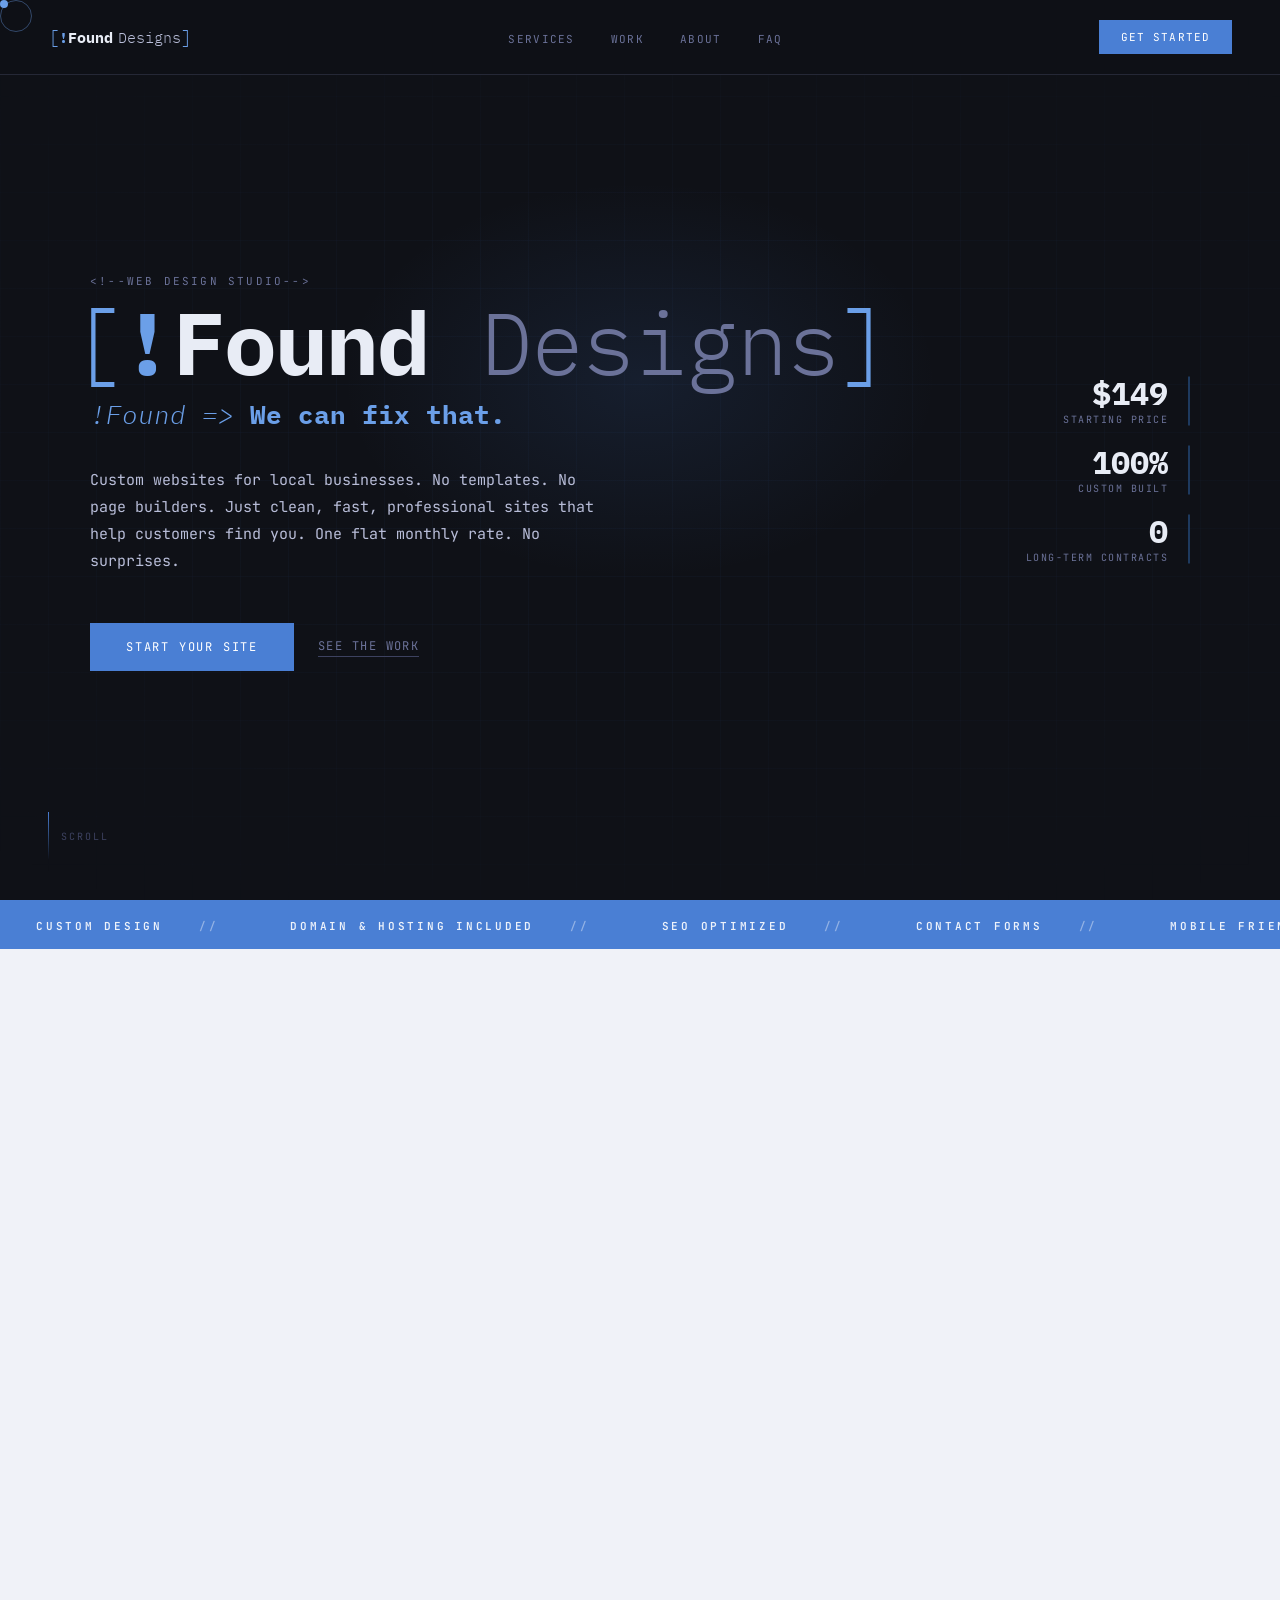
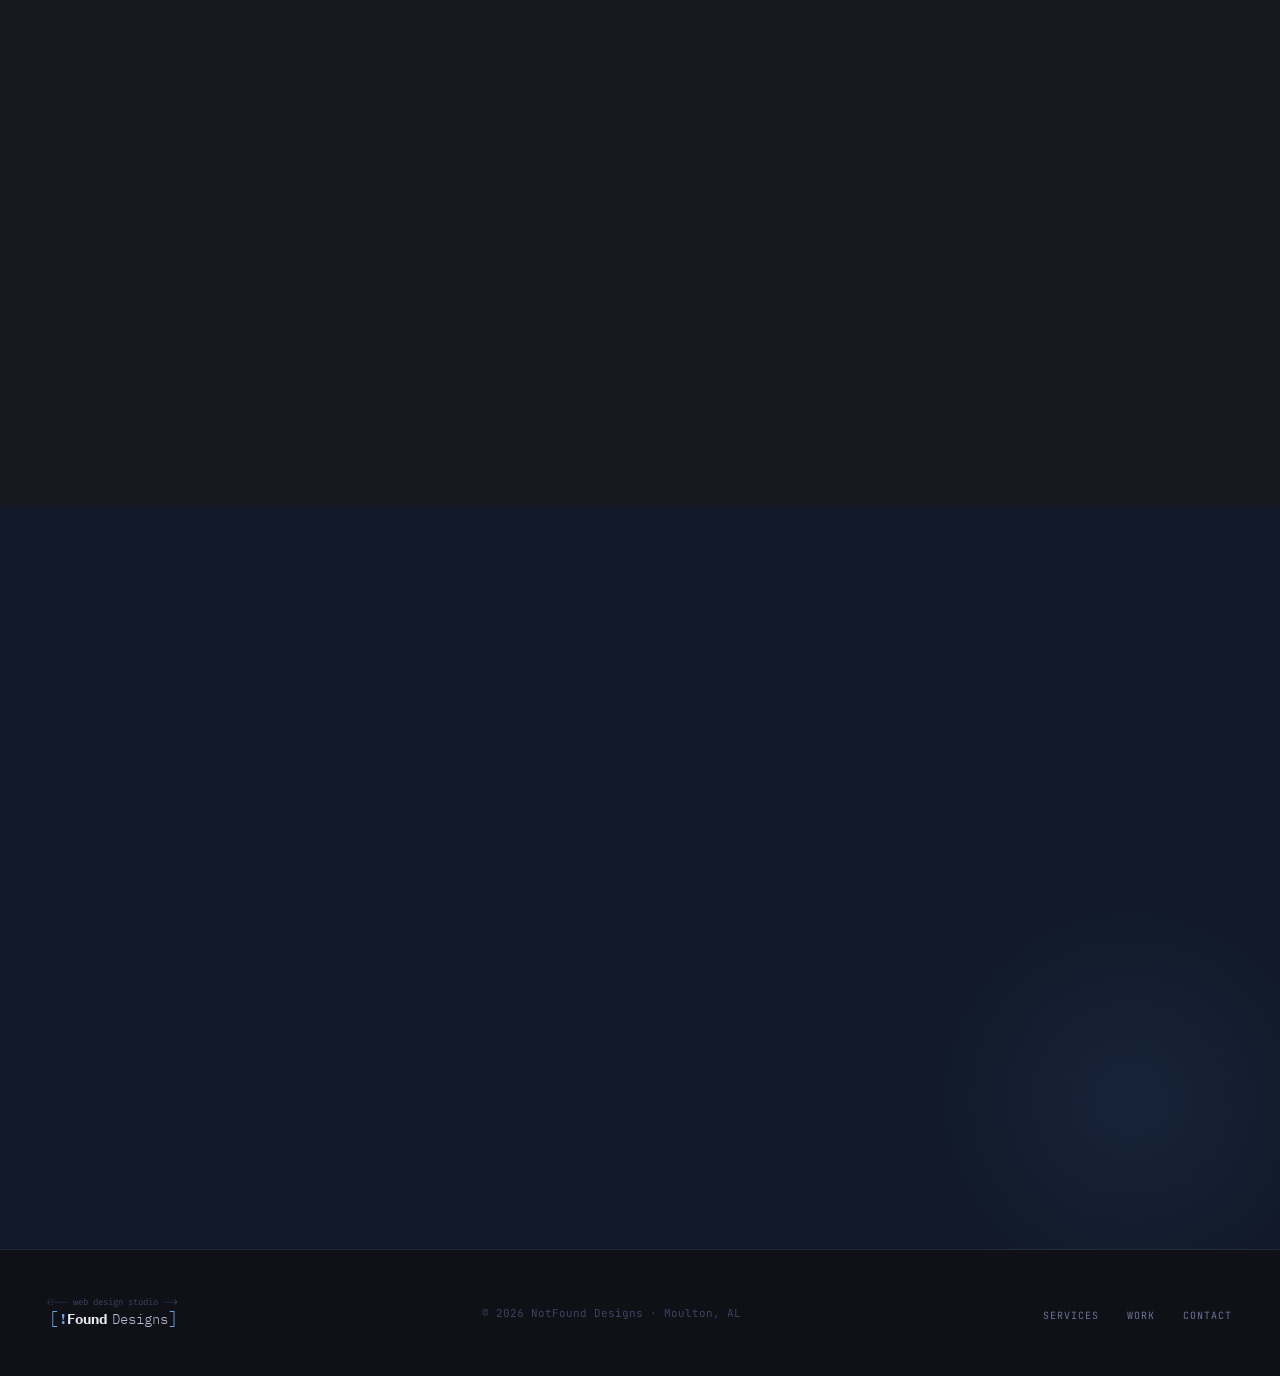
==== index.html @ 0d646254 "Initial commit" ====
<!doctype html>
<html lang="en">

<head>
  <meta charset="UTF-8" />
  <meta name="viewport" content="width=device-width, initial-scale=1.0" />
  <title>NotFound Designs — Custom Websites for Local Business</title>
  <link
    href="https://fonts.googleapis.com/css2?family=JetBrains+Mono:wght@300;400;500;600;700&family=IBM+Plex+Mono:ital,wght@0,300;0,400;0,600;0,700;1,300&family=Fira+Code:wght@300;400;500&display=swap"
    rel="stylesheet" />
  <link href="./styles.css" rel="stylesheet" />
</head>

<!-- TODO: Implement a light mode / dark mode switch. The current styling is dark mode -->

<body>
  <div class="cursor" id="cursor"></div>
  <div class="cursor-ring" id="cursorRing"></div>

  <!-- NAV -->
  <nav>
    <a href="#hero" class="nav-logo">
      <span class="lockup"><span class="b">[</span><span class="bang">!</span>Found<span
          style="display: inline-block; width: 5px"></span><span class="d">Designs</span><span class="b">]</span></span>
    </a>
    <ul class="nav-links">
      <li><a href="#services">Services</a></li>
      <li><a href="#work">Work</a></li>
      <li><a href="#about">About</a></li>
      <li><a href="#faq">FAQ</a></li>
    </ul>
    <a href="#contact" class="nav-cta">Get Started</a>
  </nav>

  <!-- HERO -->
  <section id="hero">
    <div class="hero-grid-bg"></div>
    <div class="hero-glow"></div>
    <div class="hero-content">
      <div class="hero-tag">&lt;!--web design studio--&gt;</div>
      <div style="opacity: 0; animation: fadeUp 0.7s ease 0.3s forwards">
        <div style="
              font-family: &quot;Fira Code&quot;, monospace;
              font-size: clamp(13px, 1.4vw, 18px);
              font-weight: 400;
              color: #3d4260;
              margin-bottom: 6px;
              letter-spacing: 0.01em;
            ">
        </div>
      </div>
      <div class="hero-headline">
        <span class="bracket">[</span><span style="color: var(--accent2)">!</span>Found<span
          style="font-weight: 300; color: var(--text-dim)">
          Designs</span><span class="bracket">]</span>
      </div>
      <div class="hero-sub">
        !Found =>
        <span style="font-style: normal; color: var(--accent2); font-weight: 700">We can fix that.</span>
      </div>
      <p class="hero-body">
        Custom websites for local businesses. No templates. No page builders. Just clean, fast, professional sites that help customers find you. One flat monthly rate. No surprises.
      </p>
      <div class="hero-actions">
        <a href="#contact" class="btn-primary">Start Your Site</a>
        <a href="#work" class="btn-ghost">See the Work</a>
      </div>
      <div class="hero-status">
        <div class="stat-block">
          <div class="stat-num">$149</div>
          <div class="stat-label">Starting Price</div>
        </div>
        <div class="stat-block">
          <div class="stat-num">100%</div>
          <div class="stat-label">Custom Built</div>
        </div>
        <div class="stat-block">
          <div class="stat-num">0</div>
          <div class="stat-label">Long-term Contracts</div>
        </div>
      </div>
    </div>
    <div class="hero-scroll">
      <div class="scroll-line"></div>
      Scroll
    </div>
  </section>

  <!-- MARQUEE -->
  <div class="marquee-strip">
    <div class="marquee-inner">
      <div class="marquee-item">Custom Design</div>
      <div class="marquee-item">Domain &amp; Hosting Included</div>
      <div class="marquee-item">SEO Optimized</div>
      <div class="marquee-item">Contact Forms</div>
      <div class="marquee-item">Mobile Friendly</div>
      <div class="marquee-item">Fast Load Times</div>
      <div class="marquee-item">Reasonable Edits</div>
      <div class="marquee-item">Email Setup</div>
      <div class="marquee-item">Custom Design</div>
      <div class="marquee-item">Domain &amp; Hosting Included</div>
      <div class="marquee-item">SEO Optimized</div>
      <div class="marquee-item">Contact Forms</div>
      <div class="marquee-item">Mobile Friendly</div>
      <div class="marquee-item">Fast Load Times</div>
      <div class="marquee-item">Reasonable Edits</div>
      <div class="marquee-item">Email Setup</div>
    </div>
  </div>

  <!-- SERVICES / PRICING -->
  <section id="services">
    <div class="section-header reveal">
      <div class="section-eyebrow">Services &amp; Pricing</div>
      <div class="section-title">
        One price.<br />Everything <span class="accent">included.</span>
      </div>
    </div>
    <div style="max-width: 1100px; margin: 0 auto 24px; text-align: center" class="reveal">
      <span style="
            font-size: 12px;
            color: var(--light-muted);
            background: var(--light-bg2);
            padding: 10px 22px;
            display: inline-block;
          ">
        All plans include a
        <strong style="color: var(--light-text)">$250 one-time setup fee</strong>
      </span>
    </div>
    <div class="pricing-grid reveal" style="grid-template-columns: 1fr 1fr; max-width: 800px; margin: 0 auto">
      <div class="pricing-card">
        <div class="pricing-name">[Base]</div>
        <div class="pricing-price"><sup>$</sup>149<span>/mo</span></div>
        <div class="pricing-desc">
          For local businesses that need a clean, professional web presence
          without the complexity.
        </div>
        <ul class="feature-list">
          <li class="feature-item">Up to 4 pages</li>
          <li class="feature-item">Custom design</li>
          <li class="feature-item">Domain &amp; hosting</li>
          <li class="feature-item">Business email setup</li>
          <li class="feature-item">Standard contact form</li>
          <li class="feature-item">Mobile friendly</li>
          <li class="feature-item">Basic SEO setup</li>
          <li class="feature-item">Edits within 5 business days</li>
        </ul>
        <a href="#contact" class="pricing-btn">Get Started</a>
      </div>

      <div class="pricing-card featured">
        <div class="featured-badge">Most Popular</div>
        <div class="pricing-name">[Launch]</div>
        <div class="pricing-price"><sup>$</sup>199<span>/mo</span></div>
        <div class="pricing-desc">
          The full package for businesses ready to stand out. More pages.
          Faster support. Deeper integrations.
        </div>
        <ul class="feature-list">
          <li class="feature-item">Up to 8 pages</li>
          <li class="feature-item">Custom design</li>
          <li class="feature-item">Domain &amp; hosting</li>
          <li class="feature-item">Business email setup</li>
          <li class="feature-item">Contact &amp; booking forms</li>
          <li class="feature-item">Full SEO optimization</li>
          <li class="feature-item">Google Business integration</li>
          <li class="feature-item">Edits within 2 business days</li>
        </ul>
        <a href="#contact" class="pricing-btn">Get Started</a>
      </div>
    </div>
  </section>

  <!-- PORTFOLIO -->
  <section id="work">
    <div class="section-header reveal">
      <div class="section-eyebrow">Sample Work</div>
      <div class="section-title">
        What your site<br />could
        <span style="color: var(--accent2)">look like.</span>
      </div>
    </div>
    <div class="portfolio-grid reveal">
      <div class="portfolio-card wide">
        <div class="portfolio-mockup">
          <div class="mock-browser">
            <div class="mock-bar">
              <div class="mock-dot" style="background: #ff5f57"></div>
              <div class="mock-dot" style="background: #febc2e"></div>
              <div class="mock-dot" style="background: #28c840"></div>
              <div class="mock-url">moultonhvac.com</div>
            </div>
            <div class="mock-body">
              <div class="mock-hero-img theme-hvac" style="
                    height: 100px;
                    font-family: &quot;IBM Plex Mono&quot;, monospace;
                    font-size: 18px;
                    font-weight: 700;
                    color: rgba(255, 255, 255, 0.7);
                  ">
                Moulton HVAC &amp; Cooling
              </div>
              <div style="
                    display: grid;
                    grid-template-columns: 1fr 1fr 1fr;
                    gap: 8px;
                    margin-top: 4px;
                  ">
                <div style="
                      background: rgba(74, 127, 212, 0.15);
                      padding: 10px;
                      border-radius: 2px;
                    ">
                  <div class="mock-h2" style="
                        width: 80%;
                        margin-bottom: 6px;
                        background: #4a7fd4;
                        opacity: 0.5;
                      "></div>
                  <div class="mock-p"></div>
                  <div class="mock-p short"></div>
                </div>
                <div style="
                      background: rgba(74, 127, 212, 0.15);
                      padding: 10px;
                      border-radius: 2px;
                    ">
                  <div class="mock-h2" style="
                        width: 80%;
                        margin-bottom: 6px;
                        background: #4a7fd4;
                        opacity: 0.5;
                      "></div>
                  <div class="mock-p"></div>
                  <div class="mock-p short"></div>
                </div>
                <div style="
                      background: rgba(74, 127, 212, 0.15);
                      padding: 10px;
                      border-radius: 2px;
                    ">
                  <div class="mock-h2" style="
                        width: 80%;
                        margin-bottom: 6px;
                        background: #4a7fd4;
                        opacity: 0.5;
                      "></div>
                  <div class="mock-p"></div>
                  <div class="mock-p short"></div>
                </div>
              </div>
            </div>
          </div>
        </div>
        <div class="portfolio-overlay">
          <div class="portfolio-tag">HVAC / Contractor</div>
          <div class="portfolio-title">Moulton HVAC &amp; Cooling</div>
          <div class="portfolio-desc">
            Professional, services-focused site with emergency contact CTA
          </div>
        </div>
      </div>

      <div class="portfolio-card">
        <div class="portfolio-mockup">
          <div class="mock-browser">
            <div class="mock-bar">
              <div class="mock-dot" style="background: #ff5f57"></div>
              <div class="mock-dot" style="background: #febc2e"></div>
              <div class="mock-dot" style="background: #28c840"></div>
              <div class="mock-url">thecutlounge.com</div>
            </div>
            <div class="mock-body">
              <div class="mock-hero-img theme-salon">✂ The Cut Lounge</div>
              <div class="mock-h1" style="margin: 8px 0 4px"></div>
              <div class="mock-p"></div>
              <div class="mock-p short"></div>
              <div class="mock-btn-sm" style="background: rgba(160, 80, 200, 0.3)"></div>
            </div>
          </div>
        </div>
        <div class="portfolio-overlay">
          <div class="portfolio-tag">Salon / Barbershop</div>
          <div class="portfolio-title">The Cut Lounge</div>
          <div class="portfolio-desc">
            Booking-forward design with services menu
          </div>
        </div>
      </div>

      <div class="portfolio-card">
        <div class="portfolio-mockup">
          <div class="mock-browser">
            <div class="mock-bar">
              <div class="mock-dot" style="background: #ff5f57"></div>
              <div class="mock-dot" style="background: #febc2e"></div>
              <div class="mock-dot" style="background: #28c840"></div>
              <div class="mock-url">ironwillgym.com</div>
            </div>
            <div class="mock-body">
              <div class="mock-hero-img theme-gym" style="
                    font-family: &quot;IBM Plex Mono&quot;, monospace;
                    font-size: 16px;
                    font-weight: 700;
                    color: rgba(255, 100, 100, 0.8);
                  ">
                IRON WILL GYM
              </div>
              <div class="mock-h1" style="margin: 8px 0 4px; background: #4a1010"></div>
              <div style="display: flex; gap: 6px; margin-top: 6px">
                <div class="mock-btn-sm" style="background: rgba(200, 50, 50, 0.3); width: 60px"></div>
                <div class="mock-btn-sm" style="background: rgba(200, 50, 50, 0.15); width: 60px"></div>
              </div>
            </div>
          </div>
        </div>
        <div class="portfolio-overlay">
          <div class="portfolio-tag">Fitness / Gym</div>
          <div class="portfolio-title">Iron Will Gym</div>
          <div class="portfolio-desc">
            Bold membership-focused site with class schedule
          </div>
        </div>
      </div>

      <div class="portfolio-card">
        <div class="portfolio-mockup">
          <div class="mock-browser">
            <div class="mock-bar">
              <div class="mock-dot" style="background: #ff5f57"></div>
              <div class="mock-dot" style="background: #febc2e"></div>
              <div class="mock-dot" style="background: #28c840"></div>
              <div class="mock-url">valleygrillhouse.com</div>
            </div>
            <div class="mock-body">
              <div class="mock-hero-img theme-restaurant" style="
                    font-family: &quot;IBM Plex Mono&quot;, monospace;
                    font-size: 13px;
                    font-style: italic;
                    color: rgba(255, 200, 100, 0.8);
                  ">
                Valley Grill House
              </div>
              <div class="mock-h1" style="margin: 8px 0 4px; background: #5c3317; opacity: 0.6"></div>
              <div class="mock-p"></div>
              <div class="mock-btn-sm" style="background: rgba(200, 140, 50, 0.3)"></div>
            </div>
          </div>
        </div>
        <div class="portfolio-overlay">
          <div class="portfolio-tag">Restaurant</div>
          <div class="portfolio-title">Valley Grill House</div>
          <div class="portfolio-desc">
            Menu-forward design with hours and reservation link
          </div>
        </div>
      </div>

      <div class="portfolio-card">
        <div class="portfolio-mockup">
          <div class="mock-browser">
            <div class="mock-bar">
              <div class="mock-dot" style="background: #ff5f57"></div>
              <div class="mock-dot" style="background: #febc2e"></div>
              <div class="mock-dot" style="background: #28c840"></div>
              <div class="mock-url">valleyplumbing.com</div>
            </div>
            <div class="mock-body">
              <div class="mock-hero-img theme-plumber" style="
                    font-family: &quot;IBM Plex Mono&quot;, monospace;
                    font-size: 13px;
                    font-weight: 600;
                    color: rgba(100, 220, 140, 0.8);
                  ">
                Valley Plumbing Co.
              </div>
              <div class="mock-h1" style="margin: 8px 0 4px; background: #1a3d20; opacity: 0.7"></div>
              <div class="mock-p"></div>
              <div class="mock-p short"></div>
              <div class="mock-btn-sm" style="background: rgba(40, 160, 80, 0.3)"></div>
            </div>
          </div>
        </div>
        <div class="portfolio-overlay">
          <div class="portfolio-tag">Plumbing / Contractor</div>
          <div class="portfolio-title">Valley Plumbing Co.</div>
          <div class="portfolio-desc">
            Trust-focused with 24/7 emergency contact
          </div>
        </div>
      </div>
    </div>
  </section>

  <!-- ABOUT -->
  <section id="about">
    <div class="about-inner">
      <div class="about-text reveal">
        <div class="section-eyebrow" style="color: var(--accent)">
          <span style="
                display: inline-block;
                width: 24px;
                height: 1px;
                background: var(--accent);
                vertical-align: middle;
                margin-right: 12px;
              "></span>
          About
        </div>
        <div class="section-title">
          Built by a developer.<br /><span class="accent">Priced for Main Street.</span>
        </div>
        <div class="about-body">
          <p>
            I'm a developer based in Moulton, AL — and I got tired of watching
            local businesses get taken advantage of by overpriced agencies or
            stuck with generic templates that don't represent them.
          </p>
          <p>
            NotFound Designs exists to give local businesses the same quality
            website a big company would have, at a price that actually makes
            sense for a small business.
          </p>
        </div>
        <div class="about-detail">
          <span class="detail-icon">01</span>
          <span class="detail-text">Every site is hand-coded — no Wix, no Squarespace, no
            drag-and-drop.</span>
        </div>
        <div class="about-detail">
          <span class="detail-icon">02</span>
          <span class="detail-text">One flat monthly rate covers everything: design, hosting, domain,
            and edits.</span>
        </div>
        <div class="about-detail">
          <span class="detail-icon">03</span>
          <span class="detail-text">Local business owner? So am I. I understand what matters to
            you.</span>
        </div>
      </div>
      <div class="about-visual reveal">
        <div class="about-card-stack">
          <div class="acard">
            <div class="acard-label">// avg_load_time</div>
            <div class="acard-value">&lt; 1s</div>
            <div class="acard-sub">Hand-coded = fast sites</div>
          </div>
          <div class="acard">
            <div class="acard-label">// monthly_rate</div>
            <div class="acard-value">$199</div>
            <div class="acard-sub">All-inclusive, no surprises</div>
          </div>
          <div class="acard">
            <div class="acard-label">// templates_used</div>
            <div class="acard-value">0</div>
            <div class="acard-sub">Every site is custom built</div>
          </div>
        </div>
      </div>
    </div>
  </section>

  <!-- FAQ -->
  <section id="faq">
    <div class="section-header reveal">
      <div class="section-eyebrow">FAQ</div>
      <div class="section-title">
        Common <span style="color: var(--accent2)">questions.</span>
      </div>
    </div>
    <div class="faq-grid reveal">
      <div class="faq-item">
        <div class="faq-q">Do I own my website?</div>
        <div class="faq-a">
          You own all of your content — your text, images, and branding. The
          subscription covers the hosting and ongoing maintenance. If you ever
          cancel, we'll give you everything you need to move your site
          elsewhere.
        </div>
      </div>
      <div class="faq-item">
        <div class="faq-q">What counts as a "reasonable edit"?</div>
        <div class="faq-a">
          Things like updating hours, swapping out images, changing menu
          items, adding a new team member, or tweaking copy. Basically
          anything that isn't building a brand new page or feature from
          scratch.
        </div>
      </div>
      <div class="faq-item">
        <div class="faq-q">How long does it take to build my site?</div>
        <div class="faq-a">
          Most sites are ready within 2–3 weeks from when you provide your
          content. We'll walk you through exactly what we need before we
          start.
        </div>
      </div>
      <div class="faq-item">
        <div class="faq-q">What if I want to cancel?</div>
        <div class="faq-a">
          No long-term contracts. You can cancel anytime with 30 days notice.
          We'll help you transition your domain and any content so you're
          never left stranded.
        </div>
      </div>
      <div class="faq-item">
        <div class="faq-q">
          Do you work with businesses outside of Moulton?
        </div>
        <div class="faq-a">
          Absolutely. We're based in Moulton but work with clients anywhere.
          Everything is handled remotely — calls, emails, and a shared doc for
          content review.
        </div>
      </div>
      <div class="faq-item">
        <div class="faq-q">What do I need to get started?</div>
        <div class="faq-a">
          Just reach out. We'll send you a quick onboarding form to gather
          your logo, brand colors, content, and goals. From there we handle
          the rest.
        </div>
      </div>
    </div>
  </section>

  <!-- CONTACT -->
  <section id="contact">
    <div class="contact-glow"></div>
    <div class="contact-inner">
      <div class="reveal">
        <div class="section-eyebrow">Contact</div>
        <div class="section-title">
          Let's get you<br /><span style="color: var(--accent2)">found.</span>
        </div>
        <p class="contact-body">
          Ready to stop being invisible online? Fill out the form and we'll
          get back to you within one business day to talk through your
          project.
        </p>
        <div class="contact-detail">
          <span class="contact-detail-label">Location</span>
          <span class="contact-detail-val">Moulton, AL</span>
        </div>
        <div class="contact-detail">
          <span class="contact-detail-label">Email</span>
          <span class="contact-detail-val">hello@notfounddesigns.com</span>
        </div>
        <div class="contact-detail">
          <span class="contact-detail-label">Response</span>
          <span class="contact-detail-val">Within 1 business day</span>
        </div>
      </div>
      <div class="reveal">
        <form class="contact-form" onsubmit="handleSubmit(event)">
          <div class="form-row">
            <div class="form-group">
              <label class="form-label">First Name</label>
              <input class="form-input" type="text" placeholder="John" />
            </div>
            <div class="form-group">
              <label class="form-label">Last Name</label>
              <input class="form-input" type="text" placeholder="Smith" />
            </div>
          </div>
          <div class="form-group">
            <label class="form-label">Business Name</label>
            <input class="form-input" type="text" placeholder="Smith's HVAC" />
          </div>
          <div class="form-group">
            <label class="form-label">Email</label>
            <input class="form-input" type="email" placeholder="john@smithshvac.com" />
          </div>
          <div class="form-group">
            <label class="form-label">Business Type</label>
            <select class="form-select form-input">
              <option value="" disabled selected>Select your industry</option>
              <option>Contractor / Trades</option>
              <option>Restaurant / Food</option>
              <option>Salon / Barbershop</option>
              <option>Fitness / Gym</option>
              <option>Retail</option>
              <option>Other</option>
            </select>
          </div>
          <div class="form-group">
            <label class="form-label">Tell me about your business</label>
            <textarea class="form-textarea"
              placeholder="What do you do, who are your customers, do you already have a website?"></textarea>
          </div>
          <button class="form-submit" type="submit">Send Message →</button>
        </form>
      </div>
    </div>
  </section>

  <!-- TODO: Create a "Back to top" button that smoothly scrolls back to the top of the site.
        Only display the button after the user has started scrolling  -->

  <!-- FOOTER -->
  <footer>
    <div class="footer-logo">
      <span class="comment"><span class="tag">&lt;!</span><span class="dash">--</span> web design
        studio <span class="dash">--</span><span class="tag">&gt;</span></span>
      <span class="lockup"><span class="b">[</span><span class="bang">!</span>Found<span
          style="display: inline-block; width: 5px"></span><span class="d">Designs</span><span class="b">]</span></span>
    </div>
    <div class="footer-copy">© 2026 NotFound Designs · Moulton, AL</div>
    <ul class="footer-links">
      <li><a href="#services">Services</a></li>
      <li><a href="#work">Work</a></li>
      <li><a href="#contact">Contact</a></li>
    </ul>
  </footer>
  <script src="./app.js"></script>
</body>
</html>
---- styles.css ----
:root {
    --bg: #0f1117;
    --bg2: #161820;
    --bg3: #1e2029;
    --border: #252836;
    --muted: #3d4260;
    --text-dim: #6b7299;
    --text: #b8bdd8;
    --text-bright: #e8ecf5;
    --navy: #111928;
    --accent: #4a7fd4;
    --accent2: #6b9fe8;
    --accent-dim: #1e3a5f;
    --light-bg: #f0f2f8;
    --light-bg2: #e4e8f2;
    --light-text: #1a1e2e;
    --light-muted: #6b7299;
}

*,
*::before,
*::after {
    margin: 0;
    padding: 0;
    box-sizing: border-box;
}

html {
    scroll-behavior: smooth;
}

body {
    font-family: 'JetBrains Mono', monospace;
    background: var(--bg);
    color: var(--text);
    overflow-x: hidden;
    cursor: none;
}

/* ── CUSTOM CURSOR ── */
.cursor {
    width: 8px;
    height: 8px;
    background: var(--accent2);
    border-radius: 50%;
    position: fixed;
    top: 0;
    left: 0;
    pointer-events: none;
    z-index: 9999;
    /* transition: transform 0.025s ease; */
    /* transform: translate(-50%, -50%); */
}

.cursor-ring {
    width: 32px;
    height: 32px;
    border: 1px solid rgba(107, 159, 232, 0.4);
    border-radius: 50%;
    position: fixed;
    top: 0;
    left: 0;
    pointer-events: none;
    z-index: 9998;
    /* transition: transform 0.1s ease, width 0.2s, height 0.2s;
    transform: translate(-50%, -50%); */
}

/* ── NAV ── */
nav {
    position: fixed;
    top: 0;
    left: 0;
    right: 0;
    z-index: 100;
    padding: 20px 48px;
    display: flex;
    align-items: center;
    justify-content: space-between;
    background: rgba(15, 17, 23, 0.85);
    backdrop-filter: blur(12px);
    border-bottom: 1px solid var(--border);
}

.nav-logo {
    font-family: 'IBM Plex Mono', monospace;
    font-weight: 700;
    font-size: 15px;
    color: var(--text-bright);
    text-decoration: none;
    display: flex;
    flex-direction: column;
    gap: 2px;
    line-height: 1;
}

.nav-logo .lockup {
    display: flex;
    align-items: center;
}

.nav-logo .b {
    color: var(--accent2);
    font-weight: 300;
    font-size: 19px;
    line-height: 1;
}

.nav-logo .bang {
    color: var(--accent2);
}

.nav-logo .d {
    color: var(--text);
    font-weight: 300;
}

.nav-links {
    display: flex;
    align-items: center;
    gap: 36px;
    list-style: none;
}

.nav-links a {
    font-size: 11px;
    color: var(--text-dim);
    text-decoration: none;
    letter-spacing: 0.12em;
    text-transform: uppercase;
    transition: color 0.2s;
}

.nav-links a:hover {
    color: var(--accent2);
}

.nav-cta {
    font-size: 11px;
    font-family: 'JetBrains Mono', monospace;
    letter-spacing: 0.1em;
    text-transform: uppercase;
    padding: 10px 22px;
    background: var(--accent);
    color: #fff;
    border: none;
    text-decoration: none;
    transition: background 0.2s, transform 0.15s;
}

.nav-cta:hover {
    background: var(--accent2);
    transform: translateY(-1px);
}

/* ── HERO ── */
#hero {
    min-height: 100vh;
    display: flex;
    align-items: center;
    padding: 120px 48px 80px;
    position: relative;
    overflow: hidden;
}

.hero-grid-bg {
    position: absolute;
    inset: 0;
    background-image:
        linear-gradient(rgba(74, 127, 212, 0.04) 1px, transparent 1px),
        linear-gradient(90deg, rgba(74, 127, 212, 0.04) 1px, transparent 1px);
    background-size: 48px 48px;
    mask-image: radial-gradient(ellipse 80% 60% at 50% 50%, black 40%, transparent 100%);
}

.hero-glow {
    position: absolute;
    top: 20%;
    left: 50%;
    transform: translateX(-50%);
    width: 600px;
    height: 400px;
    background: radial-gradient(ellipse, rgba(74, 127, 212, 0.12) 0%, transparent 70%);
    pointer-events: none;
}

.hero-content {
    position: relative;
    max-width: 1100px;
    margin: 0 auto;
    width: 100%;
}

.hero-tag {
    display: inline-flex;
    align-items: center;
    gap: 10px;
    font-size: 11px;
    color: var(--text-dim);
    letter-spacing: 0.2em;
    text-transform: uppercase;
    margin-bottom: 4px;
    opacity: 0;
    animation: fadeUp 0.6s ease 0.2s forwards;
}

.hero-headline {
    font-family: 'IBM Plex Mono', monospace;
    font-size: clamp(44px, 7vw, 88px);
    margin-left: -20px;
    font-weight: 700;
    line-height: 1.0;
    letter-spacing: -0.02em;
    color: var(--text-bright);
    margin-bottom: 12px;
    opacity: 0;
    animation: fadeUp 0.7s ease 0.35s forwards;
}

.hero-headline .bracket {
    color: var(--accent2);
    font-weight: 300;
}

.hero-headline .strike {
    position: relative;
    color: var(--text-dim);
}

.hero-headline .strike::after {
    content: '';
    position: absolute;
    left: 0;
    right: 0;
    top: 50%;
    height: 3px;
    background: var(--accent);
    transform: scaleX(0);
    transform-origin: left;
    animation: strikethrough 0.5s ease 1.2s forwards;
}

@keyframes strikethrough {
    to {
        transform: scaleX(1);
    }
}

.hero-sub {
    font-family: 'IBM Plex Mono', monospace;
    font-size: clamp(20px, 2vw, 34px);
    font-weight: 300;
    font-style: italic;
    color: var(--accent2);
    margin-bottom: 36px;
    opacity: 0;
    animation: fadeUp 0.7s ease 0.5s forwards;
}

.hero-body {
    font-size: 15px;
    color: var(--text);
    max-width: 520px;
    line-height: 1.8;
    margin-bottom: 48px;
    opacity: 0;
    animation: fadeUp 0.7s ease 0.65s forwards;
}

.hero-actions {
    display: flex;
    align-items: center;
    gap: 24px;
    opacity: 0;
    animation: fadeUp 0.7s ease 0.8s forwards;
}

.btn-primary {
    padding: 16px 36px;
    background: var(--accent);
    color: #fff;
    font-family: 'JetBrains Mono', monospace;
    font-size: 12px;
    letter-spacing: 0.15em;
    text-transform: uppercase;
    text-decoration: none;
    border: none;
    cursor: none;
    transition: background 0.2s, transform 0.15s;
    display: inline-block;
}

.btn-primary:hover {
    background: var(--accent2);
    transform: translateY(-2px);
}

.btn-ghost {
    font-size: 12px;
    color: var(--text-dim);
    text-decoration: none;
    letter-spacing: 0.12em;
    text-transform: uppercase;
    border-bottom: 1px solid var(--muted);
    padding-bottom: 2px;
    transition: color 0.2s, border-color 0.2s;
}

.btn-ghost:hover {
    color: var(--text-bright);
    border-color: var(--text-bright);
}

.hero-status {
    position: absolute;
    right: 0;
    top: 50%;
    transform: translateY(-50%);
    display: flex;
    flex-direction: column;
    gap: 20px;
    opacity: 0;
    animation: fadeIn 0.8s ease 1s forwards;
}

.stat-block {
    text-align: right;
    border-right: 2px solid var(--accent-dim);
    padding-right: 20px;
}

.stat-num {
    font-family: 'IBM Plex Mono', monospace;
    font-size: 32px;
    font-weight: 700;
    color: var(--text-bright);
    line-height: 1;
}

.stat-label {
    font-size: 10px;
    color: var(--text-dim);
    letter-spacing: 0.15em;
    text-transform: uppercase;
    margin-top: 4px;
}

.hero-scroll {
    position: absolute;
    bottom: 40px;
    left: 48px;
    display: flex;
    align-items: center;
    gap: 12px;
    font-size: 10px;
    color: var(--muted);
    letter-spacing: 0.2em;
    text-transform: uppercase;
    opacity: 0;
    animation: fadeIn 1s ease 1.4s forwards;
}

.scroll-line {
    width: 1px;
    height: 48px;
    background: linear-gradient(to bottom, var(--accent), transparent);
    animation: scrollPulse 2s ease infinite;
}

@keyframes scrollPulse {

    0%,
    100% {
        opacity: 0.4
    }

    50% {
        opacity: 1
    }
}

@keyframes fadeUp {
    from {
        opacity: 0;
        transform: translateY(24px);
    }

    to {
        opacity: 1;
        transform: translateY(0);
    }
}

@keyframes fadeIn {
    from {
        opacity: 0;
    }

    to {
        opacity: 1;
    }
}

/* ── MARQUEE ── */
.marquee-strip {
    background: var(--accent);
    padding: 14px 0;
    overflow: hidden;
    white-space: nowrap;
}

.marquee-inner {
    display: inline-flex;
    gap: 0;
    animation: marquee 22s linear infinite;
}

.marquee-item {
    font-size: 11px;
    font-weight: 600;
    letter-spacing: 0.25em;
    text-transform: uppercase;
    color: rgba(255, 255, 255, 0.9);
    padding: 0 36px;
    display: flex;
    align-items: center;
    gap: 36px;
}

.marquee-item::after {
    content: '//';
    color: rgba(255, 255, 255, 0.4);
}

@keyframes marquee {
    from {
        transform: translateX(0)
    }

    to {
        transform: translateX(-50%)
    }
}

/* ── SERVICES ── */
#services {
    background: var(--light-bg);
    padding: 100px 48px;
}

.section-header {
    max-width: 1100px;
    margin: 0 auto 64px;
}

.section-eyebrow {
    font-size: 10px;
    color: var(--accent);
    letter-spacing: 0.3em;
    text-transform: uppercase;
    margin-bottom: 16px;
    display: flex;
    align-items: center;
    gap: 12px;
}

.section-eyebrow::before {
    content: '';
    width: 24px;
    height: 1px;
    background: var(--accent);
}

.section-title {
    font-family: 'IBM Plex Mono', monospace;
    font-size: clamp(28px, 4vw, 44px);
    font-weight: 700;
    color: var(--light-text);
    line-height: 1.15;
}

.section-title .accent {
    color: var(--accent);
}

.pricing-grid {
    max-width: 1100px;
    margin: 0 auto;
    display: grid;
    grid-template-columns: 1fr 1fr 1fr;
    gap: 2px;
}

.pricing-card {
    background: #fff;
    padding: 40px 36px;
    position: relative;
    transition: transform 0.2s;
}

.pricing-card:hover {
    transform: scale(1.05, 1.05)
}

.pricing-card.featured {
    background: var(--bg);
    color: var(--text);
}

.pricing-card.featured .pricing-name {
    color: var(--accent2);
}

.pricing-card.featured .pricing-price {
    color: var(--text-bright);
}

.pricing-card.featured .pricing-desc {
    color: var(--text-dim);
}

.pricing-card.featured .feature-item {
    color: var(--text);
    border-color: var(--border);
}

.pricing-card.featured .feature-item::before {
    color: var(--accent2);
}

.featured-badge {
    position: absolute;
    top: -1px;
    left: 36px;
    background: var(--accent);
    color: #fff;
    font-size: 9px;
    letter-spacing: 0.2em;
    text-transform: uppercase;
    padding: 5px 12px;
}

.pricing-name {
    font-size: 18px;
    letter-spacing: 0.25em;
    text-transform: uppercase;
    color: var(--accent);
    margin-bottom: 20px;
    font-weight: 600;
}

.pricing-price {
    font-family: 'IBM Plex Mono', monospace;
    font-size: 48px;
    font-weight: 700;
    color: var(--light-text);
    line-height: 1;
    margin-bottom: 6px;
}

.pricing-price sup {
    font-size: 22px;
    vertical-align: super;
    font-weight: 400;
}

.pricing-price span {
    font-size: 14px;
    font-weight: 300;
    color: var(--light-muted);
}

.pricing-desc {
    font-size: 12px;
    color: var(--light-muted);
    margin-bottom: 32px;
    line-height: 1.6;
}

.feature-list {
    list-style: none;
    display: flex;
    flex-direction: column;
    margin-bottom: 36px;
}

.feature-item {
    font-size: 12px;
    color: var(--light-text);
    padding: 11px 0;
    border-bottom: 1px solid var(--light-bg2);
    display: flex;
    align-items: center;
    gap: 10px;
}

.feature-item::before {
    content: '→';
    color: var(--accent);
    font-size: 11px;
    flex-shrink: 0;
}

.pricing-btn {
    display: block;
    text-align: center;
    padding: 14px;
    font-family: 'JetBrains Mono', monospace;
    font-size: 11px;
    letter-spacing: 0.15em;
    text-transform: uppercase;
    text-decoration: none;
    border: 1px solid var(--accent-dim);
    color: var(--accent);
    transition: all 0.2s;
    cursor: none;
}

.pricing-btn:hover,
.pricing-card.featured .pricing-btn {
    background: var(--accent);
    color: #fff;
    border-color: var(--accent);
}

.pricing-card.featured .pricing-btn:hover {
    background: var(--accent2);
    border-color: var(--accent2);
}

/* ── PORTFOLIO ── */
#work {
    background: var(--bg);
    padding: 100px 48px;
}

#work .section-title {
    color: var(--text-bright);
}

#work .section-eyebrow {
    color: var(--accent2);
}

#work .section-eyebrow::before {
    background: var(--accent2);
}

.portfolio-grid {
    max-width: 1100px;
    margin: 0 auto;
    display: grid;
    grid-template-columns: 1fr 1fr;
    gap: 2px;
}

.portfolio-card {
    position: relative;
    overflow: hidden;
    aspect-ratio: 16/10;
    background: var(--bg2);
    cursor: none;
}

.portfolio-card.wide {
    grid-column: span 2;
    aspect-ratio: 16/6;
}

.portfolio-mockup {
    width: 100%;
    height: 100%;
    padding: 24px;
    display: flex;
    flex-direction: column;
    gap: 12px;
    transition: transform 0.4s ease;
}

.portfolio-card:hover .portfolio-mockup {
    transform: scale(1.02);
}

/* Mockup browser chrome */
.mock-browser {
    background: var(--bg3);
    border-radius: 4px;
    overflow: hidden;
    flex: 1;
    display: flex;
    flex-direction: column;
}

.mock-bar {
    background: var(--border);
    padding: 8px 12px;
    display: flex;
    align-items: center;
    gap: 8px;
}

.mock-dot {
    width: 8px;
    height: 8px;
    border-radius: 50%;
}

.mock-url {
    flex: 1;
    background: var(--bg2);
    border-radius: 3px;
    padding: 4px 10px;
    font-size: 9px;
    color: var(--text-dim);
    margin-left: 8px;
}

.mock-body {
    flex: 1;
    padding: 16px;
    display: flex;
    flex-direction: column;
    gap: 8px;
}

/* Restaurant mockup */
.mock-hero-img {
    width: 100%;
    height: 80px;
    border-radius: 2px;
    display: flex;
    align-items: center;
    justify-content: center;
    font-size: 10px;
    color: rgba(255, 255, 255, 0.5);
    font-style: italic;
}

.mock-h1 {
    height: 10px;
    border-radius: 2px;
    background: var(--border);
}

.mock-h2 {
    height: 7px;
    border-radius: 2px;
    background: var(--muted);
    width: 60%;
}

.mock-p {
    height: 5px;
    border-radius: 2px;
    background: var(--border);
}

.mock-p.short {
    width: 70%;
}

.mock-btn-sm {
    height: 22px;
    width: 80px;
    border-radius: 2px;
    background: var(--accent-dim);
    margin-top: 4px;
}

.portfolio-overlay {
    position: absolute;
    inset: 0;
    background: linear-gradient(to top, rgba(10, 12, 18, 0.95) 0%, rgba(10, 12, 18, 0.3) 60%, transparent 100%);
    padding: 24px;
    display: flex;
    flex-direction: column;
    justify-content: flex-end;
    opacity: 0;
    transition: opacity 0.3s;
}

.portfolio-card:hover .portfolio-overlay {
    opacity: 1;
}

.portfolio-tag {
    font-size: 9px;
    color: var(--accent2);
    letter-spacing: 0.2em;
    text-transform: uppercase;
    margin-bottom: 6px;
}

.portfolio-title {
    font-family: 'IBM Plex Mono', monospace;
    font-size: 18px;
    font-weight: 600;
    color: var(--text-bright);
    margin-bottom: 6px;
}

.portfolio-desc {
    font-size: 11px;
    color: var(--text-dim);
}

/* Color themes for mockups */
.theme-restaurant .mock-hero-img {
    background: linear-gradient(135deg, #2d1a0e, #5c3317);
}

.theme-hvac .mock-hero-img {
    background: linear-gradient(135deg, #0d1f35, #1a3a5c);
}

.theme-salon .mock-hero-img {
    background: linear-gradient(135deg, #1a1020, #3d1f4a);
}

.theme-gym .mock-hero-img {
    background: linear-gradient(135deg, #1a0d0d, #4a1010);
}

.theme-plumber .mock-hero-img {
    background: linear-gradient(135deg, #0d1a10, #1a3d20);
}

/* ── ABOUT ── */
#about {
    background: var(--light-bg);
    padding: 100px 48px;
}

.about-inner {
    max-width: 1100px;
    margin: 0 auto;
    display: grid;
    grid-template-columns: 1fr 1fr;
    gap: 80px;
    align-items: center;
}

.about-text .section-title {
    color: var(--light-text);
}

.about-body {
    font-size: 14px;
    color: #4a5070;
    line-height: 1.9;
    margin: 28px 0 36px;
}

.about-body p+p {
    margin-top: 16px;
}

.about-detail {
    display: flex;
    align-items: flex-start;
    gap: 14px;
    padding: 16px 0;
    border-top: 1px solid var(--light-bg2);
}

.about-detail:last-child {
    border-bottom: 1px solid var(--light-bg2);
}

.detail-icon {
    font-family: 'IBM Plex Mono', monospace;
    font-size: 13px;
    color: var(--accent);
    min-width: 28px;
    font-weight: 600;
}

.detail-text {
    font-size: 12px;
    color: var(--light-muted);
    line-height: 1.6;
}

.about-visual {
    position: relative;
}

.about-card-stack {
    position: relative;
    height: 340px;
}

.acard {
    position: absolute;
    background: var(--bg);
    border: 1px solid var(--border);
    padding: 24px 28px;
    width: 280px;
}

.acard:nth-child(1) {
    top: 0;
    left: 40px;
    transform: rotate(-2deg);
}

.acard:nth-child(2) {
    top: 60px;
    left: 10px;
    transform: rotate(1.5deg);
    z-index: 2;
}

.acard:nth-child(3) {
    top: 130px;
    left: 60px;
    transform: rotate(-1deg);
    z-index: 3;
}

.acard-label {
    font-size: 9px;
    color: var(--accent2);
    letter-spacing: 0.2em;
    text-transform: uppercase;
    margin-bottom: 10px;
}

.acard-value {
    font-family: 'IBM Plex Mono', monospace;
    font-size: 22px;
    font-weight: 700;
    color: var(--text-bright);
}

.acard-sub {
    font-size: 11px;
    color: var(--text-dim);
    margin-top: 4px;
}

/* ── FAQ ── */
#faq {
    background: var(--bg2);
    padding: 100px 48px;
}

#faq .section-title {
    color: var(--text-bright);
}

#faq .section-eyebrow {
    color: var(--accent2);
}

#faq .section-eyebrow::before {
    background: var(--accent2);
}

.faq-grid {
    max-width: 1100px;
    margin: 0 auto;
    display: grid;
    grid-template-columns: 1fr 1fr;
    gap: 2px;
}

.faq-item {
    background: var(--bg3);
    padding: 32px 36px;
    cursor: none;
    transition: background 0.2s;
}

.faq-item:hover {
    background: #20222e;
}

.faq-q {
    font-size: 13px;
    font-weight: 600;
    color: var(--text-bright);
    margin-bottom: 14px;
    display: flex;
    align-items: flex-start;
    gap: 12px;
    line-height: 1.4;
}

.faq-q::before {
    content: 'Q.';
    font-family: 'IBM Plex Mono', monospace;
    color: var(--accent2);
    font-size: 12px;
    min-width: 20px;
    flex-shrink: 0;
    margin-top: 1px;
}

.faq-a {
    font-size: 12px;
    color: var(--text-dim);
    line-height: 1.8;
    padding-left: 32px;
}

/* ── CONTACT ── */
#contact {
    background: var(--navy);
    padding: 100px 48px;
    position: relative;
    overflow: hidden;
}

.contact-glow {
    position: absolute;
    bottom: -100px;
    right: -100px;
    width: 500px;
    height: 500px;
    background: radial-gradient(circle, rgba(74, 127, 212, 0.1) 0%, transparent 60%);
}

.contact-inner {
    max-width: 1100px;
    margin: 0 auto;
    display: grid;
    grid-template-columns: 1fr 1fr;
    gap: 80px;
    position: relative;
}

#contact .section-title {
    color: var(--text-bright);
}

#contact .section-eyebrow {
    color: var(--accent2);
}

#contact .section-eyebrow::before {
    background: var(--accent2);
}

.contact-body {
    font-size: 13px;
    color: var(--text-dim);
    line-height: 1.8;
    margin: 24px 0 40px;
}

.contact-detail {
    display: flex;
    align-items: center;
    gap: 14px;
    padding: 14px 0;
    border-top: 1px solid var(--border);
}

.contact-detail:last-child {
    border-bottom: 1px solid var(--border);
}

.contact-detail-label {
    font-size: 9px;
    color: var(--muted);
    letter-spacing: 0.2em;
    text-transform: uppercase;
    min-width: 70px;
}

.contact-detail-val {
    font-size: 12px;
    color: var(--accent2);
}

.contact-form {
    display: flex;
    flex-direction: column;
    gap: 16px;
}

.form-row {
    display: grid;
    grid-template-columns: 1fr 1fr;
    gap: 16px;
}

.form-group {
    display: flex;
    flex-direction: column;
    gap: 8px;
}

.form-label {
    font-size: 9px;
    color: var(--text-dim);
    letter-spacing: 0.2em;
    text-transform: uppercase;
}

.form-input,
.form-select,
.form-textarea {
    background: rgba(255, 255, 255, 0.04);
    border: 1px solid var(--border);
    color: var(--text);
    font-family: 'JetBrains Mono', monospace;
    font-size: 13px;
    padding: 14px 16px;
    outline: none;
    transition: border-color 0.2s;
    width: 100%;
}

.form-input:focus,
.form-select:focus,
.form-textarea:focus {
    border-color: var(--accent);
}

.form-input::placeholder,
.form-textarea::placeholder {
    color: var(--muted);
}

.form-select {
    color: var(--text-dim);
}

.form-select option {
    background: var(--bg2);
}

.form-textarea {
    resize: vertical;
    min-height: 120px;
}

.form-submit {
    padding: 16px;
    background: var(--accent);
    color: #fff;
    font-family: 'JetBrains Mono', monospace;
    font-size: 12px;
    letter-spacing: 0.15em;
    text-transform: uppercase;
    border: none;
    cursor: none;
    transition: background 0.2s, transform 0.15s;
    margin-top: 4px;
}

.form-submit:hover {
    background: var(--accent2);
    transform: translateY(-1px);
}

/* ── FOOTER ── */
footer {
    background: var(--bg);
    padding: 48px;
    border-top: 1px solid var(--border);
    display: flex;
    align-items: center;
    justify-content: space-between;
}

.footer-logo {
    font-family: 'IBM Plex Mono', monospace;
    font-size: 14px;
    font-weight: 700;
    color: var(--text-bright);
    display: flex;
    flex-direction: column;
    gap: 3px;
    line-height: 1;
}

.footer-logo .comment {
    font-family: 'Fira Code', monospace;
    font-size: 9px;
    font-weight: 400;
    color: var(--muted);
}

.footer-logo .comment .tag {
    color: #3d4260;
}

.footer-logo .comment .dash {
    color: #2e3355;
}

.footer-logo .lockup {
    display: flex;
    align-items: center;
}

.footer-logo .b {
    color: var(--accent2);
    font-weight: 300;
    font-size: 18px;
}

.footer-logo .bang {
    color: var(--accent2);
}

.footer-logo .d {
    color: var(--text);
    font-weight: 300;
}

.footer-copy {
    font-size: 11px;
    color: var(--muted);
}

.footer-links {
    display: flex;
    gap: 28px;
    list-style: none;
}

.footer-links a {
    font-size: 10px;
    color: var(--text-dim);
    text-decoration: none;
    letter-spacing: 0.1em;
    text-transform: uppercase;
    transition: color 0.2s;
}

.footer-links a:hover {
    color: var(--accent2);
}

/* ── SCROLL REVEAL ── */
.reveal {
    opacity: 0;
    transform: translateY(32px);
    transition: opacity 0.65s ease, transform 0.65s ease;
}

.reveal.visible {
    opacity: 1;
    transform: translateY(0);
}
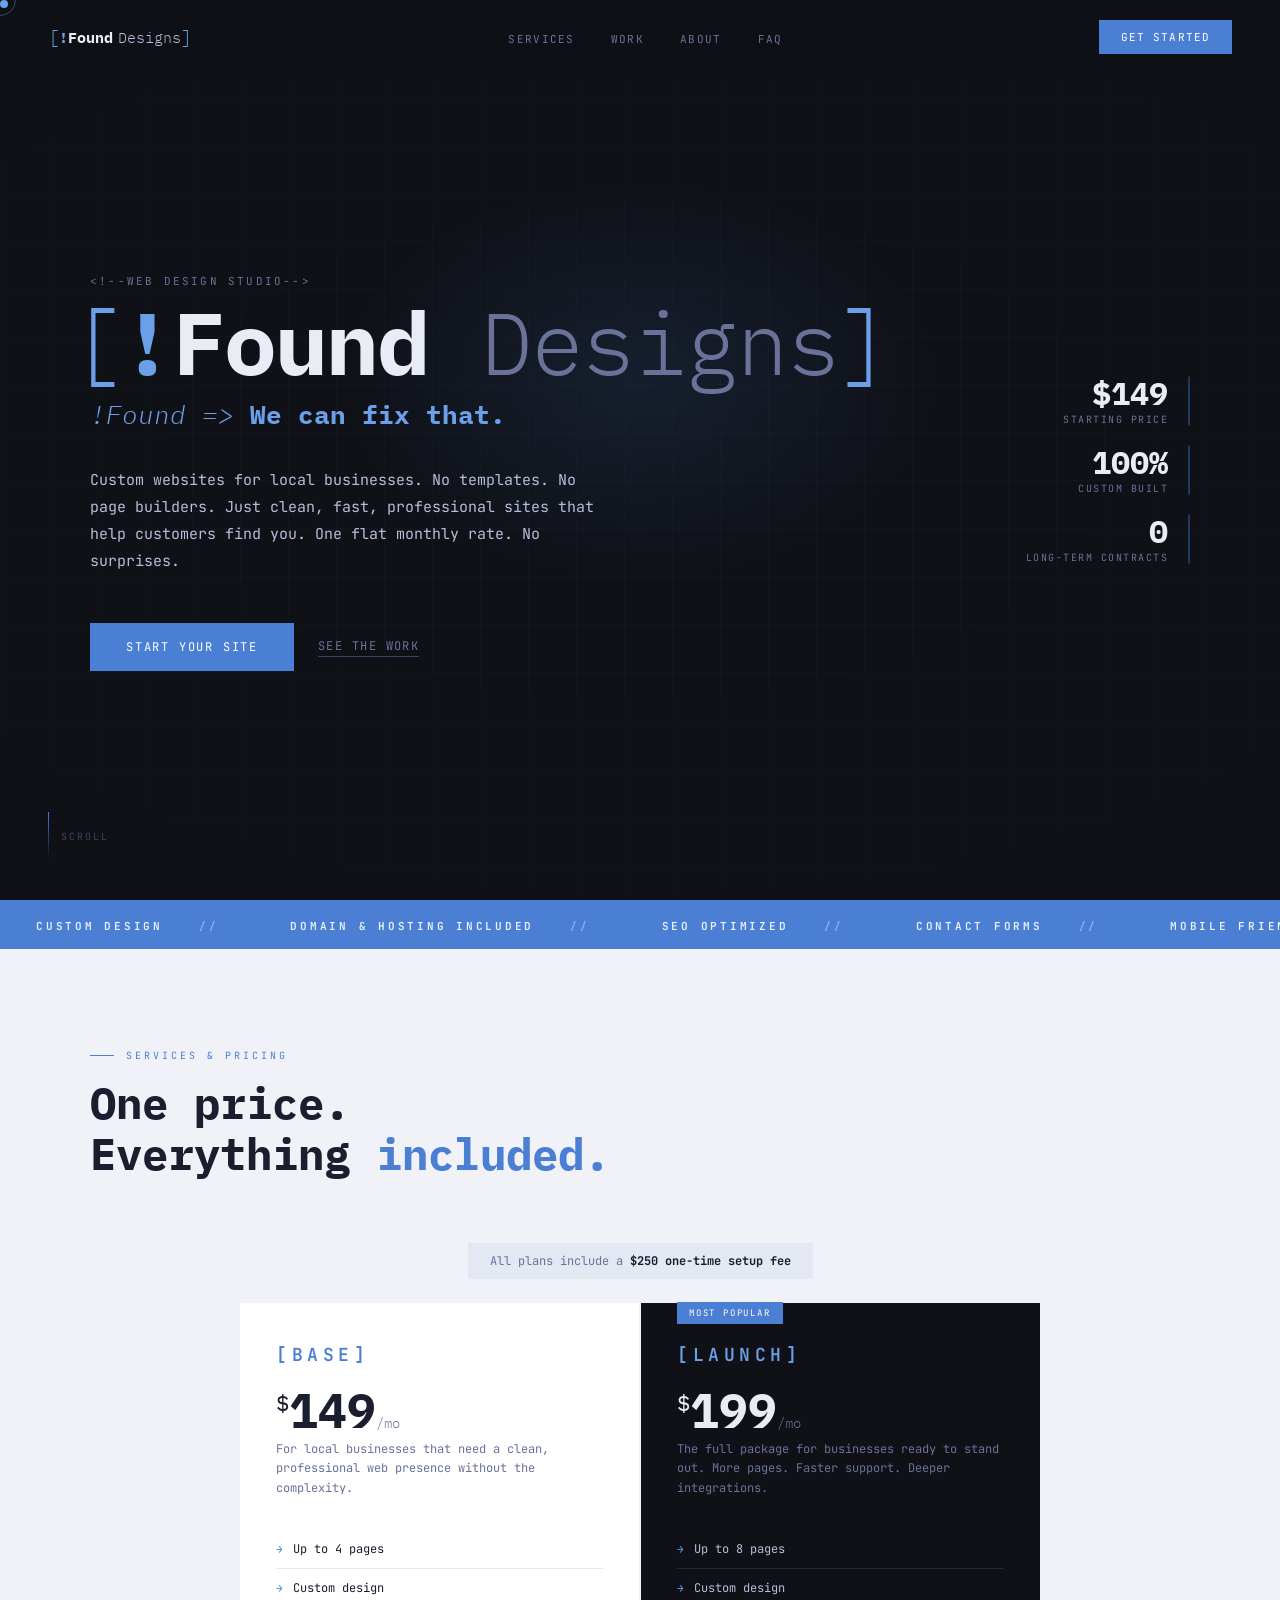
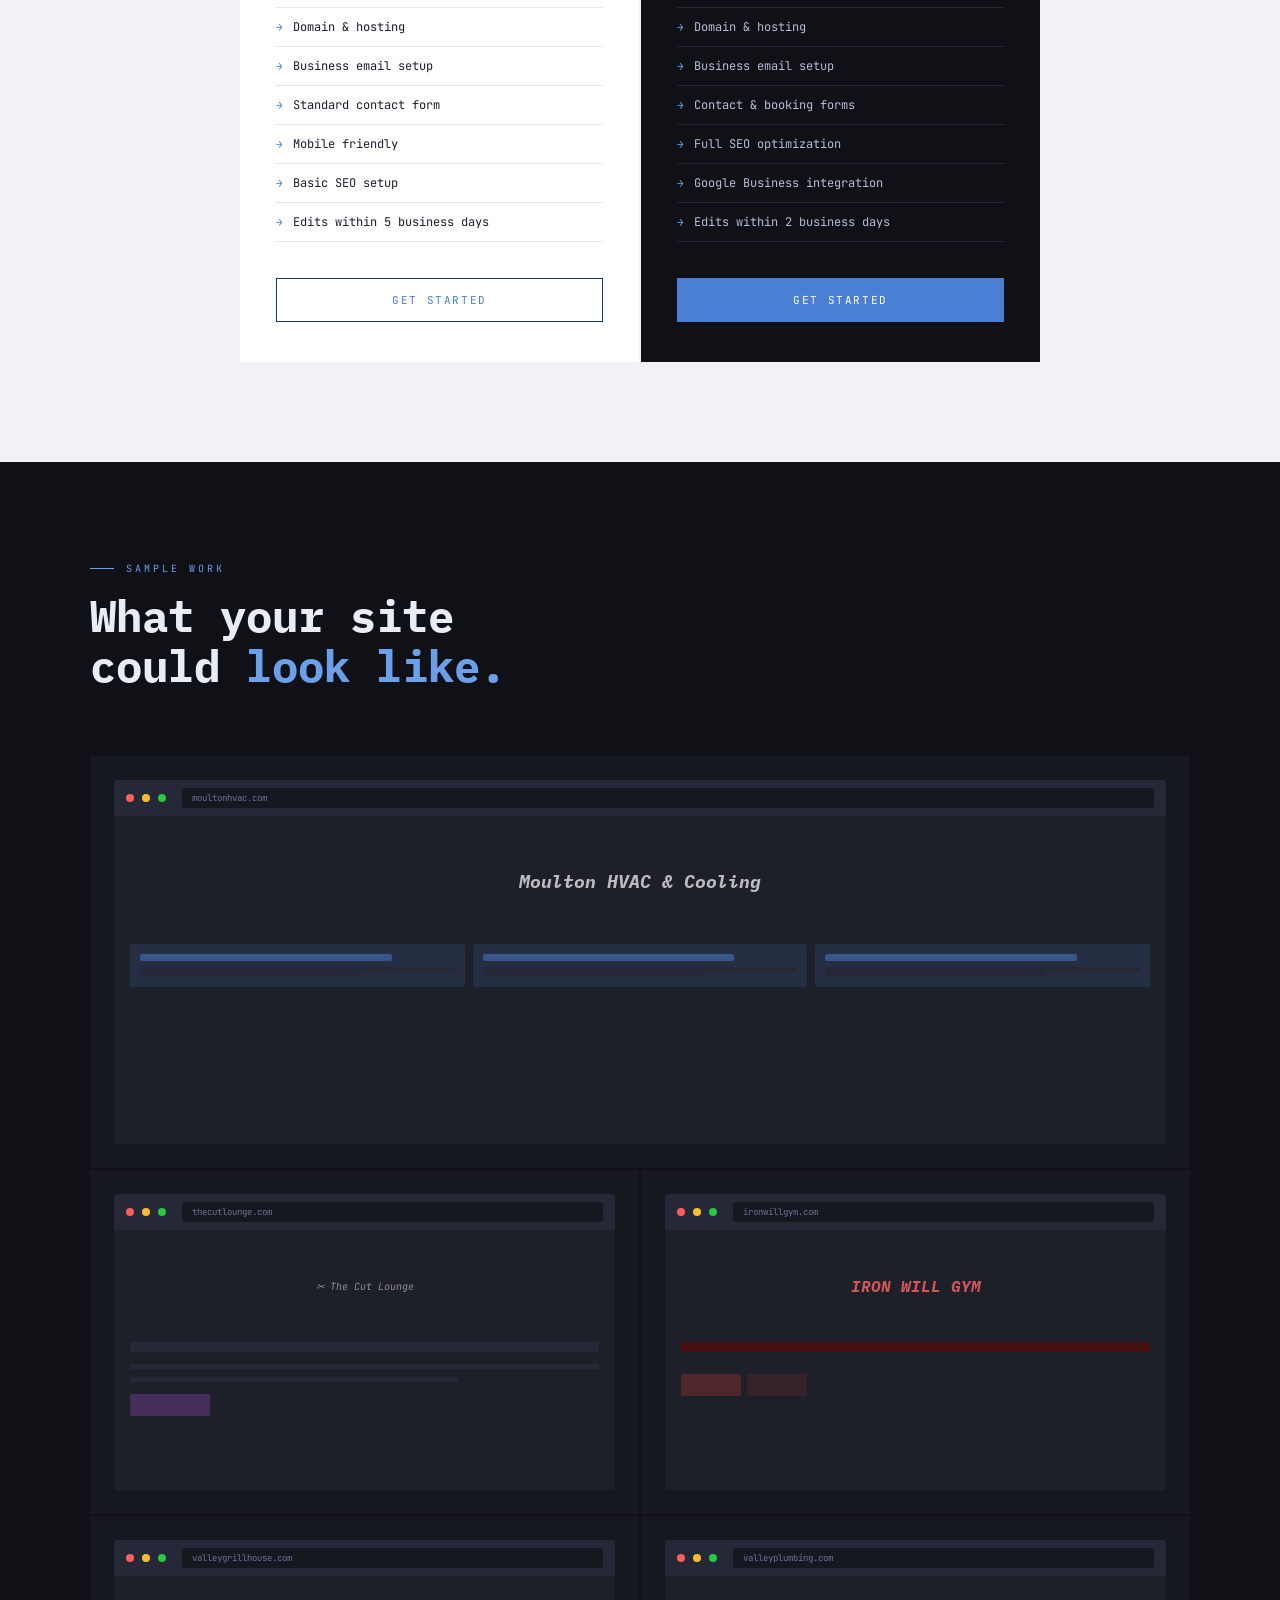
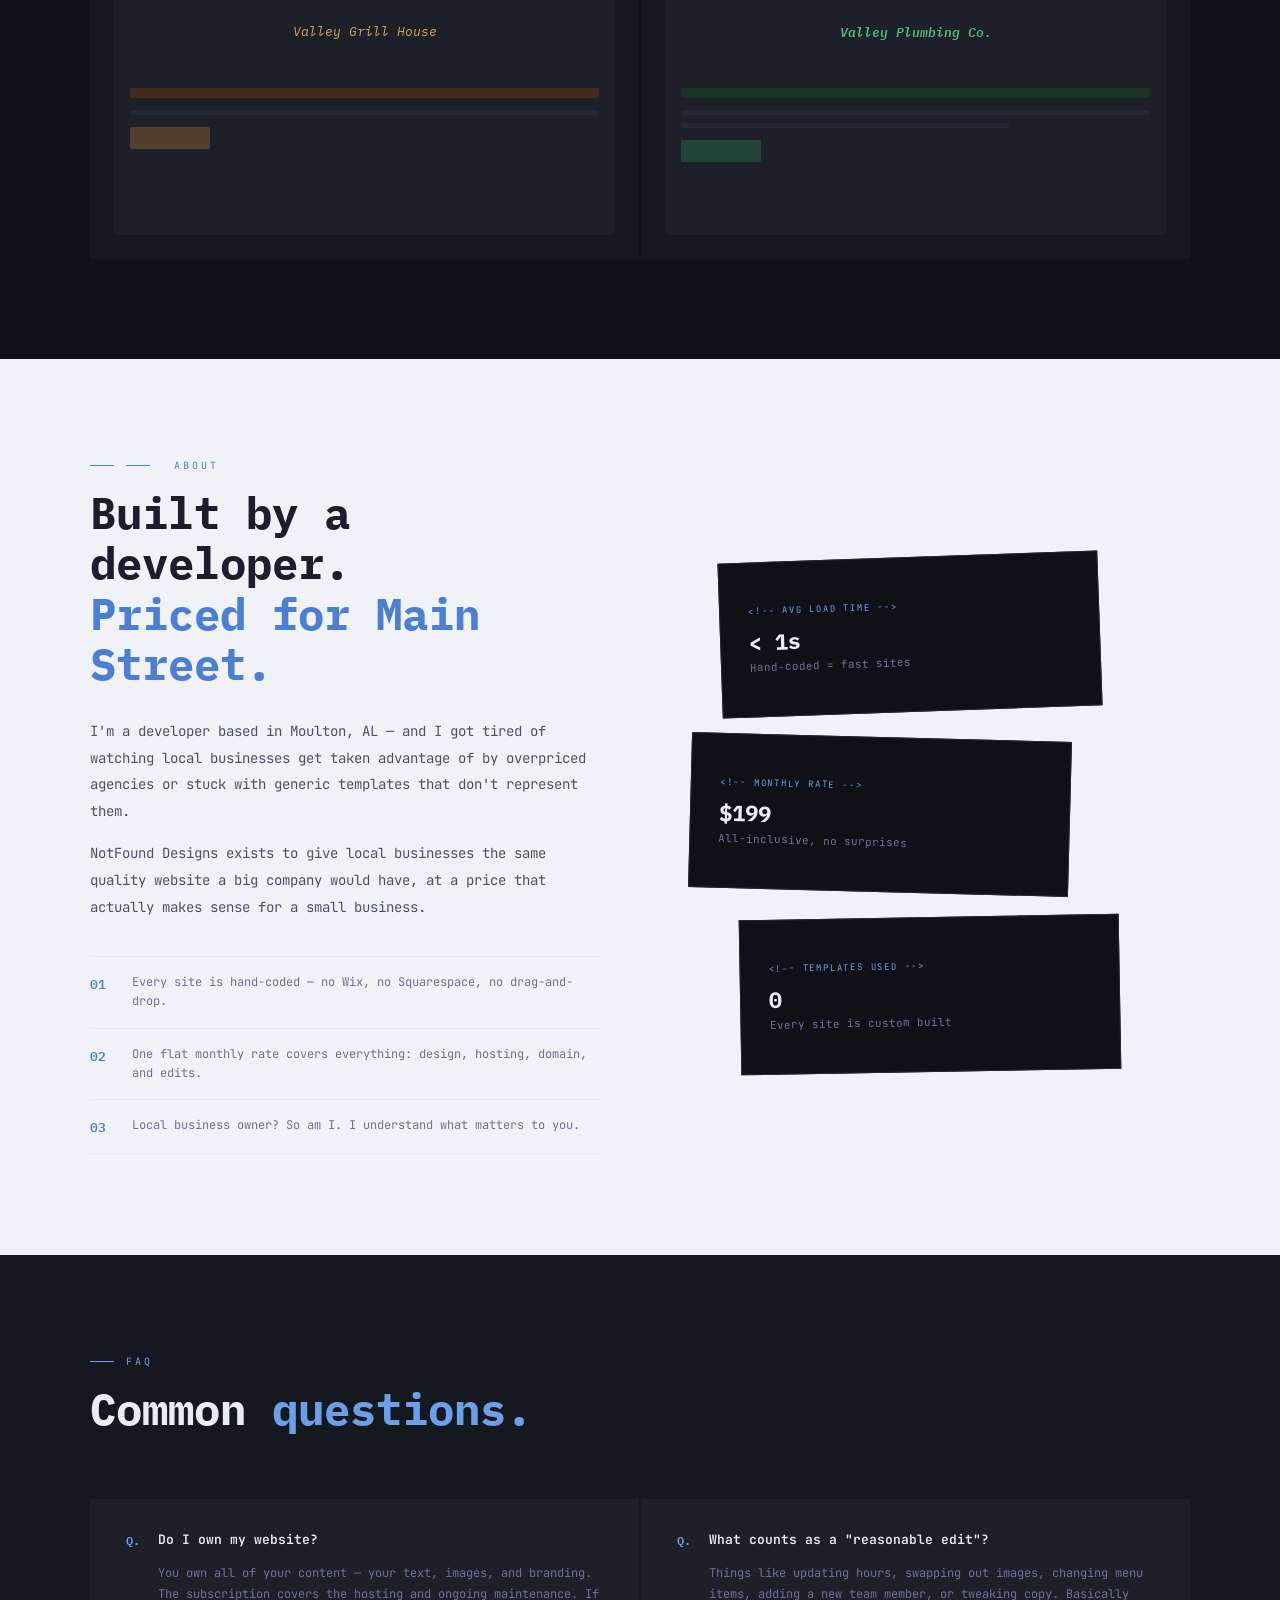
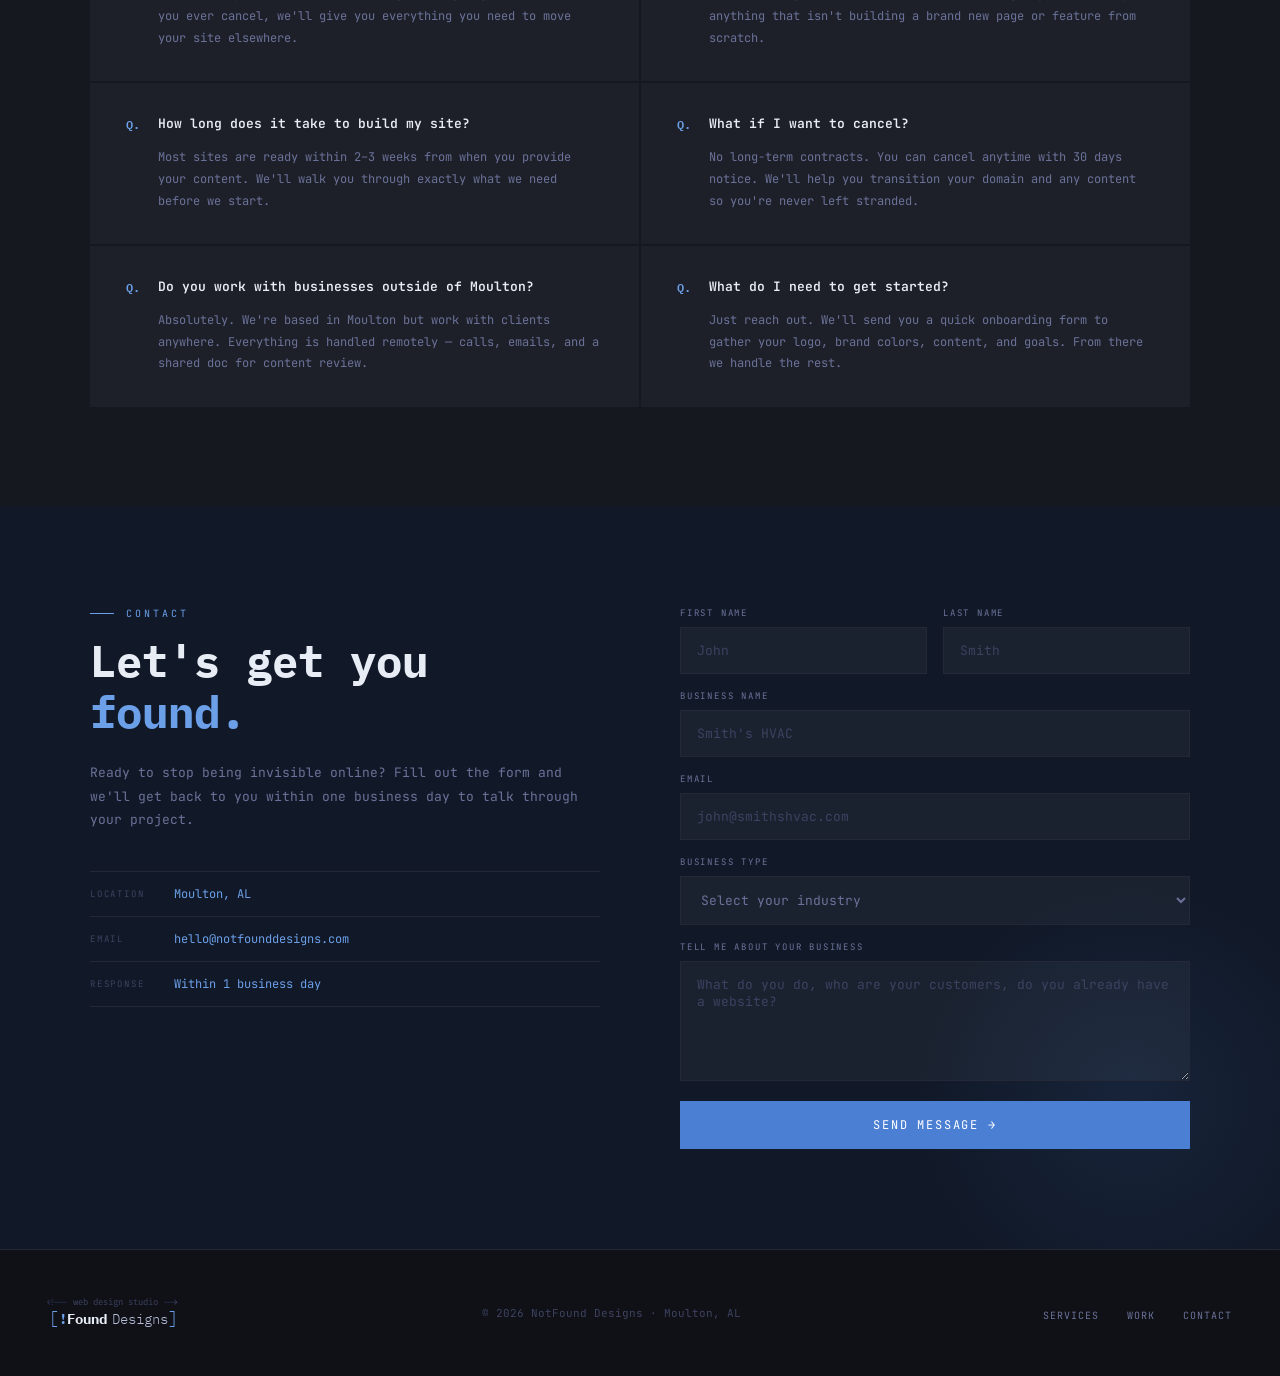
==== commit df2da96c: "UI changes" ====
--- a/index.html
+++ b/index.html
@@ -442,17 +442,17 @@
       <div class="about-visual reveal">
         <div class="about-card-stack">
           <div class="acard">
-            <div class="acard-label">// avg_load_time</div>
+            <div class="acard-label">&lt;!-- AVG LOAD TIME --&gt;</div>
             <div class="acard-value">&lt; 1s</div>
             <div class="acard-sub">Hand-coded = fast sites</div>
           </div>
           <div class="acard">
-            <div class="acard-label">// monthly_rate</div>
+            <div class="acard-label">&lt;!-- MONTHLY RATE --&gt;</div>
             <div class="acard-value">$199</div>
             <div class="acard-sub">All-inclusive, no surprises</div>
           </div>
           <div class="acard">
-            <div class="acard-label">// templates_used</div>
+            <div class="acard-label">&lt;!-- TEMPLATES USED --&gt;</div>
             <div class="acard-value">0</div>
             <div class="acard-sub">Every site is custom built</div>
           </div>
--- a/styles.css
+++ b/styles.css
@@ -894,25 +894,25 @@
     position: absolute;
     background: var(--bg);
     border: 1px solid var(--border);
-    padding: 24px 28px;
-    width: 280px;
+    padding: 42px 28px;
+    width: 380px;
 }
 
 .acard:nth-child(1) {
-    top: 0;
+    top: -80px;
     left: 40px;
     transform: rotate(-2deg);
 }
 
 .acard:nth-child(2) {
-    top: 60px;
+    top: 100px;
     left: 10px;
     transform: rotate(1.5deg);
     z-index: 2;
 }
 
 .acard:nth-child(3) {
-    top: 130px;
+    top: 280px;
     left: 60px;
     transform: rotate(-1deg);
     z-index: 3;
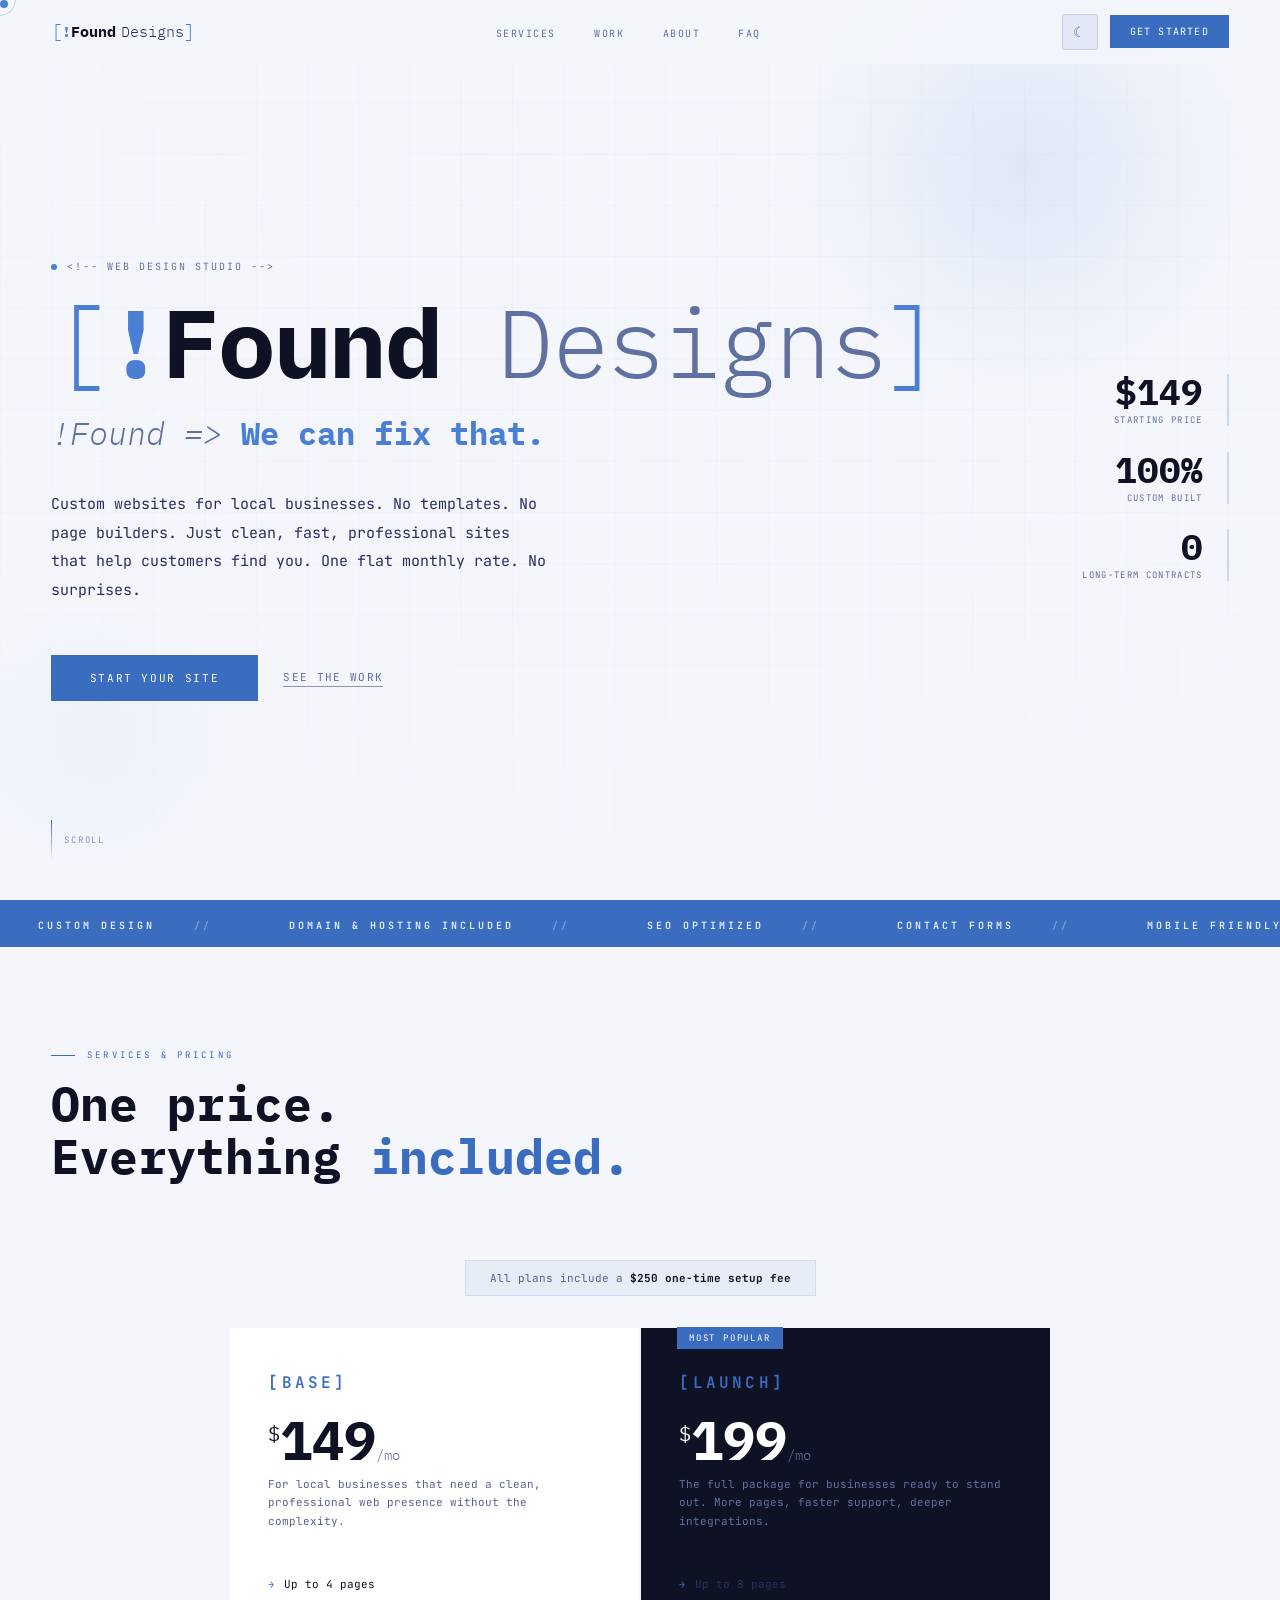
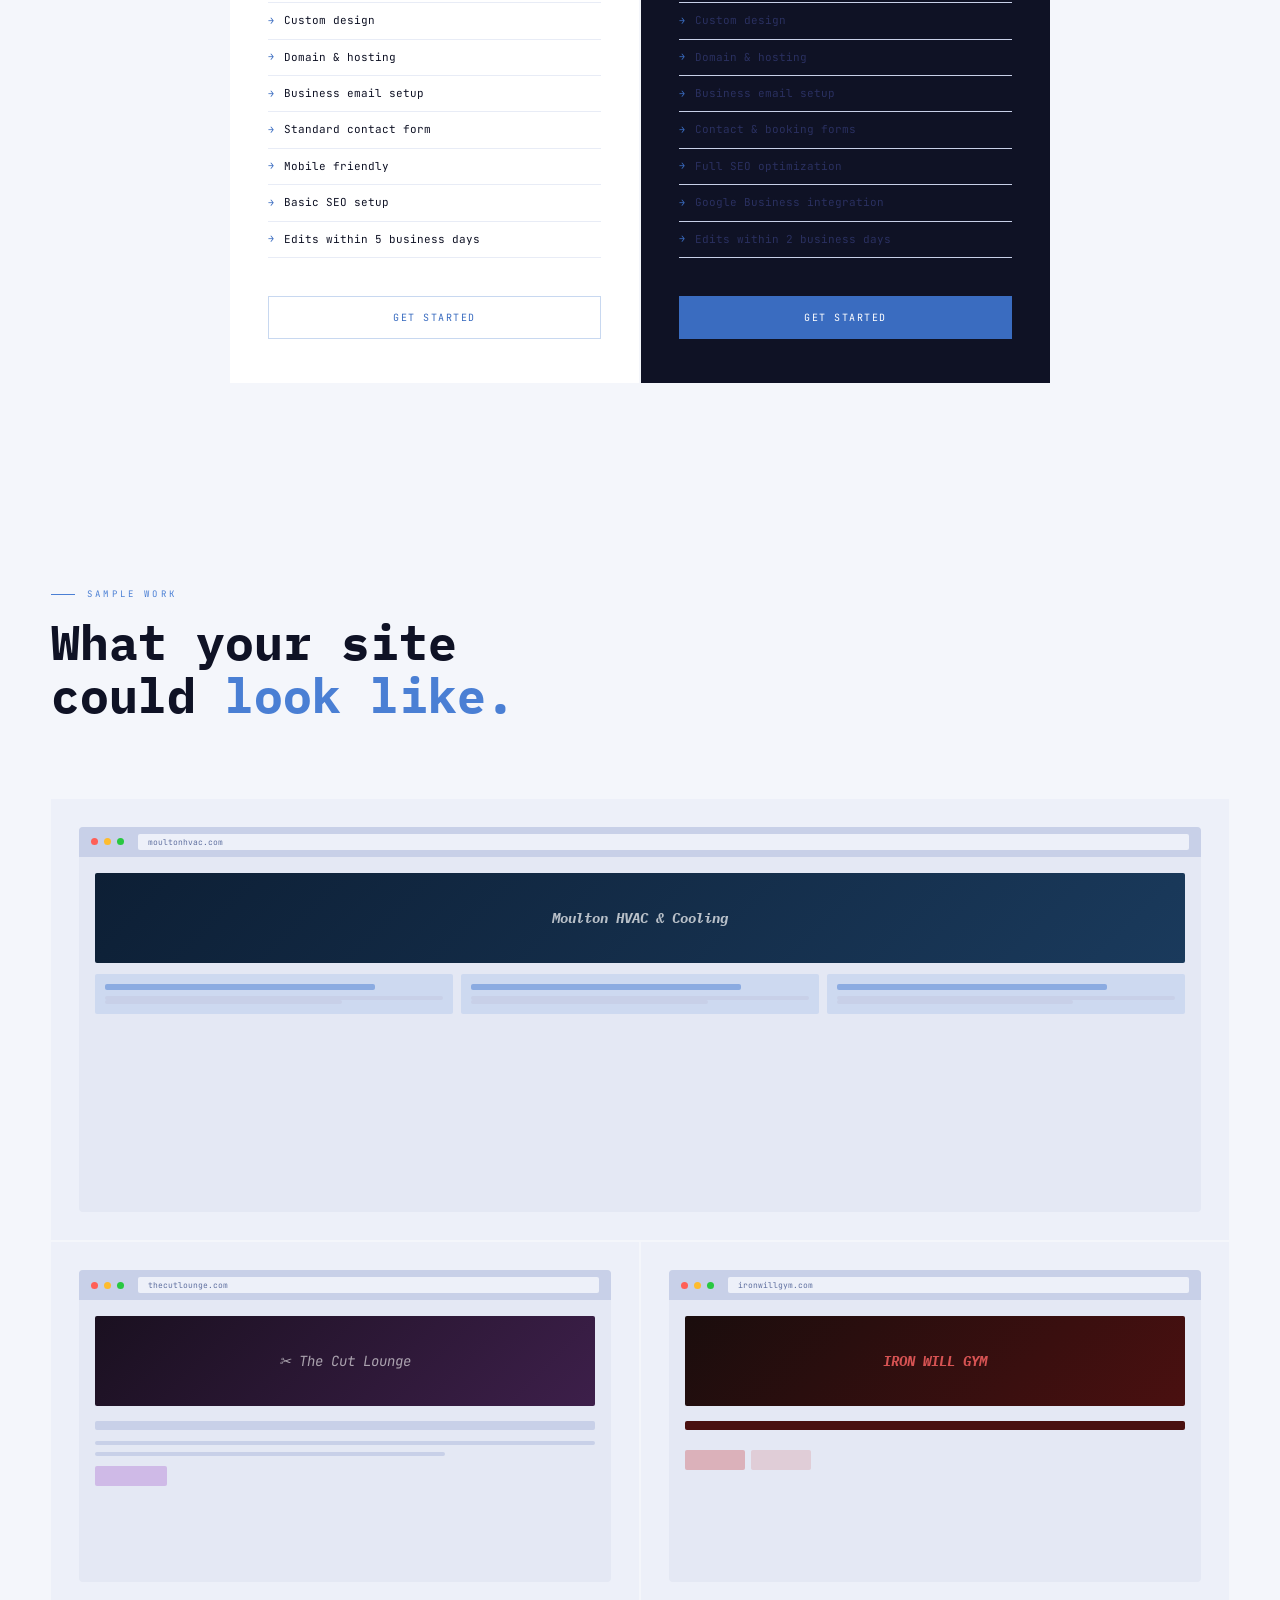
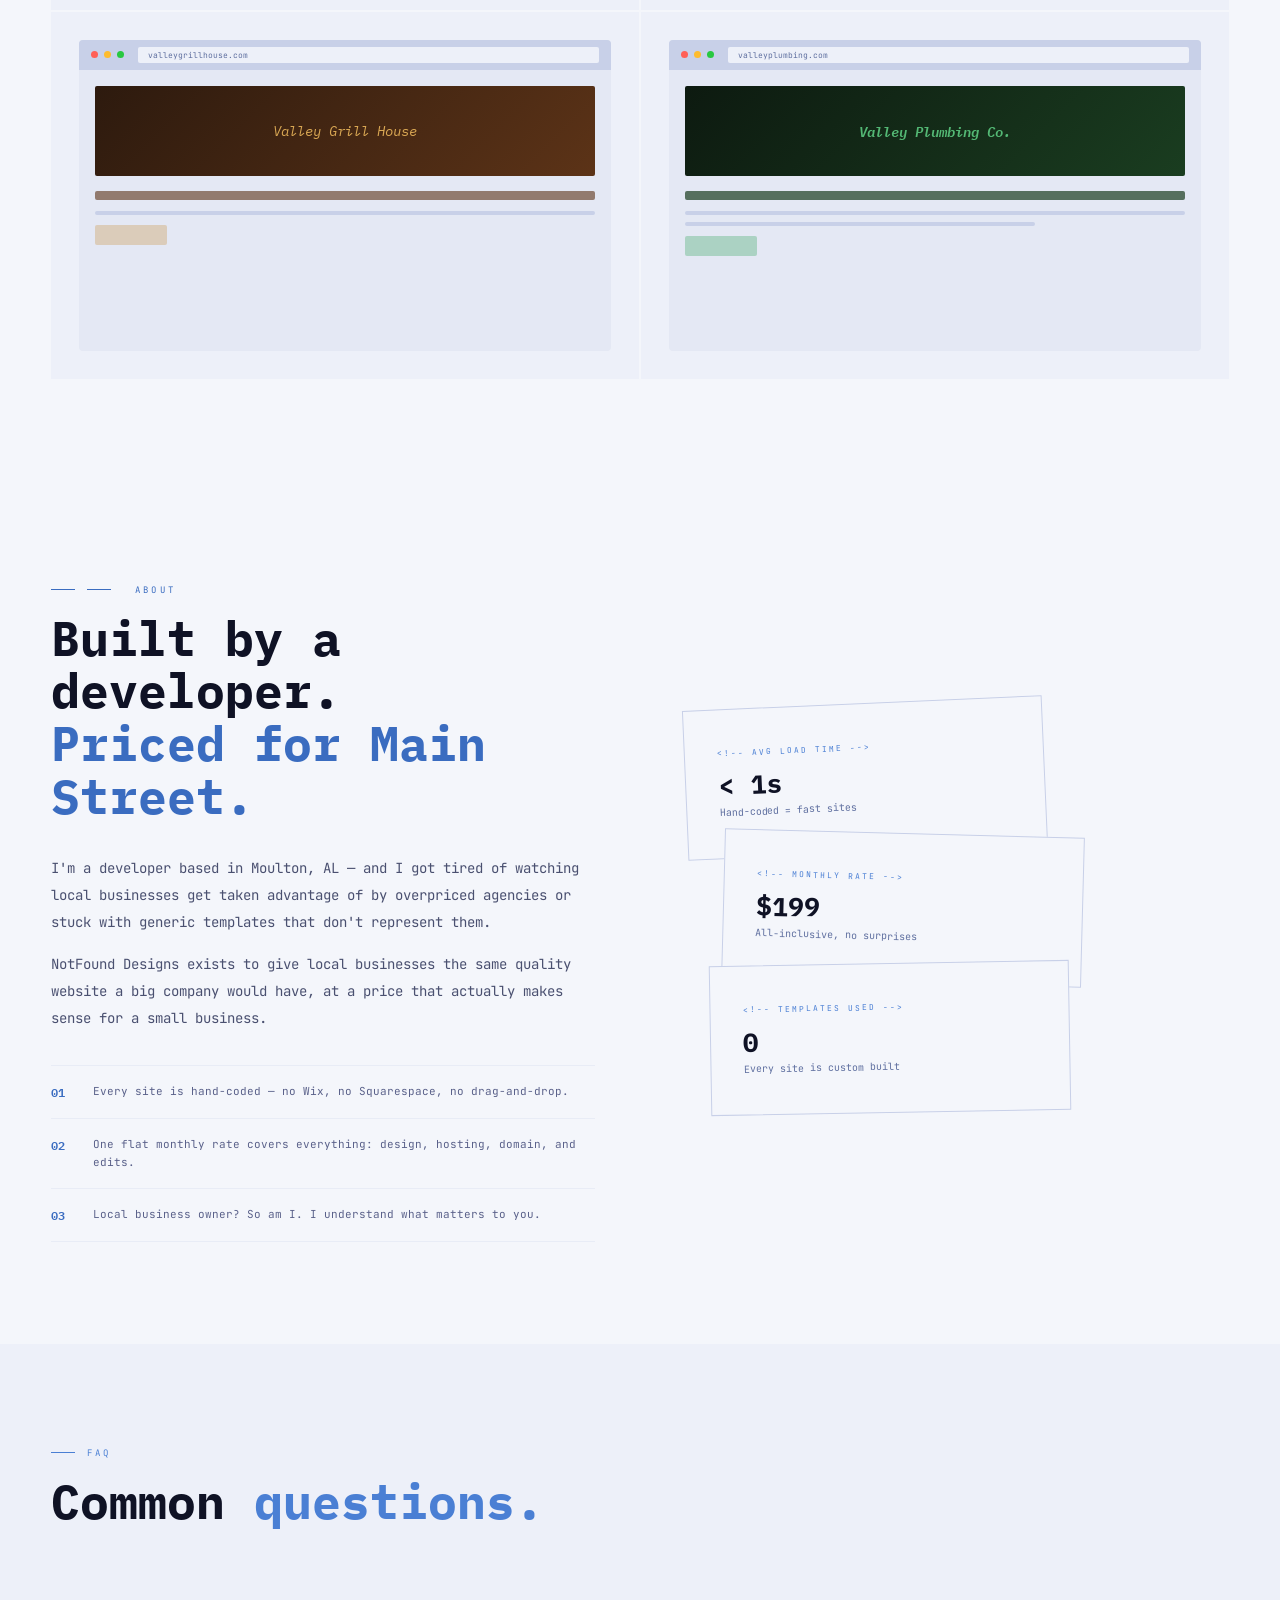
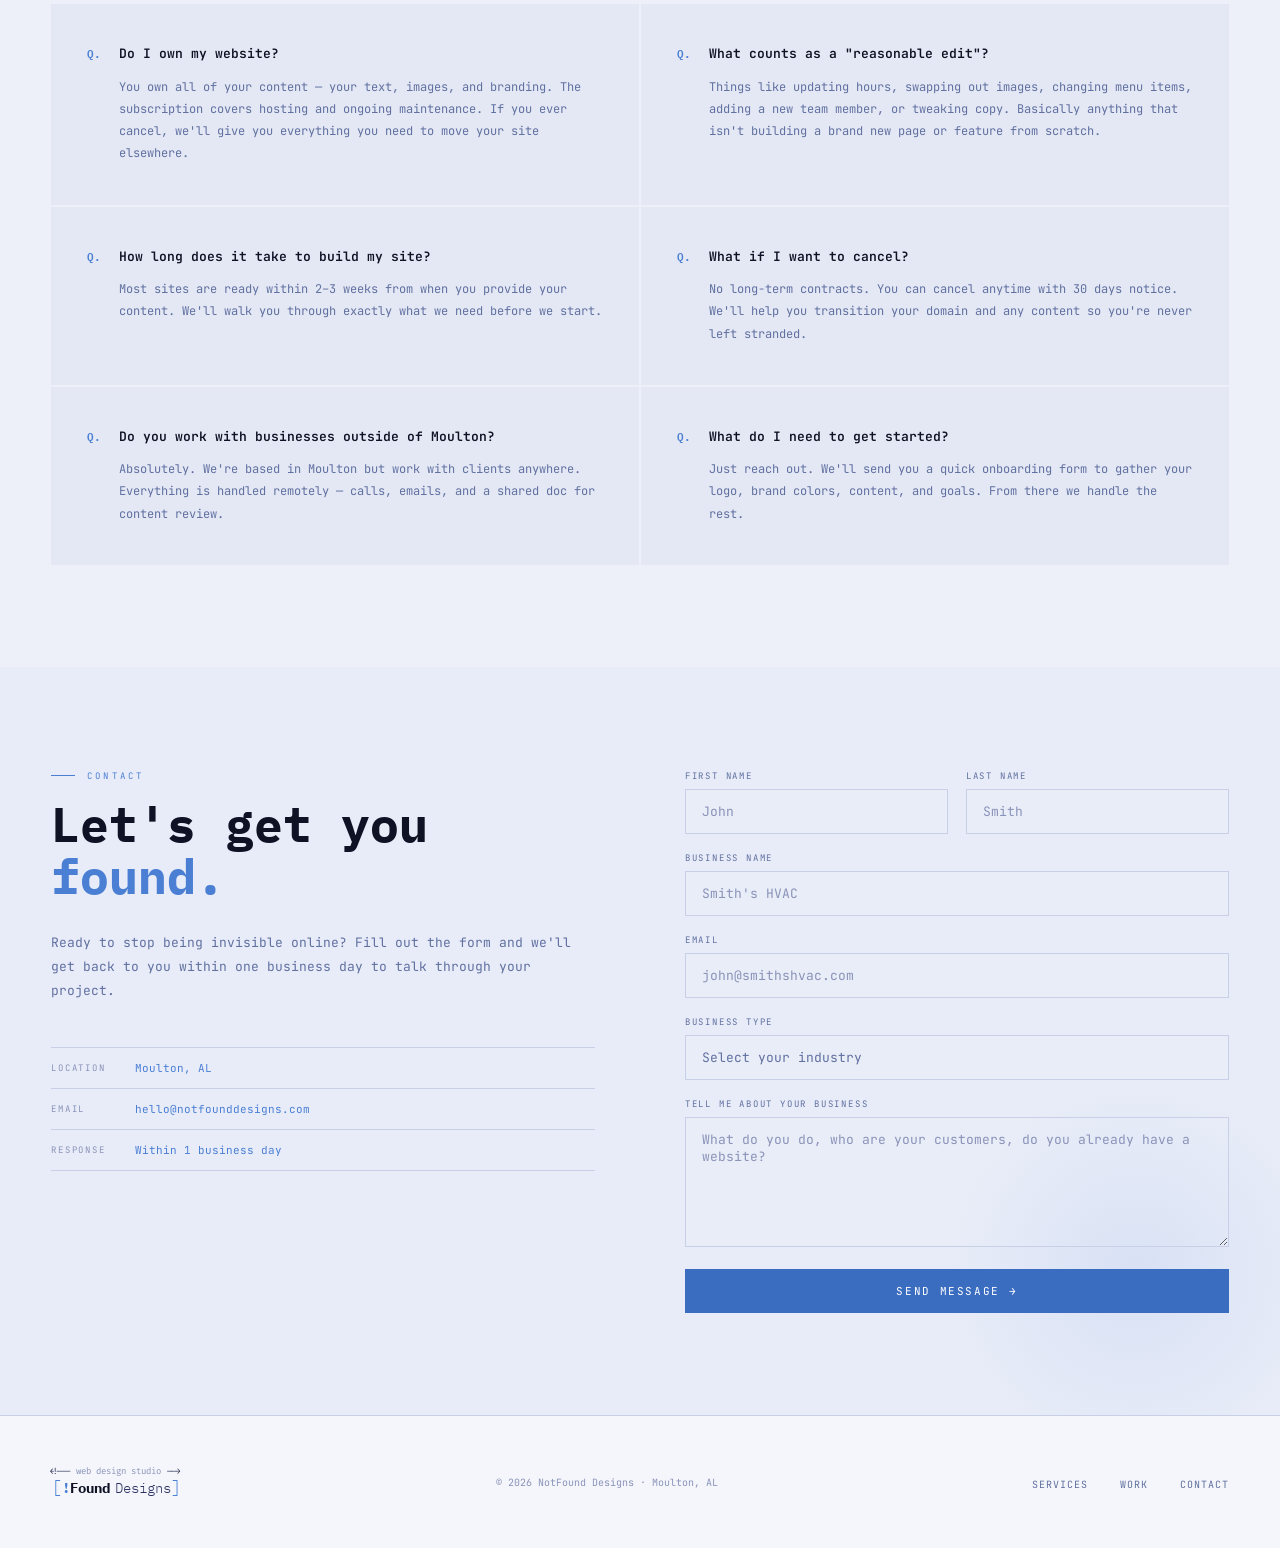
==== commit 3a6d75ec: "Responsive design, back to top button, light and dark theme" ====
--- a/index.html
+++ b/index.html
@@ -1,6 +1,5 @@
 <!doctype html>
 <html lang="en">
-
 <head>
   <meta charset="UTF-8" />
   <meta name="viewport" content="width=device-width, initial-scale=1.0" />
@@ -11,61 +10,80 @@
   <link href="./styles.css" rel="stylesheet" />
 </head>
 
-<!-- TODO: Implement a light mode / dark mode switch. The current styling is dark mode -->
-
 <body>
   <div class="cursor" id="cursor"></div>
   <div class="cursor-ring" id="cursorRing"></div>
 
   <!-- NAV -->
-  <nav>
+  <nav id="mainNav">
     <a href="#hero" class="nav-logo">
-      <span class="lockup"><span class="b">[</span><span class="bang">!</span>Found<span
-          style="display: inline-block; width: 5px"></span><span class="d">Designs</span><span class="b">]</span></span>
+      <span class="lockup">
+        <span class="b">[</span><span class="bang">!</span>Found
+        <span style="display:inline-block;width:5px"></span>
+        <span class="d">Designs</span><span class="b">]</span>
+      </span>
     </a>
-    <ul class="nav-links">
+
+    <ul class="nav-center">
       <li><a href="#services">Services</a></li>
       <li><a href="#work">Work</a></li>
       <li><a href="#about">About</a></li>
       <li><a href="#faq">FAQ</a></li>
     </ul>
-    <a href="#contact" class="nav-cta">Get Started</a>
+
+    <div class="nav-right">
+      <button class="theme-toggle" id="themeToggle" aria-label="Toggle light/dark mode">☀</button>
+      <a href="#contact" class="nav-cta">Get Started</a>
+      <button class="nav-hamburger" id="hamburger" aria-label="Open menu" aria-expanded="false">
+        <span></span><span></span><span></span>
+      </button>
+    </div>
   </nav>
+
+  <!-- MOBILE DRAWER -->
+  <div class="nav-drawer" id="navDrawer" aria-hidden="true">
+    <a href="#services" class="drawer-link">Services</a>
+    <a href="#work" class="drawer-link">Work</a>
+    <a href="#about" class="drawer-link">About</a>
+    <a href="#faq" class="drawer-link">FAQ</a>
+    <a href="#contact" class="cta">Get Started →</a>
+  </div>
 
   <!-- HERO -->
   <section id="hero">
     <div class="hero-grid-bg"></div>
-    <div class="hero-glow"></div>
+    <div class="hero-orb hero-orb-1"></div>
+    <div class="hero-orb hero-orb-2"></div>
+
     <div class="hero-content">
-      <div class="hero-tag">&lt;!--web design studio--&gt;</div>
-      <div style="opacity: 0; animation: fadeUp 0.7s ease 0.3s forwards">
-        <div style="
-              font-family: &quot;Fira Code&quot;, monospace;
-              font-size: clamp(13px, 1.4vw, 18px);
-              font-weight: 400;
-              color: #3d4260;
-              margin-bottom: 6px;
-              letter-spacing: 0.01em;
-            ">
-        </div>
-      </div>
-      <div class="hero-headline">
-        <span class="bracket">[</span><span style="color: var(--accent2)">!</span>Found<span
-          style="font-weight: 300; color: var(--text-dim)">
-          Designs</span><span class="bracket">]</span>
-      </div>
-      <div class="hero-sub">
-        !Found =>
-        <span style="font-style: normal; color: var(--accent2); font-weight: 700">We can fix that.</span>
-      </div>
-      <p class="hero-body">
-        Custom websites for local businesses. No templates. No page builders. Just clean, fast, professional sites that help customers find you. One flat monthly rate. No surprises.
-      </p>
-      <div class="hero-actions">
-        <a href="#contact" class="btn-primary">Start Your Site</a>
-        <a href="#work" class="btn-ghost">See the Work</a>
-      </div>
-      <div class="hero-status">
+      <div class="hero-main">
+        <div class="hero-tag">
+          <span class="hero-tag-dot"></span>
+          &lt;!-- web design studio --&gt;
+        </div>
+
+        <div class="hero-headline">
+          <span class="bracket">[</span><span style="color:var(--accent2)">!</span>Found<span
+            style="font-weight:300;color:var(--text-dim)"> Designs</span><span class="bracket">]</span>
+        </div>
+
+        <div class="hero-sub">
+          !Found => <strong>We can fix that.</strong>
+        </div>
+
+        <p class="hero-body">
+          Custom websites for local businesses. No templates. No page builders.
+          Just clean, fast, professional sites that help customers find you.
+          One flat monthly rate. No surprises.
+        </p>
+
+        <div class="hero-actions">
+          <a href="#contact" class="btn-primary">Start Your Site</a>
+          <a href="#work" class="btn-ghost">See the Work</a>
+        </div>
+      </div>
+
+      <div class="hero-stats">
         <div class="stat-block">
           <div class="stat-num">$149</div>
           <div class="stat-label">Starting Price</div>
@@ -80,6 +98,7 @@
         </div>
       </div>
     </div>
+
     <div class="hero-scroll">
       <div class="scroll-line"></div>
       Scroll
@@ -116,25 +135,17 @@
         One price.<br />Everything <span class="accent">included.</span>
       </div>
     </div>
-    <div style="max-width: 1100px; margin: 0 auto 24px; text-align: center" class="reveal">
-      <span style="
-            font-size: 12px;
-            color: var(--light-muted);
-            background: var(--light-bg2);
-            padding: 10px 22px;
-            display: inline-block;
-          ">
-        All plans include a
-        <strong style="color: var(--light-text)">$250 one-time setup fee</strong>
-      </span>
-    </div>
-    <div class="pricing-grid reveal" style="grid-template-columns: 1fr 1fr; max-width: 800px; margin: 0 auto">
+
+    <div class="setup-note reveal">
+      <span>All plans include a <strong>$250 one-time setup fee</strong></span>
+    </div>
+
+    <div class="pricing-grid reveal">
       <div class="pricing-card">
         <div class="pricing-name">[Base]</div>
         <div class="pricing-price"><sup>$</sup>149<span>/mo</span></div>
         <div class="pricing-desc">
-          For local businesses that need a clean, professional web presence
-          without the complexity.
+          For local businesses that need a clean, professional web presence without the complexity.
         </div>
         <ul class="feature-list">
           <li class="feature-item">Up to 4 pages</li>
@@ -154,8 +165,7 @@
         <div class="pricing-name">[Launch]</div>
         <div class="pricing-price"><sup>$</sup>199<span>/mo</span></div>
         <div class="pricing-desc">
-          The full package for businesses ready to stand out. More pages.
-          Faster support. Deeper integrations.
+          The full package for businesses ready to stand out. More pages, faster support, deeper integrations.
         </div>
         <ul class="feature-list">
           <li class="feature-item">Up to 8 pages</li>
@@ -177,77 +187,37 @@
     <div class="section-header reveal">
       <div class="section-eyebrow">Sample Work</div>
       <div class="section-title">
-        What your site<br />could
-        <span style="color: var(--accent2)">look like.</span>
-      </div>
-    </div>
+        What your site<br />could <span style="color:var(--accent2)">look like.</span>
+      </div>
+    </div>
+
     <div class="portfolio-grid reveal">
+      <!-- Wide card -->
       <div class="portfolio-card wide">
         <div class="portfolio-mockup">
           <div class="mock-browser">
             <div class="mock-bar">
-              <div class="mock-dot" style="background: #ff5f57"></div>
-              <div class="mock-dot" style="background: #febc2e"></div>
-              <div class="mock-dot" style="background: #28c840"></div>
+              <div class="mock-dot" style="background:#ff5f57"></div>
+              <div class="mock-dot" style="background:#febc2e"></div>
+              <div class="mock-dot" style="background:#28c840"></div>
               <div class="mock-url">moultonhvac.com</div>
             </div>
             <div class="mock-body">
-              <div class="mock-hero-img theme-hvac" style="
-                    height: 100px;
-                    font-family: &quot;IBM Plex Mono&quot;, monospace;
-                    font-size: 18px;
-                    font-weight: 700;
-                    color: rgba(255, 255, 255, 0.7);
-                  ">
+              <div class="mock-hero-img theme-hvac" style="font-family:'IBM Plex Mono',monospace;font-weight:700;color:rgba(255,255,255,.7)">
                 Moulton HVAC &amp; Cooling
               </div>
-              <div style="
-                    display: grid;
-                    grid-template-columns: 1fr 1fr 1fr;
-                    gap: 8px;
-                    margin-top: 4px;
-                  ">
-                <div style="
-                      background: rgba(74, 127, 212, 0.15);
-                      padding: 10px;
-                      border-radius: 2px;
-                    ">
-                  <div class="mock-h2" style="
-                        width: 80%;
-                        margin-bottom: 6px;
-                        background: #4a7fd4;
-                        opacity: 0.5;
-                      "></div>
-                  <div class="mock-p"></div>
-                  <div class="mock-p short"></div>
+              <div style="display:grid;grid-template-columns:1fr 1fr 1fr;gap:8px;margin-top:4px">
+                <div style="background:rgba(74,127,212,.15);padding:10px;border-radius:2px">
+                  <div class="mock-h2" style="width:80%;margin-bottom:6px;background:#4a7fd4;opacity:.5"></div>
+                  <div class="mock-p"></div><div class="mock-p short"></div>
                 </div>
-                <div style="
-                      background: rgba(74, 127, 212, 0.15);
-                      padding: 10px;
-                      border-radius: 2px;
-                    ">
-                  <div class="mock-h2" style="
-                        width: 80%;
-                        margin-bottom: 6px;
-                        background: #4a7fd4;
-                        opacity: 0.5;
-                      "></div>
-                  <div class="mock-p"></div>
-                  <div class="mock-p short"></div>
+                <div style="background:rgba(74,127,212,.15);padding:10px;border-radius:2px">
+                  <div class="mock-h2" style="width:80%;margin-bottom:6px;background:#4a7fd4;opacity:.5"></div>
+                  <div class="mock-p"></div><div class="mock-p short"></div>
                 </div>
-                <div style="
-                      background: rgba(74, 127, 212, 0.15);
-                      padding: 10px;
-                      border-radius: 2px;
-                    ">
-                  <div class="mock-h2" style="
-                        width: 80%;
-                        margin-bottom: 6px;
-                        background: #4a7fd4;
-                        opacity: 0.5;
-                      "></div>
-                  <div class="mock-p"></div>
-                  <div class="mock-p short"></div>
+                <div style="background:rgba(74,127,212,.15);padding:10px;border-radius:2px">
+                  <div class="mock-h2" style="width:80%;margin-bottom:6px;background:#4a7fd4;opacity:.5"></div>
+                  <div class="mock-p"></div><div class="mock-p short"></div>
                 </div>
               </div>
             </div>
@@ -256,9 +226,7 @@
         <div class="portfolio-overlay">
           <div class="portfolio-tag">HVAC / Contractor</div>
           <div class="portfolio-title">Moulton HVAC &amp; Cooling</div>
-          <div class="portfolio-desc">
-            Professional, services-focused site with emergency contact CTA
-          </div>
+          <div class="portfolio-desc">Professional, services-focused site with emergency contact CTA</div>
         </div>
       </div>
 
@@ -266,26 +234,23 @@
         <div class="portfolio-mockup">
           <div class="mock-browser">
             <div class="mock-bar">
-              <div class="mock-dot" style="background: #ff5f57"></div>
-              <div class="mock-dot" style="background: #febc2e"></div>
-              <div class="mock-dot" style="background: #28c840"></div>
+              <div class="mock-dot" style="background:#ff5f57"></div>
+              <div class="mock-dot" style="background:#febc2e"></div>
+              <div class="mock-dot" style="background:#28c840"></div>
               <div class="mock-url">thecutlounge.com</div>
             </div>
             <div class="mock-body">
               <div class="mock-hero-img theme-salon">✂ The Cut Lounge</div>
-              <div class="mock-h1" style="margin: 8px 0 4px"></div>
-              <div class="mock-p"></div>
-              <div class="mock-p short"></div>
-              <div class="mock-btn-sm" style="background: rgba(160, 80, 200, 0.3)"></div>
+              <div class="mock-h1" style="margin:8px 0 4px"></div>
+              <div class="mock-p"></div><div class="mock-p short"></div>
+              <div class="mock-btn-sm" style="background:rgba(160,80,200,.3)"></div>
             </div>
           </div>
         </div>
         <div class="portfolio-overlay">
           <div class="portfolio-tag">Salon / Barbershop</div>
           <div class="portfolio-title">The Cut Lounge</div>
-          <div class="portfolio-desc">
-            Booking-forward design with services menu
-          </div>
+          <div class="portfolio-desc">Booking-forward design with services menu</div>
         </div>
       </div>
 
@@ -293,24 +258,17 @@
         <div class="portfolio-mockup">
           <div class="mock-browser">
             <div class="mock-bar">
-              <div class="mock-dot" style="background: #ff5f57"></div>
-              <div class="mock-dot" style="background: #febc2e"></div>
-              <div class="mock-dot" style="background: #28c840"></div>
+              <div class="mock-dot" style="background:#ff5f57"></div>
+              <div class="mock-dot" style="background:#febc2e"></div>
+              <div class="mock-dot" style="background:#28c840"></div>
               <div class="mock-url">ironwillgym.com</div>
             </div>
             <div class="mock-body">
-              <div class="mock-hero-img theme-gym" style="
-                    font-family: &quot;IBM Plex Mono&quot;, monospace;
-                    font-size: 16px;
-                    font-weight: 700;
-                    color: rgba(255, 100, 100, 0.8);
-                  ">
-                IRON WILL GYM
-              </div>
-              <div class="mock-h1" style="margin: 8px 0 4px; background: #4a1010"></div>
-              <div style="display: flex; gap: 6px; margin-top: 6px">
-                <div class="mock-btn-sm" style="background: rgba(200, 50, 50, 0.3); width: 60px"></div>
-                <div class="mock-btn-sm" style="background: rgba(200, 50, 50, 0.15); width: 60px"></div>
+              <div class="mock-hero-img theme-gym" style="font-family:'IBM Plex Mono',monospace;font-weight:700;color:rgba(255,100,100,.8)">IRON WILL GYM</div>
+              <div class="mock-h1" style="margin:8px 0 4px;background:#4a1010"></div>
+              <div style="display:flex;gap:6px;margin-top:6px">
+                <div class="mock-btn-sm" style="background:rgba(200,50,50,.3);width:60px"></div>
+                <div class="mock-btn-sm" style="background:rgba(200,50,50,.15);width:60px"></div>
               </div>
             </div>
           </div>
@@ -318,9 +276,7 @@
         <div class="portfolio-overlay">
           <div class="portfolio-tag">Fitness / Gym</div>
           <div class="portfolio-title">Iron Will Gym</div>
-          <div class="portfolio-desc">
-            Bold membership-focused site with class schedule
-          </div>
+          <div class="portfolio-desc">Bold membership-focused site with class schedule</div>
         </div>
       </div>
 
@@ -328,32 +284,23 @@
         <div class="portfolio-mockup">
           <div class="mock-browser">
             <div class="mock-bar">
-              <div class="mock-dot" style="background: #ff5f57"></div>
-              <div class="mock-dot" style="background: #febc2e"></div>
-              <div class="mock-dot" style="background: #28c840"></div>
+              <div class="mock-dot" style="background:#ff5f57"></div>
+              <div class="mock-dot" style="background:#febc2e"></div>
+              <div class="mock-dot" style="background:#28c840"></div>
               <div class="mock-url">valleygrillhouse.com</div>
             </div>
             <div class="mock-body">
-              <div class="mock-hero-img theme-restaurant" style="
-                    font-family: &quot;IBM Plex Mono&quot;, monospace;
-                    font-size: 13px;
-                    font-style: italic;
-                    color: rgba(255, 200, 100, 0.8);
-                  ">
-                Valley Grill House
-              </div>
-              <div class="mock-h1" style="margin: 8px 0 4px; background: #5c3317; opacity: 0.6"></div>
+              <div class="mock-hero-img theme-restaurant" style="font-family:'IBM Plex Mono',monospace;font-style:italic;color:rgba(255,200,100,.8)">Valley Grill House</div>
+              <div class="mock-h1" style="margin:8px 0 4px;background:#5c3317;opacity:.6"></div>
               <div class="mock-p"></div>
-              <div class="mock-btn-sm" style="background: rgba(200, 140, 50, 0.3)"></div>
+              <div class="mock-btn-sm" style="background:rgba(200,140,50,.3)"></div>
             </div>
           </div>
         </div>
         <div class="portfolio-overlay">
           <div class="portfolio-tag">Restaurant</div>
           <div class="portfolio-title">Valley Grill House</div>
-          <div class="portfolio-desc">
-            Menu-forward design with hours and reservation link
-          </div>
+          <div class="portfolio-desc">Menu-forward design with hours and reservation link</div>
         </div>
       </div>
 
@@ -361,33 +308,23 @@
         <div class="portfolio-mockup">
           <div class="mock-browser">
             <div class="mock-bar">
-              <div class="mock-dot" style="background: #ff5f57"></div>
-              <div class="mock-dot" style="background: #febc2e"></div>
-              <div class="mock-dot" style="background: #28c840"></div>
+              <div class="mock-dot" style="background:#ff5f57"></div>
+              <div class="mock-dot" style="background:#febc2e"></div>
+              <div class="mock-dot" style="background:#28c840"></div>
               <div class="mock-url">valleyplumbing.com</div>
             </div>
             <div class="mock-body">
-              <div class="mock-hero-img theme-plumber" style="
-                    font-family: &quot;IBM Plex Mono&quot;, monospace;
-                    font-size: 13px;
-                    font-weight: 600;
-                    color: rgba(100, 220, 140, 0.8);
-                  ">
-                Valley Plumbing Co.
-              </div>
-              <div class="mock-h1" style="margin: 8px 0 4px; background: #1a3d20; opacity: 0.7"></div>
-              <div class="mock-p"></div>
-              <div class="mock-p short"></div>
-              <div class="mock-btn-sm" style="background: rgba(40, 160, 80, 0.3)"></div>
+              <div class="mock-hero-img theme-plumber" style="font-family:'IBM Plex Mono',monospace;font-weight:600;color:rgba(100,220,140,.8)">Valley Plumbing Co.</div>
+              <div class="mock-h1" style="margin:8px 0 4px;background:#1a3d20;opacity:.7"></div>
+              <div class="mock-p"></div><div class="mock-p short"></div>
+              <div class="mock-btn-sm" style="background:rgba(40,160,80,.3)"></div>
             </div>
           </div>
         </div>
         <div class="portfolio-overlay">
           <div class="portfolio-tag">Plumbing / Contractor</div>
           <div class="portfolio-title">Valley Plumbing Co.</div>
-          <div class="portfolio-desc">
-            Trust-focused with 24/7 emergency contact
-          </div>
+          <div class="portfolio-desc">Trust-focused with 24/7 emergency contact</div>
         </div>
       </div>
     </div>
@@ -397,15 +334,8 @@
   <section id="about">
     <div class="about-inner">
       <div class="about-text reveal">
-        <div class="section-eyebrow" style="color: var(--accent)">
-          <span style="
-                display: inline-block;
-                width: 24px;
-                height: 1px;
-                background: var(--accent);
-                vertical-align: middle;
-                margin-right: 12px;
-              "></span>
+        <div class="section-eyebrow" style="color:var(--accent)">
+          <span style="display:inline-block;width:24px;height:1px;background:var(--accent);vertical-align:middle;margin-right:12px"></span>
           About
         </div>
         <div class="section-title">
@@ -413,32 +343,29 @@
         </div>
         <div class="about-body">
           <p>
-            I'm a developer based in Moulton, AL — and I got tired of watching
-            local businesses get taken advantage of by overpriced agencies or
-            stuck with generic templates that don't represent them.
+            I'm a developer based in Moulton, AL — and I got tired of watching local businesses
+            get taken advantage of by overpriced agencies or stuck with generic templates that
+            don't represent them.
           </p>
           <p>
-            NotFound Designs exists to give local businesses the same quality
-            website a big company would have, at a price that actually makes
-            sense for a small business.
+            NotFound Designs exists to give local businesses the same quality website a big company
+            would have, at a price that actually makes sense for a small business.
           </p>
         </div>
         <div class="about-detail">
           <span class="detail-icon">01</span>
-          <span class="detail-text">Every site is hand-coded — no Wix, no Squarespace, no
-            drag-and-drop.</span>
+          <span class="detail-text">Every site is hand-coded — no Wix, no Squarespace, no drag-and-drop.</span>
         </div>
         <div class="about-detail">
           <span class="detail-icon">02</span>
-          <span class="detail-text">One flat monthly rate covers everything: design, hosting, domain,
-            and edits.</span>
+          <span class="detail-text">One flat monthly rate covers everything: design, hosting, domain, and edits.</span>
         </div>
         <div class="about-detail">
           <span class="detail-icon">03</span>
-          <span class="detail-text">Local business owner? So am I. I understand what matters to
-            you.</span>
-        </div>
-      </div>
+          <span class="detail-text">Local business owner? So am I. I understand what matters to you.</span>
+        </div>
+      </div>
+
       <div class="about-visual reveal">
         <div class="about-card-stack">
           <div class="acard">
@@ -465,61 +392,52 @@
   <section id="faq">
     <div class="section-header reveal">
       <div class="section-eyebrow">FAQ</div>
-      <div class="section-title">
-        Common <span style="color: var(--accent2)">questions.</span>
-      </div>
-    </div>
+      <div class="section-title">Common <span style="color:var(--accent2)">questions.</span></div>
+    </div>
+
     <div class="faq-grid reveal">
       <div class="faq-item">
         <div class="faq-q">Do I own my website?</div>
         <div class="faq-a">
-          You own all of your content — your text, images, and branding. The
-          subscription covers the hosting and ongoing maintenance. If you ever
-          cancel, we'll give you everything you need to move your site
-          elsewhere.
+          You own all of your content — your text, images, and branding. The subscription covers
+          hosting and ongoing maintenance. If you ever cancel, we'll give you everything you need
+          to move your site elsewhere.
         </div>
       </div>
       <div class="faq-item">
         <div class="faq-q">What counts as a "reasonable edit"?</div>
         <div class="faq-a">
-          Things like updating hours, swapping out images, changing menu
-          items, adding a new team member, or tweaking copy. Basically
-          anything that isn't building a brand new page or feature from
-          scratch.
+          Things like updating hours, swapping out images, changing menu items, adding a new team
+          member, or tweaking copy. Basically anything that isn't building a brand new page or
+          feature from scratch.
         </div>
       </div>
       <div class="faq-item">
         <div class="faq-q">How long does it take to build my site?</div>
         <div class="faq-a">
-          Most sites are ready within 2–3 weeks from when you provide your
-          content. We'll walk you through exactly what we need before we
-          start.
+          Most sites are ready within 2–3 weeks from when you provide your content. We'll walk
+          you through exactly what we need before we start.
         </div>
       </div>
       <div class="faq-item">
         <div class="faq-q">What if I want to cancel?</div>
         <div class="faq-a">
-          No long-term contracts. You can cancel anytime with 30 days notice.
-          We'll help you transition your domain and any content so you're
-          never left stranded.
+          No long-term contracts. You can cancel anytime with 30 days notice. We'll help you
+          transition your domain and any content so you're never left stranded.
         </div>
       </div>
       <div class="faq-item">
-        <div class="faq-q">
-          Do you work with businesses outside of Moulton?
-        </div>
+        <div class="faq-q">Do you work with businesses outside of Moulton?</div>
         <div class="faq-a">
-          Absolutely. We're based in Moulton but work with clients anywhere.
-          Everything is handled remotely — calls, emails, and a shared doc for
-          content review.
+          Absolutely. We're based in Moulton but work with clients anywhere. Everything is handled
+          remotely — calls, emails, and a shared doc for content review.
         </div>
       </div>
       <div class="faq-item">
         <div class="faq-q">What do I need to get started?</div>
         <div class="faq-a">
-          Just reach out. We'll send you a quick onboarding form to gather
-          your logo, brand colors, content, and goals. From there we handle
-          the rest.
+          Just reach out. We'll send you a quick onboarding form to gather your logo, brand colors,
+          content, and goals. From there we handle the rest.
         </div>
       </div>
     </div>
@@ -532,12 +450,11 @@
       <div class="reveal">
         <div class="section-eyebrow">Contact</div>
         <div class="section-title">
-          Let's get you<br /><span style="color: var(--accent2)">found.</span>
+          Let's get you<br /><span style="color:var(--accent2)">found.</span>
         </div>
         <p class="contact-body">
-          Ready to stop being invisible online? Fill out the form and we'll
-          get back to you within one business day to talk through your
-          project.
+          Ready to stop being invisible online? Fill out the form and we'll get back to you
+          within one business day to talk through your project.
         </p>
         <div class="contact-detail">
           <span class="contact-detail-label">Location</span>
@@ -552,6 +469,7 @@
           <span class="contact-detail-val">Within 1 business day</span>
         </div>
       </div>
+
       <div class="reveal">
         <form class="contact-form" onsubmit="handleSubmit(event)">
           <div class="form-row">
@@ -595,16 +513,22 @@
     </div>
   </section>
 
-  <!-- TODO: Create a "Back to top" button that smoothly scrolls back to the top of the site.
-        Only display the button after the user has started scrolling  -->
+  <!-- BACK TO TOP -->
+  <a href="#hero" class="back-to-top" id="backToTop" aria-label="Back to top">↑</a>
 
   <!-- FOOTER -->
   <footer>
     <div class="footer-logo">
-      <span class="comment"><span class="tag">&lt;!</span><span class="dash">--</span> web design
-        studio <span class="dash">--</span><span class="tag">&gt;</span></span>
-      <span class="lockup"><span class="b">[</span><span class="bang">!</span>Found<span
-          style="display: inline-block; width: 5px"></span><span class="d">Designs</span><span class="b">]</span></span>
+      <span class="comment">
+        <span class="tag">&lt;!</span><span class="dash">--</span>
+        web design studio
+        <span class="dash">--</span><span class="tag">&gt;</span>
+      </span>
+      <span class="lockup">
+        <span class="b">[</span><span class="bang">!</span>Found
+        <span style="display:inline-block;width:5px"></span>
+        <span class="d">Designs</span><span class="b">]</span>
+      </span>
     </div>
     <div class="footer-copy">© 2026 NotFound Designs · Moulton, AL</div>
     <ul class="footer-links">
@@ -613,6 +537,7 @@
       <li><a href="#contact">Contact</a></li>
     </ul>
   </footer>
+
   <script src="./app.js"></script>
 </body>
 </html>
--- a/styles.css
+++ b/styles.css
@@ -1,1249 +1,990 @@
+/* ── DESIGN TOKENS ── */
 :root {
-    --bg: #0f1117;
-    --bg2: #161820;
-    --bg3: #1e2029;
-    --border: #252836;
-    --muted: #3d4260;
-    --text-dim: #6b7299;
-    --text: #b8bdd8;
-    --text-bright: #e8ecf5;
-    --navy: #111928;
-    --accent: #4a7fd4;
-    --accent2: #6b9fe8;
-    --accent-dim: #1e3a5f;
-    --light-bg: #f0f2f8;
-    --light-bg2: #e4e8f2;
-    --light-text: #1a1e2e;
-    --light-muted: #6b7299;
-}
-
-*,
-*::before,
-*::after {
-    margin: 0;
-    padding: 0;
-    box-sizing: border-box;
-}
-
-html {
-    scroll-behavior: smooth;
-}
+  /* Dark theme (default) */
+  --bg: #0a0c12;
+  --bg2: #10121a;
+  --bg3: #181b26;
+  --bg4: #1e2130;
+  --border: #242840;
+  --border-subtle: #1a1d2e;
+  --muted: #353a5c;
+  --text-dim: #5a618a;
+  --text: #9ea5cc;
+  --text-bright: #dde3f8;
+  --accent: #4a7fd4;
+  --accent2: #7aa8f0;
+  --accent-dim: #152140;
+  --accent-glow: rgba(74, 127, 212, 0.15);
+  --navy: #0d1020;
+
+  /* Light theme tokens */
+  --light-bg: #f4f6fb;
+  --light-bg2: #e8ecf6;
+  --light-text: #0f1225;
+  --light-muted: #5a618a;
+
+  /* Spacing scale */
+  --space-xs: clamp(8px, 1vw, 12px);
+  --space-sm: clamp(12px, 1.5vw, 20px);
+  --space-md: clamp(20px, 3vw, 40px);
+  --space-lg: clamp(40px, 6vw, 80px);
+  --space-xl: clamp(60px, 8vw, 120px);
+
+  /* Typography */
+  --font-display: 'IBM Plex Mono', monospace;
+  --font-body: 'JetBrains Mono', monospace;
+  --font-code: 'Fira Code', monospace;
+
+  /* Transitions */
+  --ease-out: cubic-bezier(0.16, 1, 0.3, 1);
+  --ease-in-out: cubic-bezier(0.45, 0, 0.55, 1);
+}
+
+/* ── LIGHT MODE ── */
+body.light {
+  --bg: #f4f6fb;
+  --bg2: #edf0f9;
+  --bg3: #e4e8f4;
+  --bg4: #d8dff0;
+  --border: #c8d0e8;
+  --border-subtle: #d8dff0;
+  --muted: #8a93b8;
+  --text-dim: #6070a0;
+  --text: #2a3060;
+  --text-bright: #0f1225;
+  --accent: #3a6cc0;
+  --accent2: #4a7fd4;
+  --accent-dim: #c8d8f0;
+  --accent-glow: rgba(74, 127, 212, 0.1);
+  --navy: #e8ecf8;
+}
+
+/* ── RESET ── */
+*, *::before, *::after {
+  margin: 0; padding: 0;
+  box-sizing: border-box;
+}
+
+html { scroll-behavior: smooth; }
 
 body {
-    font-family: 'JetBrains Mono', monospace;
-    background: var(--bg);
-    color: var(--text);
-    overflow-x: hidden;
-    cursor: none;
-}
-
-/* ── CUSTOM CURSOR ── */
+  font-family: var(--font-body);
+  background: var(--bg);
+  color: var(--text);
+  overflow-x: hidden;
+  cursor: none;
+  transition: background 0.3s ease, color 0.3s ease;
+}
+
+/* ── CUSTOM CURSOR (desktop only) ── */
+@media (hover: none) {
+  body { cursor: auto; }
+  .cursor, .cursor-ring { display: none; }
+}
+
 .cursor {
-    width: 8px;
-    height: 8px;
-    background: var(--accent2);
-    border-radius: 50%;
-    position: fixed;
-    top: 0;
-    left: 0;
-    pointer-events: none;
-    z-index: 9999;
-    /* transition: transform 0.025s ease; */
-    /* transform: translate(-50%, -50%); */
+  width: 8px; height: 8px;
+  background: var(--accent2);
+  border-radius: 50%;
+  position: fixed; top: 0; left: 0;
+  pointer-events: none; z-index: 9999;
 }
 
 .cursor-ring {
-    width: 32px;
-    height: 32px;
-    border: 1px solid rgba(107, 159, 232, 0.4);
-    border-radius: 50%;
-    position: fixed;
-    top: 0;
-    left: 0;
-    pointer-events: none;
-    z-index: 9998;
-    /* transition: transform 0.1s ease, width 0.2s, height 0.2s;
-    transform: translate(-50%, -50%); */
+  width: 32px; height: 32px;
+  border: 1px solid rgba(107, 159, 232, 0.4);
+  border-radius: 50%;
+  position: fixed; top: 0; left: 0;
+  pointer-events: none; z-index: 9998;
+  transition: width 0.25s var(--ease-out), height 0.25s var(--ease-out),
+              border-color 0.25s ease;
 }
 
 /* ── NAV ── */
 nav {
-    position: fixed;
-    top: 0;
-    left: 0;
-    right: 0;
-    z-index: 100;
-    padding: 20px 48px;
-    display: flex;
-    align-items: center;
-    justify-content: space-between;
-    background: rgba(15, 17, 23, 0.85);
-    backdrop-filter: blur(12px);
-    border-bottom: 1px solid var(--border);
-}
+  position: fixed; top: 0; left: 0; right: 0;
+  z-index: 200;
+  padding: 0 clamp(20px, 4vw, 56px);
+  height: 64px;
+  display: flex; align-items: center; justify-content: space-between;
+  background: rgba(10, 12, 18, 0.8);
+  backdrop-filter: blur(16px) saturate(180%);
+  -webkit-backdrop-filter: blur(16px) saturate(180%);
+  border-bottom: 1px solid transparent;
+  transition: border-color 0.3s, background 0.3s;
+}
+
+body.light nav {
+  background: rgba(244, 246, 251, 0.85);
+}
+
+nav.scrolled { border-bottom-color: var(--border); }
 
 .nav-logo {
-    font-family: 'IBM Plex Mono', monospace;
-    font-weight: 700;
-    font-size: 15px;
-    color: var(--text-bright);
-    text-decoration: none;
-    display: flex;
-    flex-direction: column;
-    gap: 2px;
-    line-height: 1;
-}
-
-.nav-logo .lockup {
-    display: flex;
-    align-items: center;
-}
-
-.nav-logo .b {
-    color: var(--accent2);
-    font-weight: 300;
-    font-size: 19px;
-    line-height: 1;
-}
-
-.nav-logo .bang {
-    color: var(--accent2);
-}
-
-.nav-logo .d {
-    color: var(--text);
-    font-weight: 300;
-}
-
-.nav-links {
-    display: flex;
-    align-items: center;
-    gap: 36px;
-    list-style: none;
-}
-
-.nav-links a {
-    font-size: 11px;
-    color: var(--text-dim);
-    text-decoration: none;
-    letter-spacing: 0.12em;
-    text-transform: uppercase;
-    transition: color 0.2s;
-}
-
-.nav-links a:hover {
-    color: var(--accent2);
-}
+  font-family: var(--font-display);
+  font-weight: 700; font-size: 15px;
+  color: var(--text-bright);
+  text-decoration: none;
+  display: flex; flex-direction: column; gap: 2px;
+  line-height: 1; flex-shrink: 0;
+}
+
+.nav-logo .lockup { display: flex; align-items: center; }
+.nav-logo .b { color: var(--accent2); font-weight: 300; font-size: 19px; }
+.nav-logo .bang { color: var(--accent2); }
+.nav-logo .d { color: var(--text); font-weight: 300; }
+
+.nav-center {
+  display: flex; align-items: center; gap: clamp(20px, 3vw, 40px);
+  list-style: none;
+}
+
+.nav-center a {
+  font-size: 10px; color: var(--text-dim);
+  text-decoration: none; letter-spacing: 0.15em;
+  text-transform: uppercase;
+  transition: color 0.2s;
+  position: relative; padding-bottom: 2px;
+}
+
+.nav-center a::after {
+  content: ''; position: absolute; bottom: 0; left: 0; right: 0;
+  height: 1px; background: var(--accent2);
+  transform: scaleX(0); transition: transform 0.2s var(--ease-out);
+}
+
+.nav-center a:hover { color: var(--accent2); }
+.nav-center a:hover::after { transform: scaleX(1); }
+
+.nav-right {
+  display: flex; align-items: center; gap: 12px;
+}
+
+/* Theme toggle */
+.theme-toggle {
+  width: 36px; height: 36px;
+  border: 1px solid var(--border);
+  background: var(--bg3); color: var(--text-dim);
+  display: flex; align-items: center; justify-content: center;
+  cursor: none; font-size: 14px;
+  transition: border-color 0.2s, background 0.2s, color 0.2s;
+  border-radius: 2px; flex-shrink: 0;
+}
+
+.theme-toggle:hover { border-color: var(--accent2); color: var(--accent2); }
 
 .nav-cta {
-    font-size: 11px;
-    font-family: 'JetBrains Mono', monospace;
-    letter-spacing: 0.1em;
-    text-transform: uppercase;
-    padding: 10px 22px;
-    background: var(--accent);
-    color: #fff;
-    border: none;
-    text-decoration: none;
-    transition: background 0.2s, transform 0.15s;
-}
-
-.nav-cta:hover {
-    background: var(--accent2);
-    transform: translateY(-1px);
+  font-size: 10px; font-family: var(--font-body);
+  letter-spacing: 0.12em; text-transform: uppercase;
+  padding: 10px 20px;
+  background: var(--accent); color: #fff;
+  border: none; text-decoration: none;
+  transition: background 0.2s, transform 0.15s;
+  white-space: nowrap;
+}
+
+.nav-cta:hover { background: var(--accent2); transform: translateY(-1px); }
+
+/* Hamburger (mobile) */
+.nav-hamburger {
+  display: none;
+  flex-direction: column; gap: 5px;
+  background: none; border: none;
+  cursor: none; padding: 8px; margin: -8px;
+}
+
+.nav-hamburger span {
+  width: 22px; height: 1.5px;
+  background: var(--text-bright);
+  transition: transform 0.3s var(--ease-out), opacity 0.2s;
+  display: block;
+}
+
+.nav-hamburger.open span:nth-child(1) { transform: translateY(6.5px) rotate(45deg); }
+.nav-hamburger.open span:nth-child(2) { opacity: 0; transform: scaleX(0); }
+.nav-hamburger.open span:nth-child(3) { transform: translateY(-6.5px) rotate(-45deg); }
+
+/* Mobile drawer */
+.nav-drawer {
+  position: fixed; top: 64px; left: 0; right: 0;
+  background: var(--bg2);
+  border-bottom: 1px solid var(--border);
+  padding: clamp(24px, 5vw, 40px);
+  display: flex; flex-direction: column; gap: 8px;
+  z-index: 190;
+  transform: translateY(-4px); opacity: 0; pointer-events: none;
+  transition: transform 0.3s var(--ease-out), opacity 0.3s ease;
+}
+
+.nav-drawer.open { transform: translateY(0); opacity: 1; pointer-events: all; }
+
+.nav-drawer a {
+  font-size: 13px; color: var(--text);
+  text-decoration: none; letter-spacing: 0.12em; text-transform: uppercase;
+  padding: 14px 0; border-bottom: 1px solid var(--border-subtle);
+  transition: color 0.2s;
+}
+
+.nav-drawer a:hover { color: var(--accent2); }
+.nav-drawer a.cta {
+  background: var(--accent); color: #fff;
+  text-align: center; padding: 14px;
+  border: none; margin-top: 8px;
 }
 
 /* ── HERO ── */
 #hero {
-    min-height: 100vh;
-    display: flex;
-    align-items: center;
-    padding: 120px 48px 80px;
-    position: relative;
-    overflow: hidden;
+  min-height: 100svh;
+  display: flex; align-items: center;
+  padding: clamp(100px, 15vh, 140px) clamp(20px, 4vw, 56px) clamp(60px, 8vw, 80px);
+  position: relative; overflow: hidden;
 }
 
 .hero-grid-bg {
-    position: absolute;
-    inset: 0;
-    background-image:
-        linear-gradient(rgba(74, 127, 212, 0.04) 1px, transparent 1px),
-        linear-gradient(90deg, rgba(74, 127, 212, 0.04) 1px, transparent 1px);
-    background-size: 48px 48px;
-    mask-image: radial-gradient(ellipse 80% 60% at 50% 50%, black 40%, transparent 100%);
-}
-
-.hero-glow {
-    position: absolute;
-    top: 20%;
-    left: 50%;
-    transform: translateX(-50%);
-    width: 600px;
-    height: 400px;
-    background: radial-gradient(ellipse, rgba(74, 127, 212, 0.12) 0%, transparent 70%);
-    pointer-events: none;
+  position: absolute; inset: 0;
+  background-image:
+    linear-gradient(rgba(74, 127, 212, 0.035) 1px, transparent 1px),
+    linear-gradient(90deg, rgba(74, 127, 212, 0.035) 1px, transparent 1px);
+  background-size: clamp(32px, 4vw, 56px) clamp(32px, 4vw, 56px);
+  mask-image: radial-gradient(ellipse 90% 70% at 50% 40%, black 30%, transparent 100%);
+}
+
+.hero-orb {
+  position: absolute; pointer-events: none;
+  border-radius: 50%;
+}
+
+.hero-orb-1 {
+  top: -10%; left: 60%;
+  width: clamp(300px, 40vw, 600px);
+  height: clamp(300px, 40vw, 600px);
+  background: radial-gradient(circle, rgba(74, 127, 212, 0.12) 0%, transparent 65%);
+}
+
+.hero-orb-2 {
+  bottom: 0; left: -5%;
+  width: clamp(200px, 25vw, 380px);
+  height: clamp(200px, 25vw, 380px);
+  background: radial-gradient(circle, rgba(107, 159, 232, 0.06) 0%, transparent 65%);
 }
 
 .hero-content {
-    position: relative;
-    max-width: 1100px;
-    margin: 0 auto;
-    width: 100%;
-}
+  position: relative; max-width: 1200px; margin: 0 auto; width: 100%;
+  display: grid;
+  grid-template-columns: 1fr auto;
+  grid-template-rows: auto;
+  align-items: center;
+  gap: clamp(40px, 5vw, 80px);
+}
+
+.hero-main { grid-column: 1; }
 
 .hero-tag {
-    display: inline-flex;
-    align-items: center;
-    gap: 10px;
-    font-size: 11px;
-    color: var(--text-dim);
-    letter-spacing: 0.2em;
-    text-transform: uppercase;
-    margin-bottom: 4px;
-    opacity: 0;
-    animation: fadeUp 0.6s ease 0.2s forwards;
+  display: inline-flex; align-items: center; gap: 10px;
+  font-size: 10px; color: var(--text-dim);
+  letter-spacing: 0.2em; text-transform: uppercase;
+  margin-bottom: clamp(16px, 2vw, 24px);
+  opacity: 0; animation: fadeUp 0.6s var(--ease-out) 0.1s forwards;
+}
+
+.hero-tag-dot {
+  width: 6px; height: 6px; border-radius: 50%;
+  background: var(--accent2);
+  animation: pulse 2.5s ease infinite;
+}
+
+@keyframes pulse {
+  0%, 100% { opacity: 1; transform: scale(1); }
+  50% { opacity: 0.4; transform: scale(0.7); }
 }
 
 .hero-headline {
-    font-family: 'IBM Plex Mono', monospace;
-    font-size: clamp(44px, 7vw, 88px);
-    margin-left: -20px;
-    font-weight: 700;
-    line-height: 1.0;
-    letter-spacing: -0.02em;
-    color: var(--text-bright);
-    margin-bottom: 12px;
-    opacity: 0;
-    animation: fadeUp 0.7s ease 0.35s forwards;
-}
-
-.hero-headline .bracket {
-    color: var(--accent2);
-    font-weight: 300;
-}
-
-.hero-headline .strike {
-    position: relative;
-    color: var(--text-dim);
-}
-
-.hero-headline .strike::after {
-    content: '';
-    position: absolute;
-    left: 0;
-    right: 0;
-    top: 50%;
-    height: 3px;
-    background: var(--accent);
-    transform: scaleX(0);
-    transform-origin: left;
-    animation: strikethrough 0.5s ease 1.2s forwards;
-}
-
-@keyframes strikethrough {
-    to {
-        transform: scaleX(1);
-    }
-}
+  font-family: var(--font-display);
+  font-size: clamp(42px, 7.5vw, 96px);
+  font-weight: 700; line-height: 0.95;
+  letter-spacing: -0.025em;
+  color: var(--text-bright);
+  margin-bottom: clamp(16px, 2vw, 24px);
+  opacity: 0; animation: fadeUp 0.75s var(--ease-out) 0.25s forwards;
+}
+
+.hero-headline .bracket { color: var(--accent2); font-weight: 300; }
 
 .hero-sub {
-    font-family: 'IBM Plex Mono', monospace;
-    font-size: clamp(20px, 2vw, 34px);
-    font-weight: 300;
-    font-style: italic;
-    color: var(--accent2);
-    margin-bottom: 36px;
-    opacity: 0;
-    animation: fadeUp 0.7s ease 0.5s forwards;
-}
+  font-family: var(--font-display);
+  font-size: clamp(18px, 2.5vw, 32px);
+  font-weight: 300; font-style: italic;
+  color: var(--text-dim);
+  margin-bottom: clamp(20px, 3vw, 36px);
+  opacity: 0; animation: fadeUp 0.75s var(--ease-out) 0.4s forwards;
+}
+
+.hero-sub strong { color: var(--accent2); font-style: normal; font-weight: 700; }
 
 .hero-body {
-    font-size: 15px;
-    color: var(--text);
-    max-width: 520px;
-    line-height: 1.8;
-    margin-bottom: 48px;
-    opacity: 0;
-    animation: fadeUp 0.7s ease 0.65s forwards;
+  font-size: clamp(13px, 1.5vw, 15px);
+  color: var(--text); max-width: 500px; line-height: 1.9;
+  margin-bottom: clamp(32px, 4vw, 52px);
+  opacity: 0; animation: fadeUp 0.75s var(--ease-out) 0.55s forwards;
 }
 
 .hero-actions {
-    display: flex;
-    align-items: center;
-    gap: 24px;
-    opacity: 0;
-    animation: fadeUp 0.7s ease 0.8s forwards;
+  display: flex; align-items: center;
+  gap: clamp(16px, 2vw, 28px); flex-wrap: wrap;
+  opacity: 0; animation: fadeUp 0.75s var(--ease-out) 0.7s forwards;
 }
 
 .btn-primary {
-    padding: 16px 36px;
-    background: var(--accent);
-    color: #fff;
-    font-family: 'JetBrains Mono', monospace;
-    font-size: 12px;
-    letter-spacing: 0.15em;
-    text-transform: uppercase;
-    text-decoration: none;
-    border: none;
-    cursor: none;
-    transition: background 0.2s, transform 0.15s;
-    display: inline-block;
+  padding: clamp(12px, 1.5vw, 16px) clamp(24px, 3vw, 40px);
+  background: var(--accent); color: #fff;
+  font-family: var(--font-body); font-size: 11px;
+  letter-spacing: 0.15em; text-transform: uppercase;
+  text-decoration: none; border: none;
+  cursor: none; display: inline-block;
+  transition: background 0.2s, transform 0.15s, box-shadow 0.2s;
 }
 
 .btn-primary:hover {
-    background: var(--accent2);
-    transform: translateY(-2px);
+  background: var(--accent2);
+  transform: translateY(-2px);
+  box-shadow: 0 8px 32px rgba(74, 127, 212, 0.35);
 }
 
 .btn-ghost {
-    font-size: 12px;
-    color: var(--text-dim);
-    text-decoration: none;
-    letter-spacing: 0.12em;
-    text-transform: uppercase;
-    border-bottom: 1px solid var(--muted);
-    padding-bottom: 2px;
-    transition: color 0.2s, border-color 0.2s;
-}
-
-.btn-ghost:hover {
-    color: var(--text-bright);
-    border-color: var(--text-bright);
-}
-
-.hero-status {
-    position: absolute;
-    right: 0;
-    top: 50%;
-    transform: translateY(-50%);
-    display: flex;
-    flex-direction: column;
-    gap: 20px;
-    opacity: 0;
-    animation: fadeIn 0.8s ease 1s forwards;
+  font-size: 11px; color: var(--text-dim);
+  text-decoration: none; letter-spacing: 0.12em; text-transform: uppercase;
+  border-bottom: 1px solid var(--muted); padding-bottom: 2px;
+  transition: color 0.2s, border-color 0.2s;
+}
+
+.btn-ghost:hover { color: var(--text-bright); border-color: var(--text-bright); }
+
+/* Hero sidebar stats */
+.hero-stats {
+  display: flex; flex-direction: column; gap: clamp(16px, 2vw, 28px);
+  opacity: 0; animation: fadeIn 0.8s ease 1s forwards;
 }
 
 .stat-block {
-    text-align: right;
-    border-right: 2px solid var(--accent-dim);
-    padding-right: 20px;
+  text-align: right;
+  padding-right: clamp(16px, 2vw, 24px);
+  border-right: 2px solid var(--accent-dim);
 }
 
 .stat-num {
-    font-family: 'IBM Plex Mono', monospace;
-    font-size: 32px;
-    font-weight: 700;
-    color: var(--text-bright);
-    line-height: 1;
+  font-family: var(--font-display); font-size: clamp(24px, 3vw, 36px);
+  font-weight: 700; color: var(--text-bright); line-height: 1;
 }
 
 .stat-label {
-    font-size: 10px;
-    color: var(--text-dim);
-    letter-spacing: 0.15em;
-    text-transform: uppercase;
-    margin-top: 4px;
-}
-
+  font-size: 9px; color: var(--text-dim);
+  letter-spacing: 0.15em; text-transform: uppercase; margin-top: 4px;
+}
+
+/* Hero scroll indicator */
 .hero-scroll {
-    position: absolute;
-    bottom: 40px;
-    left: 48px;
-    display: flex;
-    align-items: center;
-    gap: 12px;
-    font-size: 10px;
-    color: var(--muted);
-    letter-spacing: 0.2em;
-    text-transform: uppercase;
-    opacity: 0;
-    animation: fadeIn 1s ease 1.4s forwards;
+  position: absolute; bottom: clamp(24px, 4vw, 40px); left: clamp(20px, 4vw, 56px);
+  display: flex; align-items: center; gap: 12px;
+  font-size: 9px; color: var(--muted);
+  letter-spacing: 0.2em; text-transform: uppercase;
+  opacity: 0; animation: fadeIn 1s ease 1.4s forwards;
 }
 
 .scroll-line {
-    width: 1px;
-    height: 48px;
-    background: linear-gradient(to bottom, var(--accent), transparent);
-    animation: scrollPulse 2s ease infinite;
-}
-
-@keyframes scrollPulse {
-
-    0%,
-    100% {
-        opacity: 0.4
-    }
-
-    50% {
-        opacity: 1
-    }
-}
-
-@keyframes fadeUp {
-    from {
-        opacity: 0;
-        transform: translateY(24px);
-    }
-
-    to {
-        opacity: 1;
-        transform: translateY(0);
-    }
-}
-
-@keyframes fadeIn {
-    from {
-        opacity: 0;
-    }
-
-    to {
-        opacity: 1;
-    }
-}
+  width: 1px; height: 40px;
+  background: linear-gradient(to bottom, var(--accent), transparent);
+  animation: scrollPulse 2.5s ease infinite;
+}
+
+@keyframes scrollPulse { 0%, 100% { opacity: 0.3 } 50% { opacity: 1 } }
 
 /* ── MARQUEE ── */
 .marquee-strip {
-    background: var(--accent);
-    padding: 14px 0;
-    overflow: hidden;
-    white-space: nowrap;
+  background: var(--accent);
+  padding: 13px 0;
+  overflow: hidden; white-space: nowrap;
+  position: relative;
 }
 
 .marquee-inner {
-    display: inline-flex;
-    gap: 0;
-    animation: marquee 22s linear infinite;
+  display: inline-flex;
+  animation: marquee 28s linear infinite;
 }
 
 .marquee-item {
-    font-size: 11px;
-    font-weight: 600;
-    letter-spacing: 0.25em;
-    text-transform: uppercase;
-    color: rgba(255, 255, 255, 0.9);
-    padding: 0 36px;
-    display: flex;
-    align-items: center;
-    gap: 36px;
-}
-
-.marquee-item::after {
-    content: '//';
-    color: rgba(255, 255, 255, 0.4);
-}
+  font-size: 10px; font-weight: 600;
+  letter-spacing: 0.3em; text-transform: uppercase;
+  color: rgba(255,255,255,0.9);
+  padding: 0 clamp(20px, 3vw, 40px);
+  display: flex; align-items: center; gap: clamp(20px, 3vw, 40px);
+}
+
+.marquee-item::after { content: '//'; color: rgba(255,255,255,0.35); }
 
 @keyframes marquee {
-    from {
-        transform: translateX(0)
-    }
-
-    to {
-        transform: translateX(-50%)
-    }
+  from { transform: translateX(0) }
+  to { transform: translateX(-50%) }
 }
 
 /* ── SERVICES ── */
 #services {
-    background: var(--light-bg);
-    padding: 100px 48px;
-}
+  background: var(--light-bg);
+  padding: var(--space-xl) clamp(20px, 4vw, 56px);
+  transition: background 0.3s;
+}
+
+body.light #services { background: var(--light-bg); }
 
 .section-header {
-    max-width: 1100px;
-    margin: 0 auto 64px;
+  max-width: 1200px; margin: 0 auto var(--space-lg);
 }
 
 .section-eyebrow {
-    font-size: 10px;
-    color: var(--accent);
-    letter-spacing: 0.3em;
-    text-transform: uppercase;
-    margin-bottom: 16px;
-    display: flex;
-    align-items: center;
-    gap: 12px;
+  font-size: 9px; color: var(--accent);
+  letter-spacing: 0.35em; text-transform: uppercase;
+  margin-bottom: 16px;
+  display: flex; align-items: center; gap: 12px;
 }
 
 .section-eyebrow::before {
-    content: '';
-    width: 24px;
-    height: 1px;
-    background: var(--accent);
+  content: ''; width: 24px; height: 1px; background: currentColor;
 }
 
 .section-title {
-    font-family: 'IBM Plex Mono', monospace;
-    font-size: clamp(28px, 4vw, 44px);
-    font-weight: 700;
-    color: var(--light-text);
-    line-height: 1.15;
-}
-
-.section-title .accent {
-    color: var(--accent);
-}
+  font-family: var(--font-display);
+  font-size: clamp(26px, 4vw, 48px);
+  font-weight: 700; color: var(--light-text); line-height: 1.1;
+}
+
+.section-title .accent { color: var(--accent); }
+
+.setup-note {
+  max-width: 1200px; margin: 0 auto clamp(20px, 3vw, 32px);
+  text-align: center;
+}
+
+.setup-note span {
+  font-size: 11px; color: var(--light-muted);
+  background: var(--light-bg2);
+  padding: 10px 24px; display: inline-block;
+  border: 1px solid rgba(74, 127, 212, 0.15);
+}
+
+.setup-note strong { color: var(--light-text); }
 
 .pricing-grid {
-    max-width: 1100px;
-    margin: 0 auto;
-    display: grid;
-    grid-template-columns: 1fr 1fr 1fr;
-    gap: 2px;
+  max-width: 820px; margin: 0 auto;
+  display: grid;
+  grid-template-columns: repeat(auto-fit, minmax(min(100%, 340px), 1fr));
+  gap: 2px;
 }
 
 .pricing-card {
-    background: #fff;
-    padding: 40px 36px;
-    position: relative;
-    transition: transform 0.2s;
-}
+  background: #fff; padding: clamp(28px, 4vw, 44px) clamp(24px, 3vw, 40px);
+  position: relative;
+  transition: transform 0.3s var(--ease-out), box-shadow 0.3s;
+}
+
+body.light .pricing-card { background: #fff; }
 
 .pricing-card:hover {
-    transform: scale(1.05, 1.05)
+  transform: translateY(-4px);
+  box-shadow: 0 16px 48px rgba(74, 127, 212, 0.12);
 }
 
 .pricing-card.featured {
-    background: var(--bg);
-    color: var(--text);
-}
-
-.pricing-card.featured .pricing-name {
-    color: var(--accent2);
-}
-
-.pricing-card.featured .pricing-price {
-    color: var(--text-bright);
-}
-
-.pricing-card.featured .pricing-desc {
-    color: var(--text-dim);
-}
+  background: var(--bg); color: var(--text);
+}
+
+body.light .pricing-card.featured {
+  background: var(--light-text); color: #fff;
+}
+
+.pricing-card.featured .pricing-desc { color: var(--text-dim); }
 
 .pricing-card.featured .feature-item {
-    color: var(--text);
-    border-color: var(--border);
-}
-
-.pricing-card.featured .feature-item::before {
-    color: var(--accent2);
+  color: var(--text); border-color: var(--border);
 }
 
 .featured-badge {
-    position: absolute;
-    top: -1px;
-    left: 36px;
-    background: var(--accent);
-    color: #fff;
-    font-size: 9px;
-    letter-spacing: 0.2em;
-    text-transform: uppercase;
-    padding: 5px 12px;
+  position: absolute; top: -1px; left: clamp(20px, 3vw, 36px);
+  background: var(--accent); color: #fff;
+  font-size: 9px; letter-spacing: 0.2em; text-transform: uppercase;
+  padding: 5px 12px;
 }
 
 .pricing-name {
-    font-size: 18px;
-    letter-spacing: 0.25em;
-    text-transform: uppercase;
-    color: var(--accent);
-    margin-bottom: 20px;
-    font-weight: 600;
+  font-size: 16px; letter-spacing: 0.2em; text-transform: uppercase;
+  color: var(--accent); margin-bottom: 20px; font-weight: 600;
 }
 
 .pricing-price {
-    font-family: 'IBM Plex Mono', monospace;
-    font-size: 48px;
-    font-weight: 700;
-    color: var(--light-text);
-    line-height: 1;
-    margin-bottom: 6px;
-}
-
-.pricing-price sup {
-    font-size: 22px;
-    vertical-align: super;
-    font-weight: 400;
-}
-
-.pricing-price span {
-    font-size: 14px;
-    font-weight: 300;
-    color: var(--light-muted);
-}
+  font-family: var(--font-display); font-size: clamp(40px, 5vw, 54px);
+  font-weight: 700; color: var(--light-text); line-height: 1;
+  margin-bottom: 8px;
+}
+
+.pricing-card.featured .pricing-price { color: var(--text-bright); }
+body.light .pricing-card.featured .pricing-price { color: #fff; }
+
+.pricing-price sup { font-size: 20px; vertical-align: super; font-weight: 400; }
+.pricing-price span { font-size: 14px; font-weight: 300; color: var(--light-muted); }
+.pricing-card.featured .pricing-price span { color: var(--text-dim); }
 
 .pricing-desc {
-    font-size: 12px;
-    color: var(--light-muted);
-    margin-bottom: 32px;
-    line-height: 1.6;
-}
-
-.feature-list {
-    list-style: none;
-    display: flex;
-    flex-direction: column;
-    margin-bottom: 36px;
-}
+  font-size: 11px; color: var(--light-muted);
+  margin-bottom: clamp(24px, 3vw, 36px); line-height: 1.7;
+}
+
+.feature-list { list-style: none; margin-bottom: clamp(28px, 3vw, 40px); }
 
 .feature-item {
-    font-size: 12px;
-    color: var(--light-text);
-    padding: 11px 0;
-    border-bottom: 1px solid var(--light-bg2);
-    display: flex;
-    align-items: center;
-    gap: 10px;
-}
-
-.feature-item::before {
-    content: '→';
-    color: var(--accent);
-    font-size: 11px;
-    flex-shrink: 0;
-}
+  font-size: 11px; color: var(--light-text);
+  padding: 10px 0; border-bottom: 1px solid var(--light-bg2);
+  display: flex; align-items: center; gap: 10px; line-height: 1.4;
+}
+
+.pricing-card.featured .feature-item { color: var(--text); border-color: var(--border); }
+
+.feature-item::before { content: '→'; color: var(--accent); font-size: 10px; flex-shrink: 0; }
 
 .pricing-btn {
-    display: block;
-    text-align: center;
-    padding: 14px;
-    font-family: 'JetBrains Mono', monospace;
-    font-size: 11px;
-    letter-spacing: 0.15em;
-    text-transform: uppercase;
-    text-decoration: none;
-    border: 1px solid var(--accent-dim);
-    color: var(--accent);
-    transition: all 0.2s;
-    cursor: none;
+  display: block; text-align: center; padding: 14px;
+  font-family: var(--font-body); font-size: 10px;
+  letter-spacing: 0.15em; text-transform: uppercase;
+  text-decoration: none;
+  border: 1px solid var(--accent-dim); color: var(--accent);
+  transition: all 0.2s; cursor: none;
 }
 
 .pricing-btn:hover,
 .pricing-card.featured .pricing-btn {
-    background: var(--accent);
-    color: #fff;
-    border-color: var(--accent);
-}
-
-.pricing-card.featured .pricing-btn:hover {
-    background: var(--accent2);
-    border-color: var(--accent2);
-}
+  background: var(--accent); color: #fff; border-color: var(--accent);
+}
+
+.pricing-card.featured .pricing-btn:hover { background: var(--accent2); border-color: var(--accent2); }
 
 /* ── PORTFOLIO ── */
 #work {
-    background: var(--bg);
-    padding: 100px 48px;
-}
-
-#work .section-title {
-    color: var(--text-bright);
-}
-
-#work .section-eyebrow {
-    color: var(--accent2);
-}
-
-#work .section-eyebrow::before {
-    background: var(--accent2);
-}
+  background: var(--bg); padding: var(--space-xl) clamp(20px, 4vw, 56px);
+  transition: background 0.3s;
+}
+
+#work .section-title { color: var(--text-bright); }
+#work .section-eyebrow { color: var(--accent2); }
+#work .section-eyebrow::before { background: var(--accent2); }
 
 .portfolio-grid {
-    max-width: 1100px;
-    margin: 0 auto;
-    display: grid;
-    grid-template-columns: 1fr 1fr;
-    gap: 2px;
+  max-width: 1200px; margin: 0 auto;
+  display: grid;
+  grid-template-columns: repeat(2, 1fr);
+  gap: 2px;
 }
 
 .portfolio-card {
-    position: relative;
-    overflow: hidden;
-    aspect-ratio: 16/10;
-    background: var(--bg2);
-    cursor: none;
+  position: relative; overflow: hidden;
+  aspect-ratio: 16/10; background: var(--bg2);
+  cursor: none;
 }
 
 .portfolio-card.wide {
-    grid-column: span 2;
-    aspect-ratio: 16/6;
+  grid-column: span 2; aspect-ratio: 16/6;
 }
 
 .portfolio-mockup {
-    width: 100%;
-    height: 100%;
-    padding: 24px;
-    display: flex;
-    flex-direction: column;
-    gap: 12px;
-    transition: transform 0.4s ease;
-}
-
-.portfolio-card:hover .portfolio-mockup {
-    transform: scale(1.02);
-}
-
-/* Mockup browser chrome */
+  width: 100%; height: 100%; padding: clamp(16px, 2.5vw, 28px);
+  display: flex; flex-direction: column; gap: 12px;
+  transition: transform 0.4s var(--ease-out);
+}
+
+.portfolio-card:hover .portfolio-mockup { transform: scale(1.025); }
+
 .mock-browser {
-    background: var(--bg3);
-    border-radius: 4px;
-    overflow: hidden;
-    flex: 1;
-    display: flex;
-    flex-direction: column;
+  background: var(--bg3); border-radius: 4px;
+  overflow: hidden; flex: 1; display: flex; flex-direction: column;
 }
 
 .mock-bar {
-    background: var(--border);
-    padding: 8px 12px;
-    display: flex;
-    align-items: center;
-    gap: 8px;
-}
-
-.mock-dot {
-    width: 8px;
-    height: 8px;
-    border-radius: 50%;
-}
+  background: var(--border); padding: 7px 12px;
+  display: flex; align-items: center; gap: 6px;
+}
+
+.mock-dot { width: 7px; height: 7px; border-radius: 50%; }
 
 .mock-url {
-    flex: 1;
-    background: var(--bg2);
-    border-radius: 3px;
-    padding: 4px 10px;
-    font-size: 9px;
-    color: var(--text-dim);
-    margin-left: 8px;
+  flex: 1; background: var(--bg2); border-radius: 2px;
+  padding: 3px 10px; font-size: 8px; color: var(--text-dim); margin-left: 8px;
 }
 
 .mock-body {
-    flex: 1;
-    padding: 16px;
-    display: flex;
-    flex-direction: column;
-    gap: 8px;
-}
-
-/* Restaurant mockup */
+  flex: 1; padding: clamp(10px, 2vw, 16px);
+  display: flex; flex-direction: column; gap: 7px;
+}
+
 .mock-hero-img {
-    width: 100%;
-    height: 80px;
-    border-radius: 2px;
-    display: flex;
-    align-items: center;
-    justify-content: center;
-    font-size: 10px;
-    color: rgba(255, 255, 255, 0.5);
-    font-style: italic;
-}
-
-.mock-h1 {
-    height: 10px;
-    border-radius: 2px;
-    background: var(--border);
-}
-
-.mock-h2 {
-    height: 7px;
-    border-radius: 2px;
-    background: var(--muted);
-    width: 60%;
-}
-
-.mock-p {
-    height: 5px;
-    border-radius: 2px;
-    background: var(--border);
-}
-
-.mock-p.short {
-    width: 70%;
-}
-
-.mock-btn-sm {
-    height: 22px;
-    width: 80px;
-    border-radius: 2px;
-    background: var(--accent-dim);
-    margin-top: 4px;
-}
+  width: 100%; height: clamp(50px, 8vw, 90px);
+  border-radius: 2px; display: flex; align-items: center; justify-content: center;
+  font-size: clamp(9px, 1.3vw, 14px); color: rgba(255,255,255,0.6);
+  font-style: italic;
+}
+
+.mock-h1 { height: 9px; border-radius: 2px; background: var(--border); }
+.mock-h2 { height: 6px; border-radius: 2px; background: var(--muted); width: 60%; }
+.mock-p { height: 4px; border-radius: 2px; background: var(--border); }
+.mock-p.short { width: 70%; }
+.mock-btn-sm { height: 20px; width: 72px; border-radius: 2px; background: var(--accent-dim); margin-top: 3px; }
 
 .portfolio-overlay {
-    position: absolute;
-    inset: 0;
-    background: linear-gradient(to top, rgba(10, 12, 18, 0.95) 0%, rgba(10, 12, 18, 0.3) 60%, transparent 100%);
-    padding: 24px;
-    display: flex;
-    flex-direction: column;
-    justify-content: flex-end;
-    opacity: 0;
-    transition: opacity 0.3s;
-}
-
-.portfolio-card:hover .portfolio-overlay {
-    opacity: 1;
-}
+  position: absolute; inset: 0;
+  background: linear-gradient(to top, rgba(5,7,14,0.96) 0%, rgba(5,7,14,0.2) 60%, transparent 100%);
+  padding: clamp(16px, 2.5vw, 28px);
+  display: flex; flex-direction: column; justify-content: flex-end;
+  opacity: 0; transition: opacity 0.3s ease;
+}
+
+.portfolio-card:hover .portfolio-overlay { opacity: 1; }
 
 .portfolio-tag {
-    font-size: 9px;
-    color: var(--accent2);
-    letter-spacing: 0.2em;
-    text-transform: uppercase;
-    margin-bottom: 6px;
+  font-size: 9px; color: var(--accent2);
+  letter-spacing: 0.2em; text-transform: uppercase; margin-bottom: 6px;
 }
 
 .portfolio-title {
-    font-family: 'IBM Plex Mono', monospace;
-    font-size: 18px;
-    font-weight: 600;
-    color: var(--text-bright);
-    margin-bottom: 6px;
-}
-
-.portfolio-desc {
-    font-size: 11px;
-    color: var(--text-dim);
-}
-
-/* Color themes for mockups */
-.theme-restaurant .mock-hero-img {
-    background: linear-gradient(135deg, #2d1a0e, #5c3317);
-}
-
-.theme-hvac .mock-hero-img {
-    background: linear-gradient(135deg, #0d1f35, #1a3a5c);
-}
-
-.theme-salon .mock-hero-img {
-    background: linear-gradient(135deg, #1a1020, #3d1f4a);
-}
-
-.theme-gym .mock-hero-img {
-    background: linear-gradient(135deg, #1a0d0d, #4a1010);
-}
-
-.theme-plumber .mock-hero-img {
-    background: linear-gradient(135deg, #0d1a10, #1a3d20);
-}
+  font-family: var(--font-display); font-size: clamp(14px, 2vw, 20px);
+  font-weight: 600; color: var(--text-bright); margin-bottom: 4px;
+}
+
+.portfolio-desc { font-size: 11px; color: var(--text-dim); }
+
+.theme-hvac { background: linear-gradient(135deg, #0d1f35, #1a3a5c); }
+.theme-salon { background: linear-gradient(135deg, #1a1020, #3d1f4a); }
+.theme-gym { background: linear-gradient(135deg, #1a0d0d, #4a1010); }
+.theme-restaurant { background: linear-gradient(135deg, #2d1a0e, #5c3317); }
+.theme-plumber { background: linear-gradient(135deg, #0d1a10, #1a3d20); }
 
 /* ── ABOUT ── */
 #about {
-    background: var(--light-bg);
-    padding: 100px 48px;
+  background: var(--light-bg); padding: var(--space-xl) clamp(20px, 4vw, 56px);
+  transition: background 0.3s;
 }
 
 .about-inner {
-    max-width: 1100px;
-    margin: 0 auto;
-    display: grid;
-    grid-template-columns: 1fr 1fr;
-    gap: 80px;
-    align-items: center;
-}
-
-.about-text .section-title {
-    color: var(--light-text);
-}
+  max-width: 1200px; margin: 0 auto;
+  display: grid;
+  grid-template-columns: repeat(auto-fit, minmax(min(100%, 440px), 1fr));
+  gap: clamp(48px, 7vw, 96px); align-items: center;
+}
+
+.about-text .section-title { color: var(--light-text); }
 
 .about-body {
-    font-size: 14px;
-    color: #4a5070;
-    line-height: 1.9;
-    margin: 28px 0 36px;
-}
-
-.about-body p+p {
-    margin-top: 16px;
-}
+  font-size: clamp(12px, 1.4vw, 14px); color: #4a5070;
+  line-height: 1.95; margin: clamp(20px, 3vw, 32px) 0;
+}
+
+.about-body p + p { margin-top: 14px; }
 
 .about-detail {
-    display: flex;
-    align-items: flex-start;
-    gap: 14px;
-    padding: 16px 0;
-    border-top: 1px solid var(--light-bg2);
-}
-
-.about-detail:last-child {
-    border-bottom: 1px solid var(--light-bg2);
-}
+  display: flex; align-items: flex-start; gap: 14px;
+  padding: 16px 0; border-top: 1px solid var(--light-bg2);
+}
+
+.about-detail:last-child { border-bottom: 1px solid var(--light-bg2); }
 
 .detail-icon {
-    font-family: 'IBM Plex Mono', monospace;
-    font-size: 13px;
-    color: var(--accent);
-    min-width: 28px;
-    font-weight: 600;
-}
-
-.detail-text {
-    font-size: 12px;
-    color: var(--light-muted);
-    line-height: 1.6;
-}
-
-.about-visual {
-    position: relative;
-}
+  font-family: var(--font-display); font-size: 12px;
+  color: var(--accent); min-width: 28px; font-weight: 600;
+}
+
+.detail-text { font-size: 11px; color: var(--light-muted); line-height: 1.7; }
+
+.about-visual { position: relative; }
 
 .about-card-stack {
-    position: relative;
-    height: 340px;
+  position: relative;
+  height: clamp(300px, 35vw, 420px);
 }
 
 .acard {
-    position: absolute;
-    background: var(--bg);
-    border: 1px solid var(--border);
-    padding: 42px 28px;
-    width: 380px;
-}
-
-.acard:nth-child(1) {
-    top: -80px;
-    left: 40px;
-    transform: rotate(-2deg);
-}
-
-.acard:nth-child(2) {
-    top: 100px;
-    left: 10px;
-    transform: rotate(1.5deg);
-    z-index: 2;
-}
-
-.acard:nth-child(3) {
-    top: 280px;
-    left: 60px;
-    transform: rotate(-1deg);
-    z-index: 3;
-}
+  position: absolute; background: var(--bg);
+  border: 1px solid var(--border);
+  padding: clamp(24px, 3vw, 40px) clamp(20px, 2.5vw, 32px);
+  width: min(360px, 90%);
+  transition: transform 0.3s var(--ease-out);
+}
+
+.acard:hover { transform: translateY(-4px) !important; }
+
+.acard:nth-child(1) { top: 0; left: 0; transform: rotate(-2.5deg); z-index: 1; }
+.acard:nth-child(2) { top: clamp(80px, 12vw, 130px); left: clamp(20px, 3vw, 50px); transform: rotate(1.5deg); z-index: 2; }
+.acard:nth-child(3) { top: clamp(160px, 23vw, 260px); left: clamp(10px, 2vw, 30px); transform: rotate(-1deg); z-index: 3; }
 
 .acard-label {
-    font-size: 9px;
-    color: var(--accent2);
-    letter-spacing: 0.2em;
-    text-transform: uppercase;
-    margin-bottom: 10px;
+  font-size: 8px; color: var(--accent2);
+  letter-spacing: 0.25em; text-transform: uppercase; margin-bottom: 10px;
 }
 
 .acard-value {
-    font-family: 'IBM Plex Mono', monospace;
-    font-size: 22px;
-    font-weight: 700;
-    color: var(--text-bright);
-}
-
-.acard-sub {
-    font-size: 11px;
-    color: var(--text-dim);
-    margin-top: 4px;
-}
+  font-family: var(--font-display); font-size: clamp(18px, 2.5vw, 26px);
+  font-weight: 700; color: var(--text-bright);
+}
+
+.acard-sub { font-size: 10px; color: var(--text-dim); margin-top: 4px; }
 
 /* ── FAQ ── */
 #faq {
-    background: var(--bg2);
-    padding: 100px 48px;
-}
-
-#faq .section-title {
-    color: var(--text-bright);
-}
-
-#faq .section-eyebrow {
-    color: var(--accent2);
-}
-
-#faq .section-eyebrow::before {
-    background: var(--accent2);
-}
+  background: var(--bg2); padding: var(--space-xl) clamp(20px, 4vw, 56px);
+  transition: background 0.3s;
+}
+
+#faq .section-title { color: var(--text-bright); }
+#faq .section-eyebrow { color: var(--accent2); }
+#faq .section-eyebrow::before { background: var(--accent2); }
 
 .faq-grid {
-    max-width: 1100px;
-    margin: 0 auto;
-    display: grid;
-    grid-template-columns: 1fr 1fr;
-    gap: 2px;
+  max-width: 1200px; margin: 0 auto;
+  display: grid;
+  grid-template-columns: repeat(auto-fit, minmax(min(100%, 440px), 1fr));
+  gap: 2px;
 }
 
 .faq-item {
-    background: var(--bg3);
-    padding: 32px 36px;
-    cursor: none;
-    transition: background 0.2s;
-}
-
-.faq-item:hover {
-    background: #20222e;
-}
+  background: var(--bg3); padding: clamp(24px, 3.5vw, 40px) clamp(20px, 3vw, 36px);
+  cursor: none; transition: background 0.2s;
+}
+
+.faq-item:hover { background: #1c1f2c; }
 
 .faq-q {
-    font-size: 13px;
-    font-weight: 600;
-    color: var(--text-bright);
-    margin-bottom: 14px;
-    display: flex;
-    align-items: flex-start;
-    gap: 12px;
-    line-height: 1.4;
+  font-size: clamp(11px, 1.3vw, 13px); font-weight: 600;
+  color: var(--text-bright); margin-bottom: 12px;
+  display: flex; align-items: flex-start; gap: 12px; line-height: 1.5;
 }
 
 .faq-q::before {
-    content: 'Q.';
-    font-family: 'IBM Plex Mono', monospace;
-    color: var(--accent2);
-    font-size: 12px;
-    min-width: 20px;
-    flex-shrink: 0;
-    margin-top: 1px;
+  content: 'Q.'; font-family: var(--font-display);
+  color: var(--accent2); font-size: 11px;
+  min-width: 20px; flex-shrink: 0; margin-top: 1px;
 }
 
 .faq-a {
-    font-size: 12px;
-    color: var(--text-dim);
-    line-height: 1.8;
-    padding-left: 32px;
+  font-size: clamp(11px, 1.2vw, 12px); color: var(--text-dim);
+  line-height: 1.85; padding-left: 32px;
 }
 
 /* ── CONTACT ── */
 #contact {
-    background: var(--navy);
-    padding: 100px 48px;
-    position: relative;
-    overflow: hidden;
+  background: var(--navy); padding: var(--space-xl) clamp(20px, 4vw, 56px);
+  position: relative; overflow: hidden;
+  transition: background 0.3s;
 }
 
 .contact-glow {
-    position: absolute;
-    bottom: -100px;
-    right: -100px;
-    width: 500px;
-    height: 500px;
-    background: radial-gradient(circle, rgba(74, 127, 212, 0.1) 0%, transparent 60%);
+  position: absolute; bottom: -80px; right: -80px;
+  width: clamp(250px, 35vw, 500px); height: clamp(250px, 35vw, 500px);
+  background: radial-gradient(circle, rgba(74, 127, 212, 0.1) 0%, transparent 60%);
+  pointer-events: none;
 }
 
 .contact-inner {
-    max-width: 1100px;
-    margin: 0 auto;
-    display: grid;
-    grid-template-columns: 1fr 1fr;
-    gap: 80px;
-    position: relative;
-}
-
-#contact .section-title {
-    color: var(--text-bright);
-}
-
-#contact .section-eyebrow {
-    color: var(--accent2);
-}
-
-#contact .section-eyebrow::before {
-    background: var(--accent2);
-}
+  max-width: 1200px; margin: 0 auto;
+  display: grid;
+  grid-template-columns: repeat(auto-fit, minmax(min(100%, 420px), 1fr));
+  gap: clamp(48px, 7vw, 96px); position: relative;
+}
+
+#contact .section-title { color: var(--text-bright); }
+#contact .section-eyebrow { color: var(--accent2); }
+#contact .section-eyebrow::before { background: var(--accent2); }
 
 .contact-body {
-    font-size: 13px;
-    color: var(--text-dim);
-    line-height: 1.8;
-    margin: 24px 0 40px;
+  font-size: clamp(11px, 1.3vw, 13px); color: var(--text-dim);
+  line-height: 1.85; margin: clamp(16px, 2.5vw, 28px) 0 clamp(28px, 4vw, 44px);
 }
 
 .contact-detail {
-    display: flex;
-    align-items: center;
-    gap: 14px;
-    padding: 14px 0;
-    border-top: 1px solid var(--border);
-}
-
-.contact-detail:last-child {
-    border-bottom: 1px solid var(--border);
-}
+  display: flex; align-items: center; gap: 14px;
+  padding: 13px 0; border-top: 1px solid var(--border);
+}
+
+.contact-detail:last-child { border-bottom: 1px solid var(--border); }
 
 .contact-detail-label {
-    font-size: 9px;
-    color: var(--muted);
-    letter-spacing: 0.2em;
-    text-transform: uppercase;
-    min-width: 70px;
-}
-
-.contact-detail-val {
-    font-size: 12px;
-    color: var(--accent2);
-}
-
-.contact-form {
-    display: flex;
-    flex-direction: column;
-    gap: 16px;
-}
+  font-size: 9px; color: var(--muted);
+  letter-spacing: 0.2em; text-transform: uppercase; min-width: 70px;
+}
+
+.contact-detail-val { font-size: 11px; color: var(--accent2); }
+
+.contact-form { display: flex; flex-direction: column; gap: clamp(12px, 1.5vw, 18px); }
 
 .form-row {
-    display: grid;
-    grid-template-columns: 1fr 1fr;
-    gap: 16px;
-}
-
-.form-group {
-    display: flex;
-    flex-direction: column;
-    gap: 8px;
-}
+  display: grid; grid-template-columns: 1fr 1fr;
+  gap: clamp(12px, 1.5vw, 18px);
+}
+
+.form-group { display: flex; flex-direction: column; gap: 7px; }
 
 .form-label {
-    font-size: 9px;
-    color: var(--text-dim);
-    letter-spacing: 0.2em;
-    text-transform: uppercase;
-}
-
-.form-input,
-.form-select,
-.form-textarea {
-    background: rgba(255, 255, 255, 0.04);
-    border: 1px solid var(--border);
-    color: var(--text);
-    font-family: 'JetBrains Mono', monospace;
-    font-size: 13px;
-    padding: 14px 16px;
-    outline: none;
-    transition: border-color 0.2s;
-    width: 100%;
-}
-
-.form-input:focus,
-.form-select:focus,
-.form-textarea:focus {
-    border-color: var(--accent);
-}
-
-.form-input::placeholder,
-.form-textarea::placeholder {
-    color: var(--muted);
-}
-
-.form-select {
-    color: var(--text-dim);
-}
-
-.form-select option {
-    background: var(--bg2);
-}
-
-.form-textarea {
-    resize: vertical;
-    min-height: 120px;
-}
+  font-size: 9px; color: var(--text-dim);
+  letter-spacing: 0.2em; text-transform: uppercase;
+}
+
+.form-input, .form-select, .form-textarea {
+  background: rgba(255,255,255,0.04);
+  border: 1px solid var(--border);
+  color: var(--text); font-family: var(--font-body);
+  font-size: clamp(11px, 1.3vw, 13px);
+  padding: 13px 16px; outline: none;
+  transition: border-color 0.2s, background 0.2s;
+  width: 100%;
+}
+
+.form-input:focus, .form-select:focus, .form-textarea:focus {
+  border-color: var(--accent);
+  background: rgba(74, 127, 212, 0.04);
+}
+
+.form-input::placeholder, .form-textarea::placeholder { color: var(--muted); }
+
+.form-select { color: var(--text-dim); appearance: none; cursor: none; }
+.form-select option { background: var(--bg2); }
+.form-textarea { resize: vertical; min-height: clamp(90px, 12vw, 130px); }
 
 .form-submit {
-    padding: 16px;
-    background: var(--accent);
-    color: #fff;
-    font-family: 'JetBrains Mono', monospace;
-    font-size: 12px;
-    letter-spacing: 0.15em;
-    text-transform: uppercase;
-    border: none;
-    cursor: none;
-    transition: background 0.2s, transform 0.15s;
-    margin-top: 4px;
+  padding: 15px; background: var(--accent); color: #fff;
+  font-family: var(--font-body); font-size: 11px;
+  letter-spacing: 0.15em; text-transform: uppercase;
+  border: none; cursor: none;
+  transition: background 0.2s, transform 0.15s, box-shadow 0.2s;
+  margin-top: 4px;
 }
 
 .form-submit:hover {
-    background: var(--accent2);
-    transform: translateY(-1px);
-}
+  background: var(--accent2);
+  transform: translateY(-1px);
+  box-shadow: 0 6px 24px rgba(74, 127, 212, 0.3);
+}
+
+.form-submit:disabled { cursor: default; }
+
+/* ── BACK TO TOP ── */
+.back-to-top {
+  position: fixed; bottom: clamp(24px, 4vw, 36px); right: clamp(20px, 3vw, 36px);
+  z-index: 150;
+  width: 44px; height: 44px;
+  background: var(--bg3); border: 1px solid var(--border);
+  color: var(--accent2); font-size: 16px;
+  display: flex; align-items: center; justify-content: center;
+  cursor: none; text-decoration: none;
+  opacity: 0; pointer-events: none;
+  transform: translateY(12px);
+  transition: opacity 0.3s ease, transform 0.3s var(--ease-out),
+              background 0.2s, border-color 0.2s;
+}
+
+.back-to-top.visible { opacity: 1; pointer-events: all; transform: translateY(0); }
+.back-to-top:hover { background: var(--accent); color: #fff; border-color: var(--accent); }
 
 /* ── FOOTER ── */
 footer {
-    background: var(--bg);
-    padding: 48px;
-    border-top: 1px solid var(--border);
-    display: flex;
-    align-items: center;
-    justify-content: space-between;
+  background: var(--bg);
+  padding: clamp(32px, 4vw, 56px) clamp(20px, 4vw, 56px);
+  border-top: 1px solid var(--border);
+  display: flex; align-items: center; justify-content: space-between;
+  flex-wrap: wrap; gap: clamp(20px, 3vw, 32px);
+  transition: background 0.3s;
 }
 
 .footer-logo {
-    font-family: 'IBM Plex Mono', monospace;
-    font-size: 14px;
-    font-weight: 700;
-    color: var(--text-bright);
-    display: flex;
-    flex-direction: column;
-    gap: 3px;
-    line-height: 1;
+  font-family: var(--font-display); font-size: 14px; font-weight: 700;
+  color: var(--text-bright);
+  display: flex; flex-direction: column; gap: 3px; line-height: 1;
 }
 
 .footer-logo .comment {
-    font-family: 'Fira Code', monospace;
-    font-size: 9px;
-    font-weight: 400;
-    color: var(--muted);
-}
-
-.footer-logo .comment .tag {
-    color: #3d4260;
-}
-
-.footer-logo .comment .dash {
-    color: #2e3355;
-}
-
-.footer-logo .lockup {
-    display: flex;
-    align-items: center;
-}
-
-.footer-logo .b {
-    color: var(--accent2);
-    font-weight: 300;
-    font-size: 18px;
-}
-
-.footer-logo .bang {
-    color: var(--accent2);
-}
-
-.footer-logo .d {
-    color: var(--text);
-    font-weight: 300;
-}
-
-.footer-copy {
-    font-size: 11px;
-    color: var(--muted);
-}
-
-.footer-links {
-    display: flex;
-    gap: 28px;
-    list-style: none;
-}
+  font-family: var(--font-code); font-size: 9px; font-weight: 400; color: var(--muted);
+}
+
+.footer-logo .comment .tag { color: #3d4260; }
+.footer-logo .comment .dash { color: #2e3355; }
+.footer-logo .lockup { display: flex; align-items: center; }
+.footer-logo .b { color: var(--accent2); font-weight: 300; font-size: 18px; }
+.footer-logo .bang { color: var(--accent2); }
+.footer-logo .d { color: var(--text); font-weight: 300; }
+
+.footer-copy { font-size: 10px; color: var(--muted); }
+
+.footer-links { display: flex; gap: clamp(16px, 2.5vw, 32px); list-style: none; }
 
 .footer-links a {
-    font-size: 10px;
-    color: var(--text-dim);
-    text-decoration: none;
-    letter-spacing: 0.1em;
-    text-transform: uppercase;
-    transition: color 0.2s;
-}
-
-.footer-links a:hover {
-    color: var(--accent2);
-}
+  font-size: 10px; color: var(--text-dim); text-decoration: none;
+  letter-spacing: 0.1em; text-transform: uppercase; transition: color 0.2s;
+}
+
+.footer-links a:hover { color: var(--accent2); }
 
 /* ── SCROLL REVEAL ── */
 .reveal {
-    opacity: 0;
-    transform: translateY(32px);
-    transition: opacity 0.65s ease, transform 0.65s ease;
-}
-
-.reveal.visible {
-    opacity: 1;
-    transform: translateY(0);
+  opacity: 0; transform: translateY(28px);
+  transition: opacity 0.7s var(--ease-out), transform 0.7s var(--ease-out);
+}
+
+.reveal.visible { opacity: 1; transform: translateY(0); }
+
+/* ── ANIMATIONS ── */
+@keyframes fadeUp {
+  from { opacity: 0; transform: translateY(20px); }
+  to { opacity: 1; transform: translateY(0); }
+}
+
+@keyframes fadeIn { from { opacity: 0 } to { opacity: 1 } }
+
+/* ── RESPONSIVE BREAKPOINTS ── */
+
+/* Large tablet / small laptop */
+@media (max-width: 1024px) {
+  .hero-content { grid-template-columns: 1fr; }
+  .hero-stats { flex-direction: row; gap: clamp(16px, 3vw, 32px); }
+  .stat-block {
+    text-align: left; border-right: none; padding-right: 0;
+    border-left: 2px solid var(--accent-dim); padding-left: clamp(12px, 2vw, 20px);
+  }
+  .hero-scroll { display: none; }
+
+  .about-card-stack { height: clamp(260px, 30vw, 380px); }
+}
+
+/* Tablet */
+@media (max-width: 768px) {
+  .nav-center, .nav-cta { display: none; }
+  .nav-hamburger { display: flex; }
+
+  .portfolio-grid { grid-template-columns: 1fr; }
+  .portfolio-card.wide { grid-column: span 1; aspect-ratio: 16/10; }
+
+  .about-inner { grid-template-columns: 1fr; }
+  .about-visual { display: none; }
+
+  .faq-grid { grid-template-columns: 1fr; }
+
+  .form-row { grid-template-columns: 1fr; }
+
+  footer { flex-direction: column; align-items: flex-start; }
+  .footer-links { flex-wrap: wrap; }
+}
+
+/* Mobile */
+@media (max-width: 480px) {
+  .pricing-grid { grid-template-columns: 1fr; }
+
+  .hero-actions { flex-direction: column; align-items: flex-start; }
+
+  .hero-stats { flex-direction: column; gap: 12px; }
+}
+
+/* Reduced motion */
+@media (prefers-reduced-motion: reduce) {
+  *, *::before, *::after { animation-duration: 0.01ms !important; transition-duration: 0.1ms !important; }
+  .marquee-inner { animation: none; }
 }
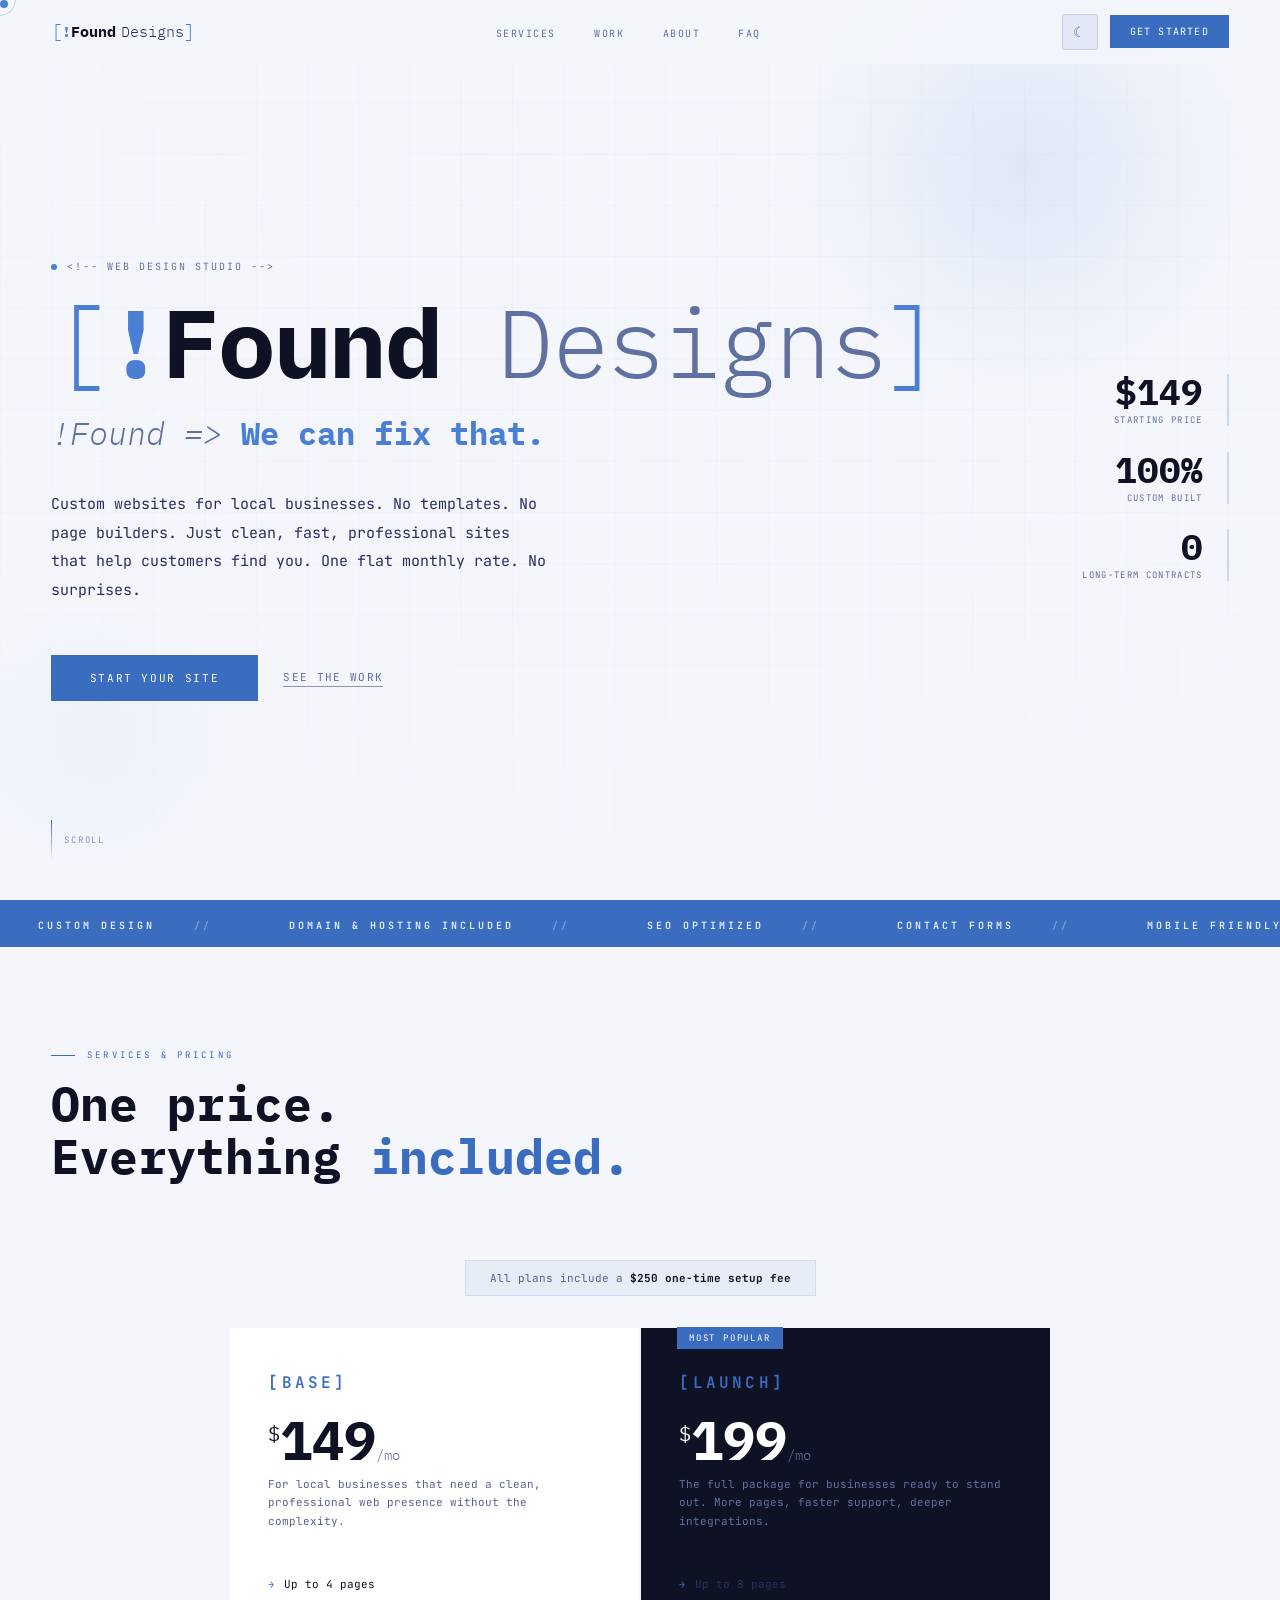
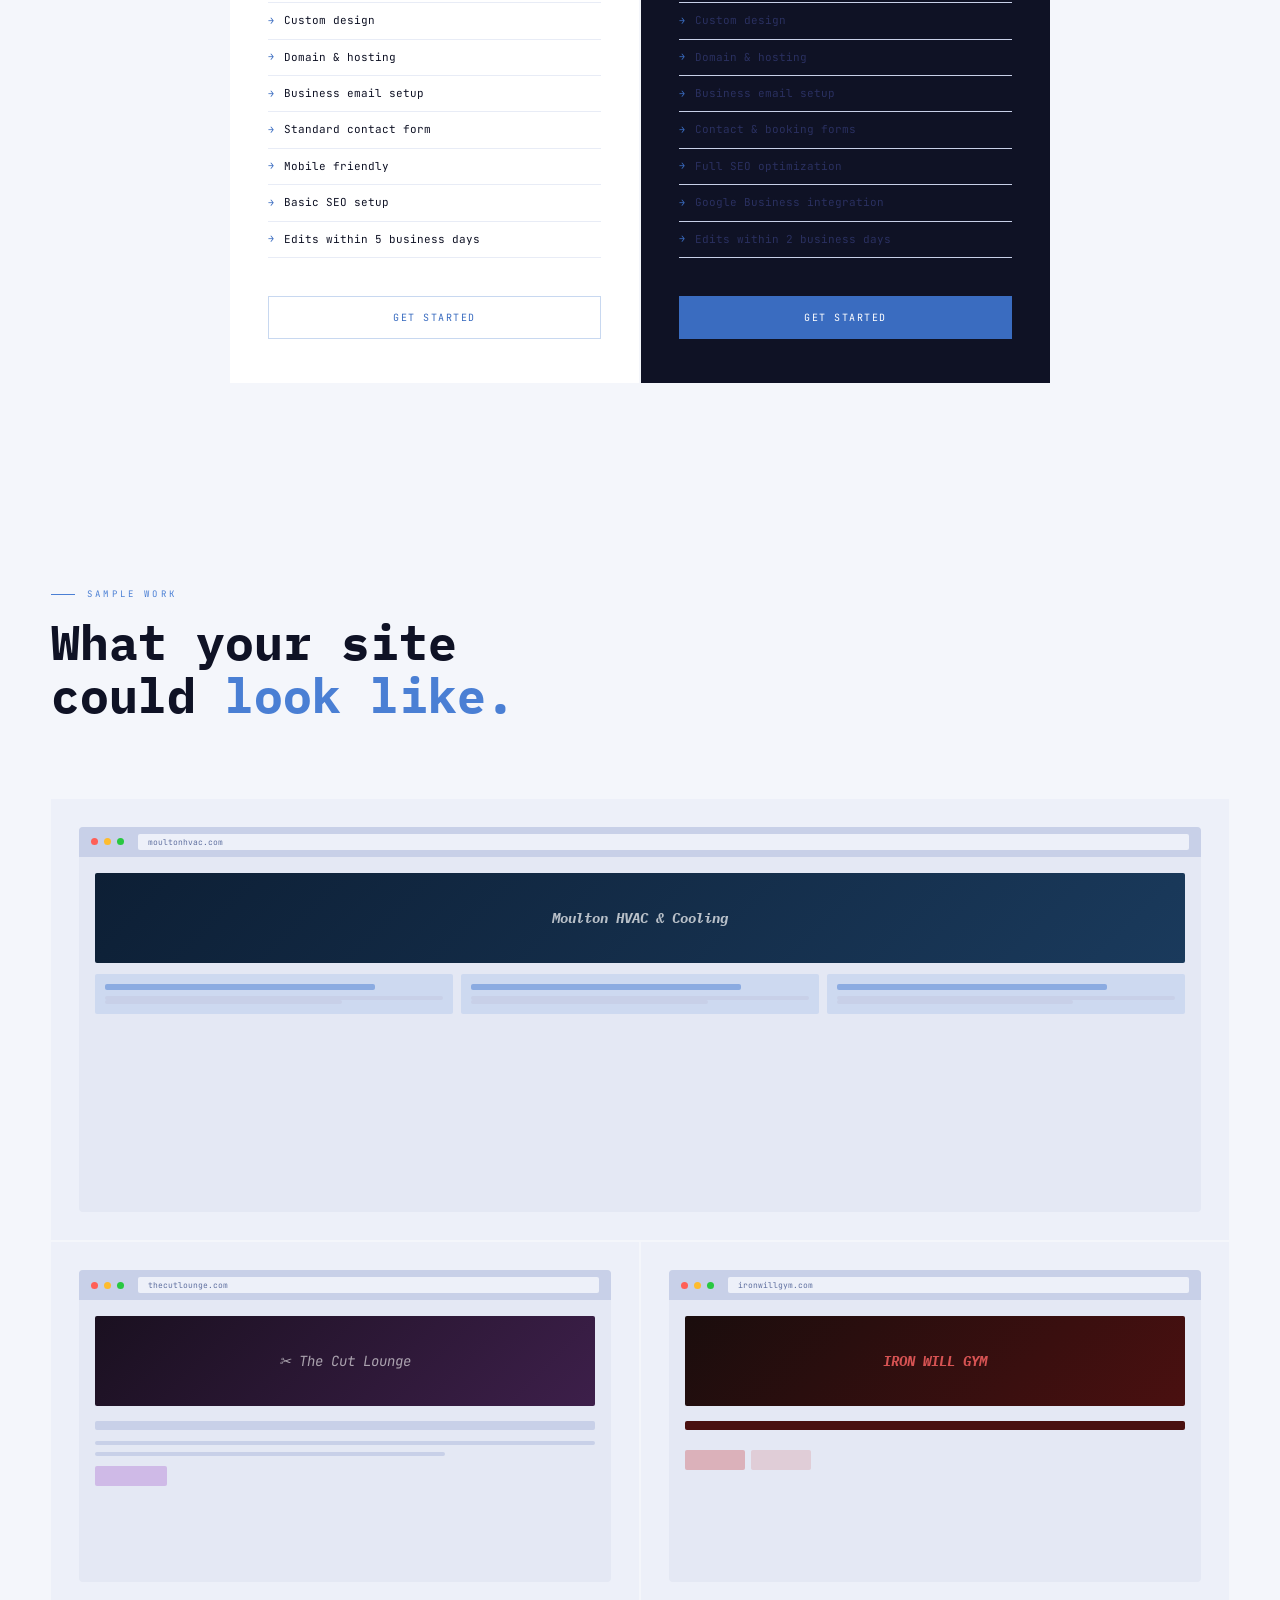
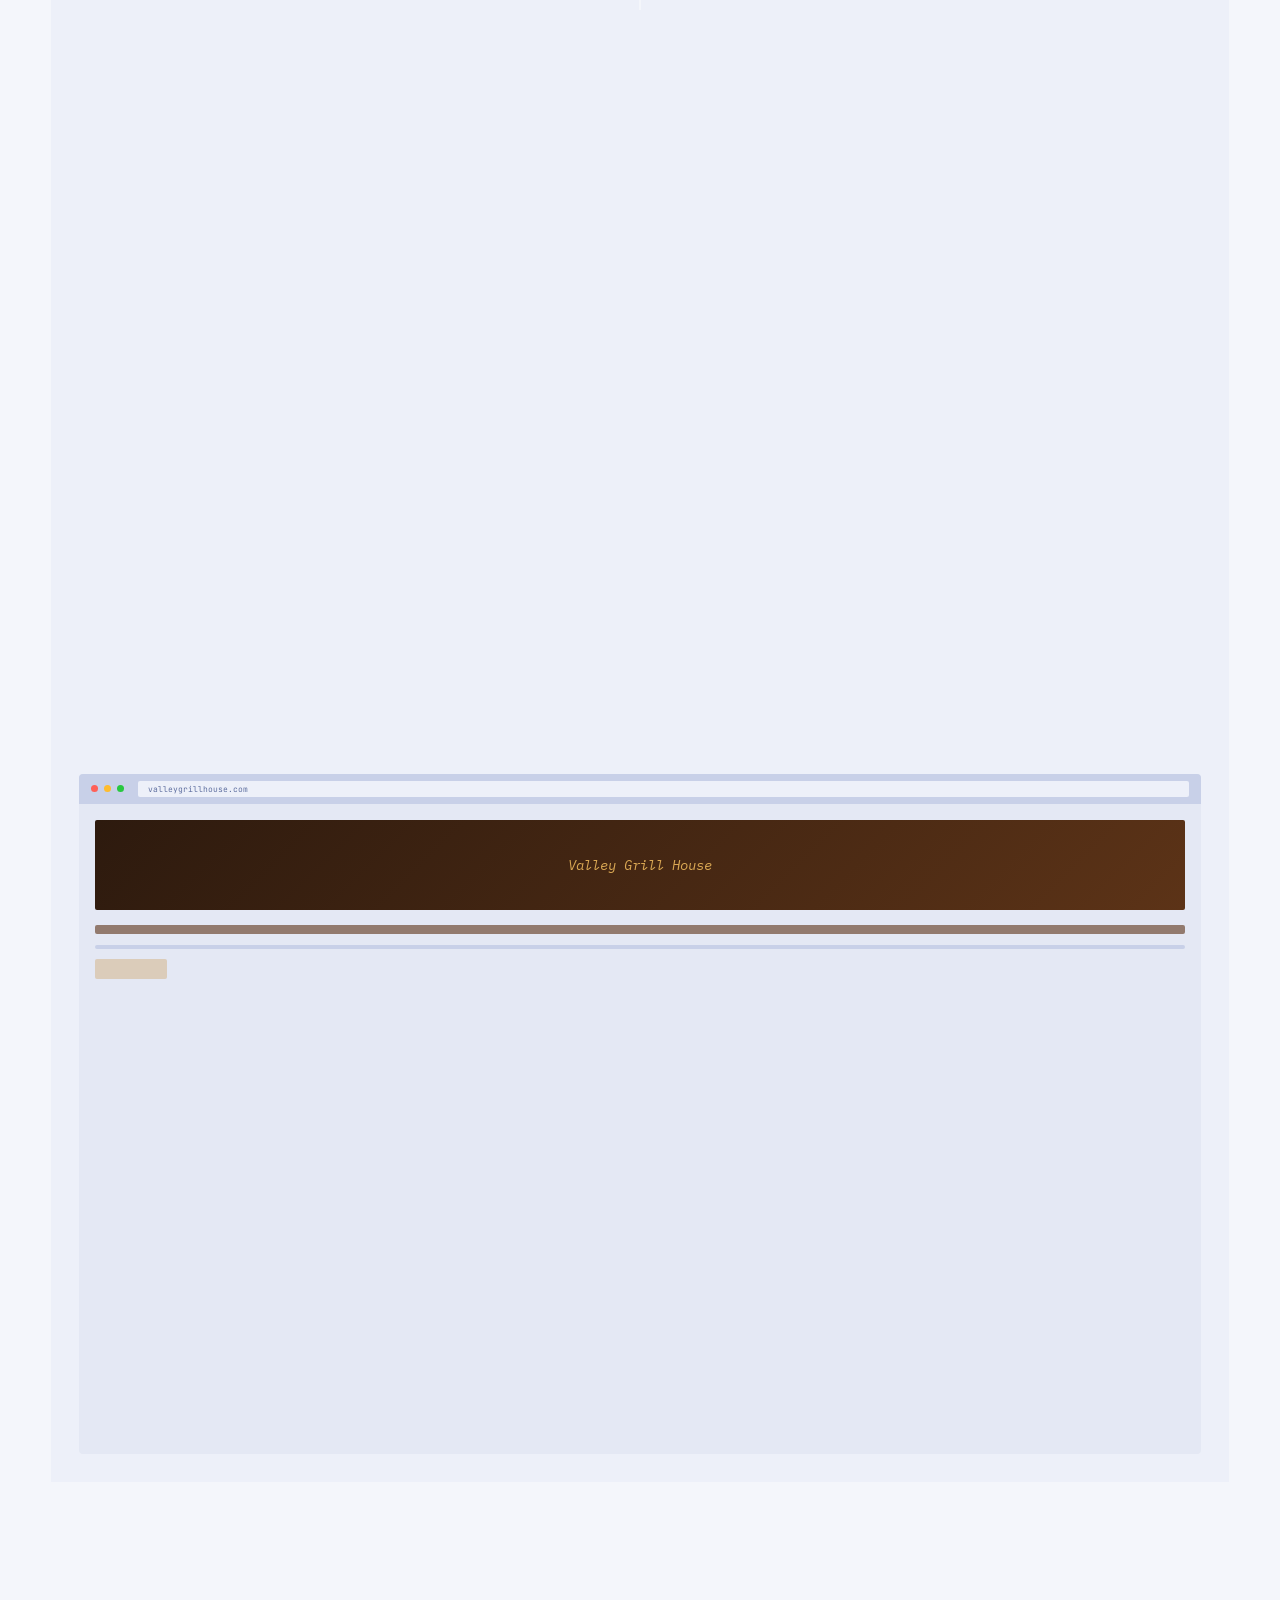
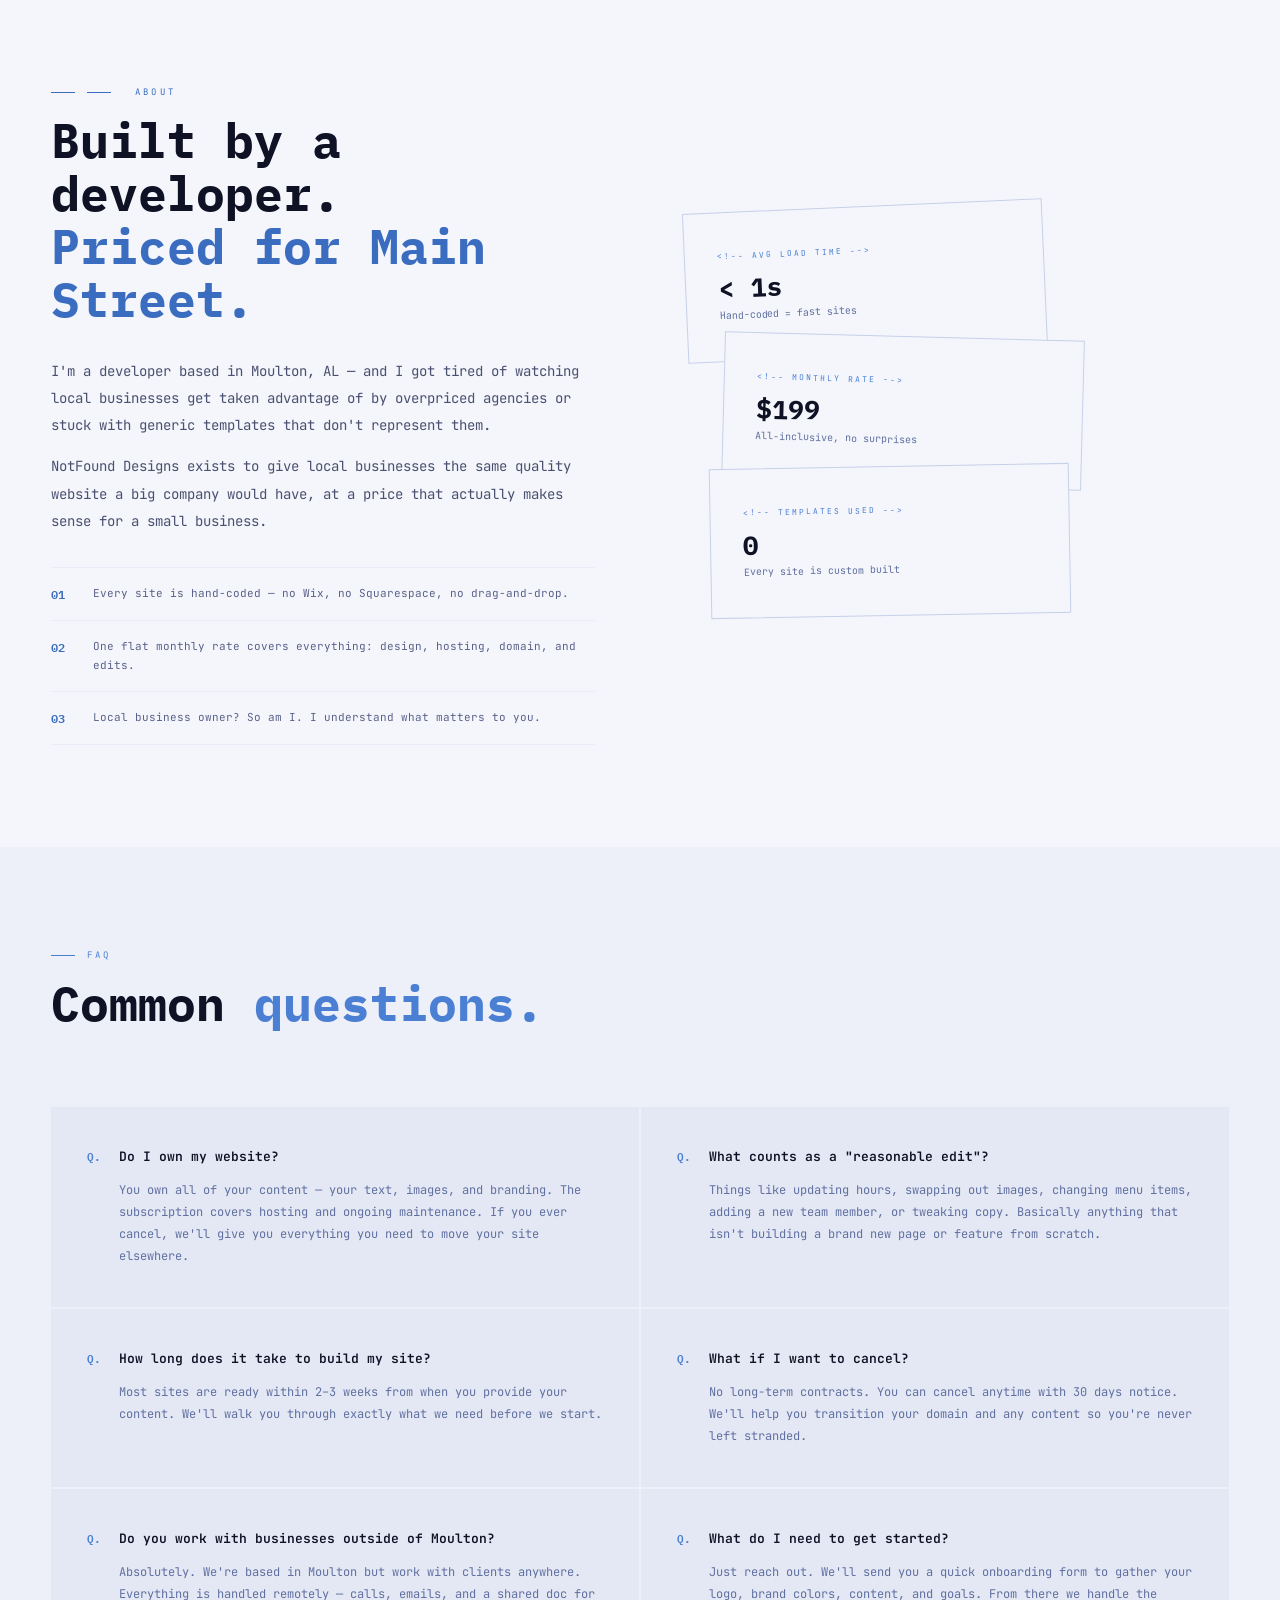
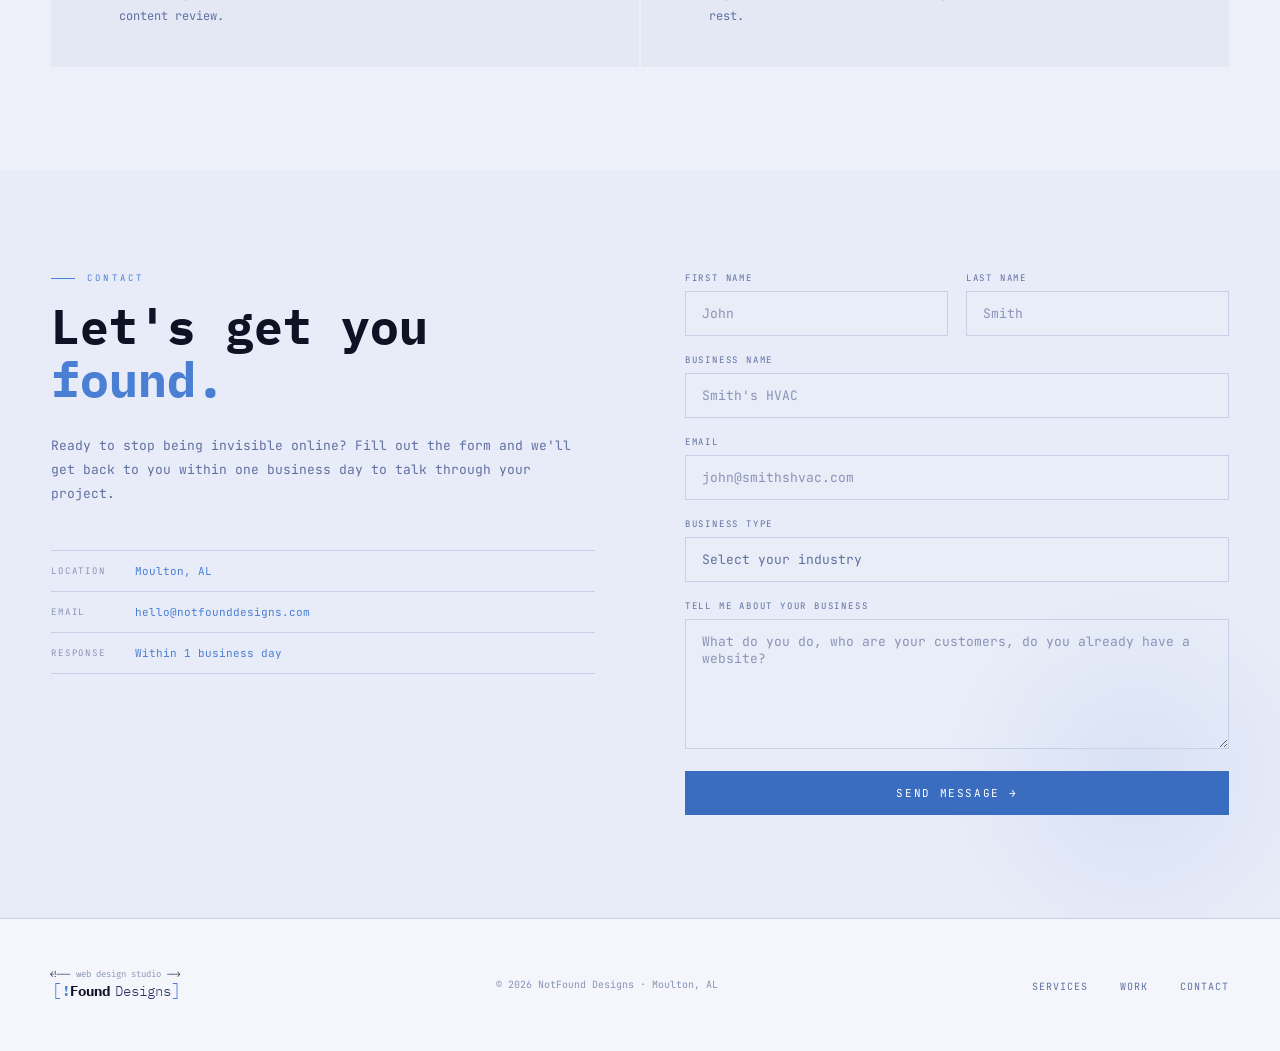
==== commit b6fac9ad: "Add Captain Dave's mockup and portfolio links" ====
--- a/index.html
+++ b/index.html
@@ -230,7 +230,7 @@
         </div>
       </div>
 
-      <div class="portfolio-card">
+      <a class="portfolio-card portfolio-link-card" href="./Mockups/barbershop/mockup-barber-shop.html" aria-label="Open The Barber Shop mockup">
         <div class="portfolio-mockup">
           <div class="mock-browser">
             <div class="mock-bar">
@@ -249,12 +249,13 @@
         </div>
         <div class="portfolio-overlay">
           <div class="portfolio-tag">Salon / Barbershop</div>
-          <div class="portfolio-title">The Cut Lounge</div>
-          <div class="portfolio-desc">Booking-forward design with services menu</div>
-        </div>
-      </div>
-
-      <div class="portfolio-card">
+          <div class="portfolio-title">The Barber Shop</div>
+          <div class="portfolio-desc">Moulton barbershop mockup built around walk-ins and local trust</div>
+          <div class="portfolio-cta">Open mockup →</div>
+        </div>
+      </a>
+
+      <a class="portfolio-card portfolio-link-card" href="./Mockups/captain-daves/index.html" aria-label="Open Captain Dave's mockup">
         <div class="portfolio-mockup">
           <div class="mock-browser">
             <div class="mock-bar">
@@ -299,10 +300,11 @@
         </div>
         <div class="portfolio-overlay">
           <div class="portfolio-tag">Restaurant</div>
-          <div class="portfolio-title">Valley Grill House</div>
-          <div class="portfolio-desc">Menu-forward design with hours and reservation link</div>
-        </div>
-      </div>
+          <div class="portfolio-title">Captain Dave's</div>
+          <div class="portfolio-desc">Seafood restaurant mockup with verified local contact details and hours</div>
+          <div class="portfolio-cta">Open mockup →</div>
+        </div>
+      </a>
 
       <div class="portfolio-card">
         <div class="portfolio-mockup">
@@ -540,4 +542,4 @@
 
   <script src="./app.js"></script>
 </body>
-</html>+</html>
--- a/styles.css
+++ b/styles.css
@@ -587,6 +587,12 @@
   cursor: none;
 }
 
+a.portfolio-card {
+  display: block;
+  color: inherit;
+  text-decoration: none;
+}
+
 .portfolio-card.wide {
   grid-column: span 2; aspect-ratio: 16/6;
 }
@@ -644,6 +650,13 @@
 
 .portfolio-card:hover .portfolio-overlay { opacity: 1; }
 
+.portfolio-link-card:focus-visible {
+  outline: 2px solid var(--accent2);
+  outline-offset: 4px;
+}
+
+.portfolio-link-card:focus-visible .portfolio-overlay { opacity: 1; }
+
 .portfolio-tag {
   font-size: 9px; color: var(--accent2);
   letter-spacing: 0.2em; text-transform: uppercase; margin-bottom: 6px;
@@ -655,6 +668,14 @@
 }
 
 .portfolio-desc { font-size: 11px; color: var(--text-dim); }
+
+.portfolio-cta {
+  margin-top: 12px;
+  font-size: 10px;
+  color: var(--text-bright);
+  letter-spacing: 0.15em;
+  text-transform: uppercase;
+}
 
 .theme-hvac { background: linear-gradient(135deg, #0d1f35, #1a3a5c); }
 .theme-salon { background: linear-gradient(135deg, #1a1020, #3d1f4a); }
@@ -987,4 +1008,4 @@
 @media (prefers-reduced-motion: reduce) {
   *, *::before, *::after { animation-duration: 0.01ms !important; transition-duration: 0.1ms !important; }
   .marquee-inner { animation: none; }
-}+}
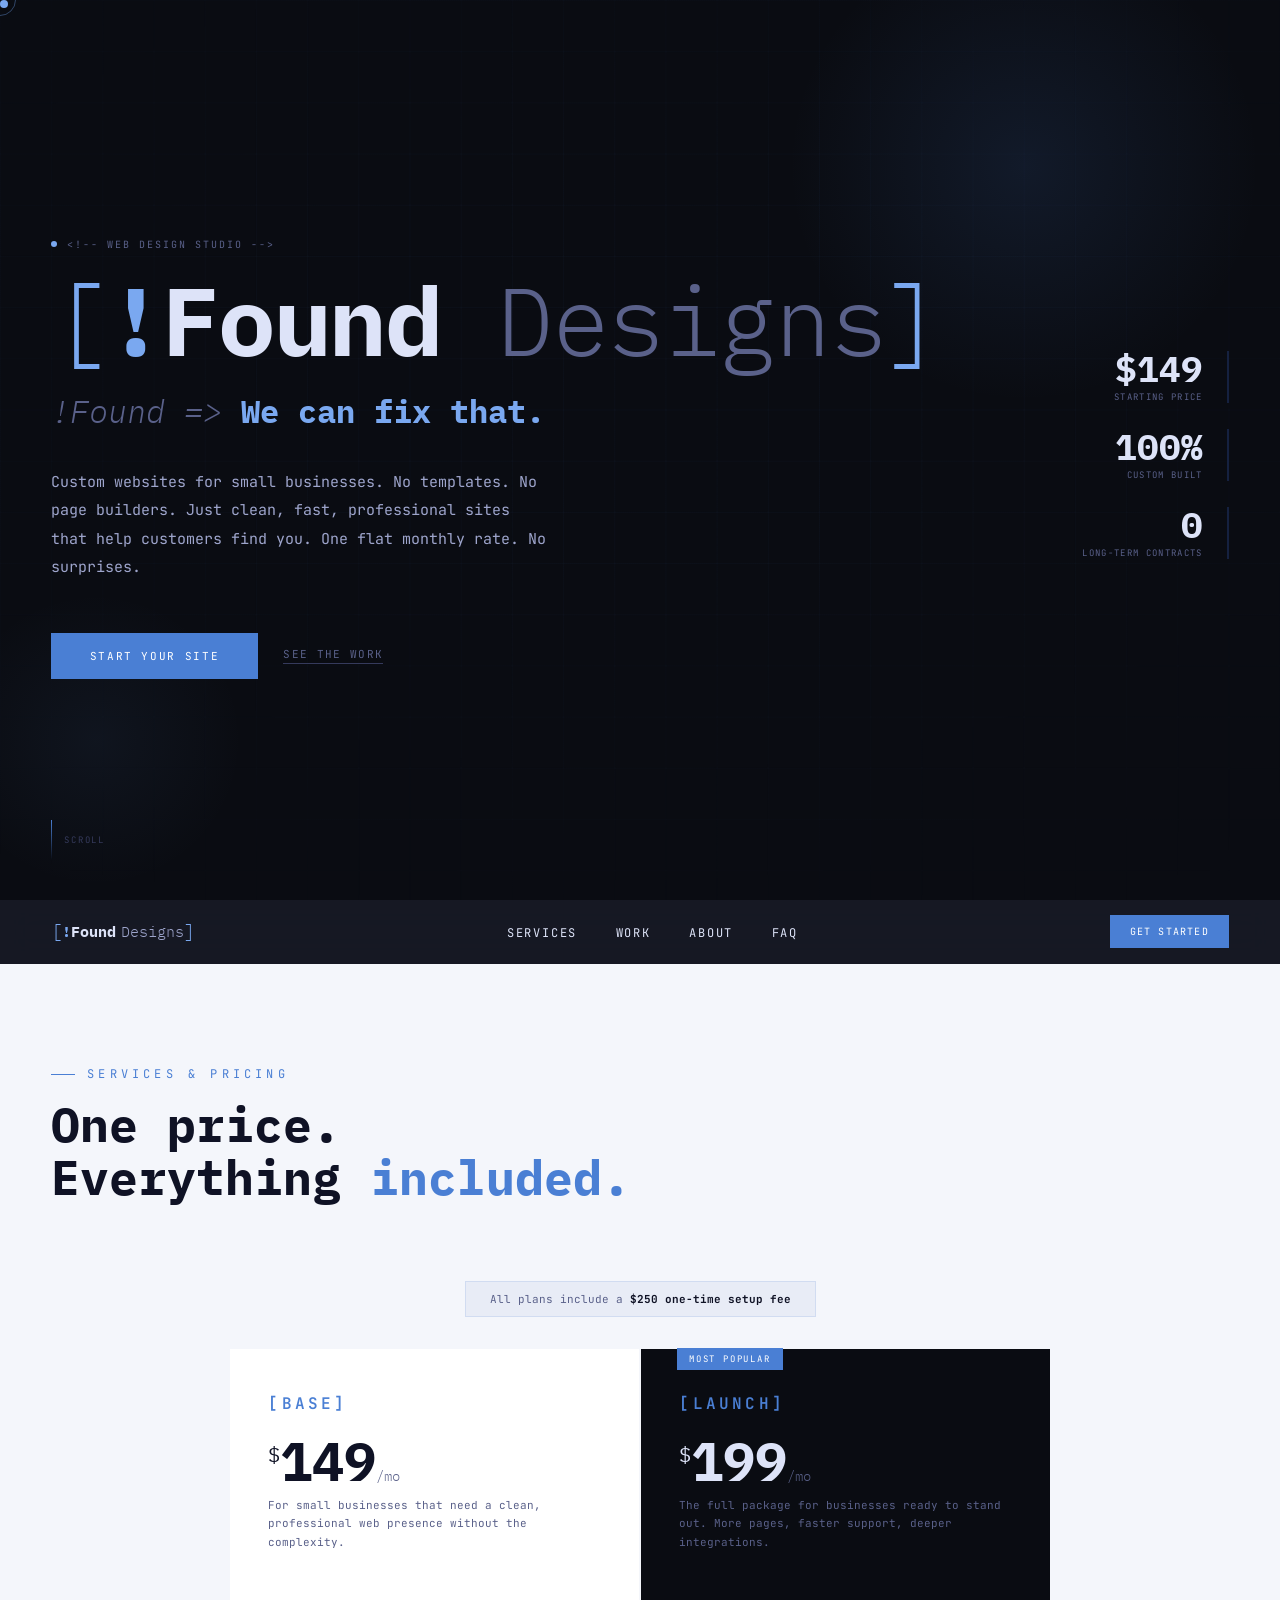
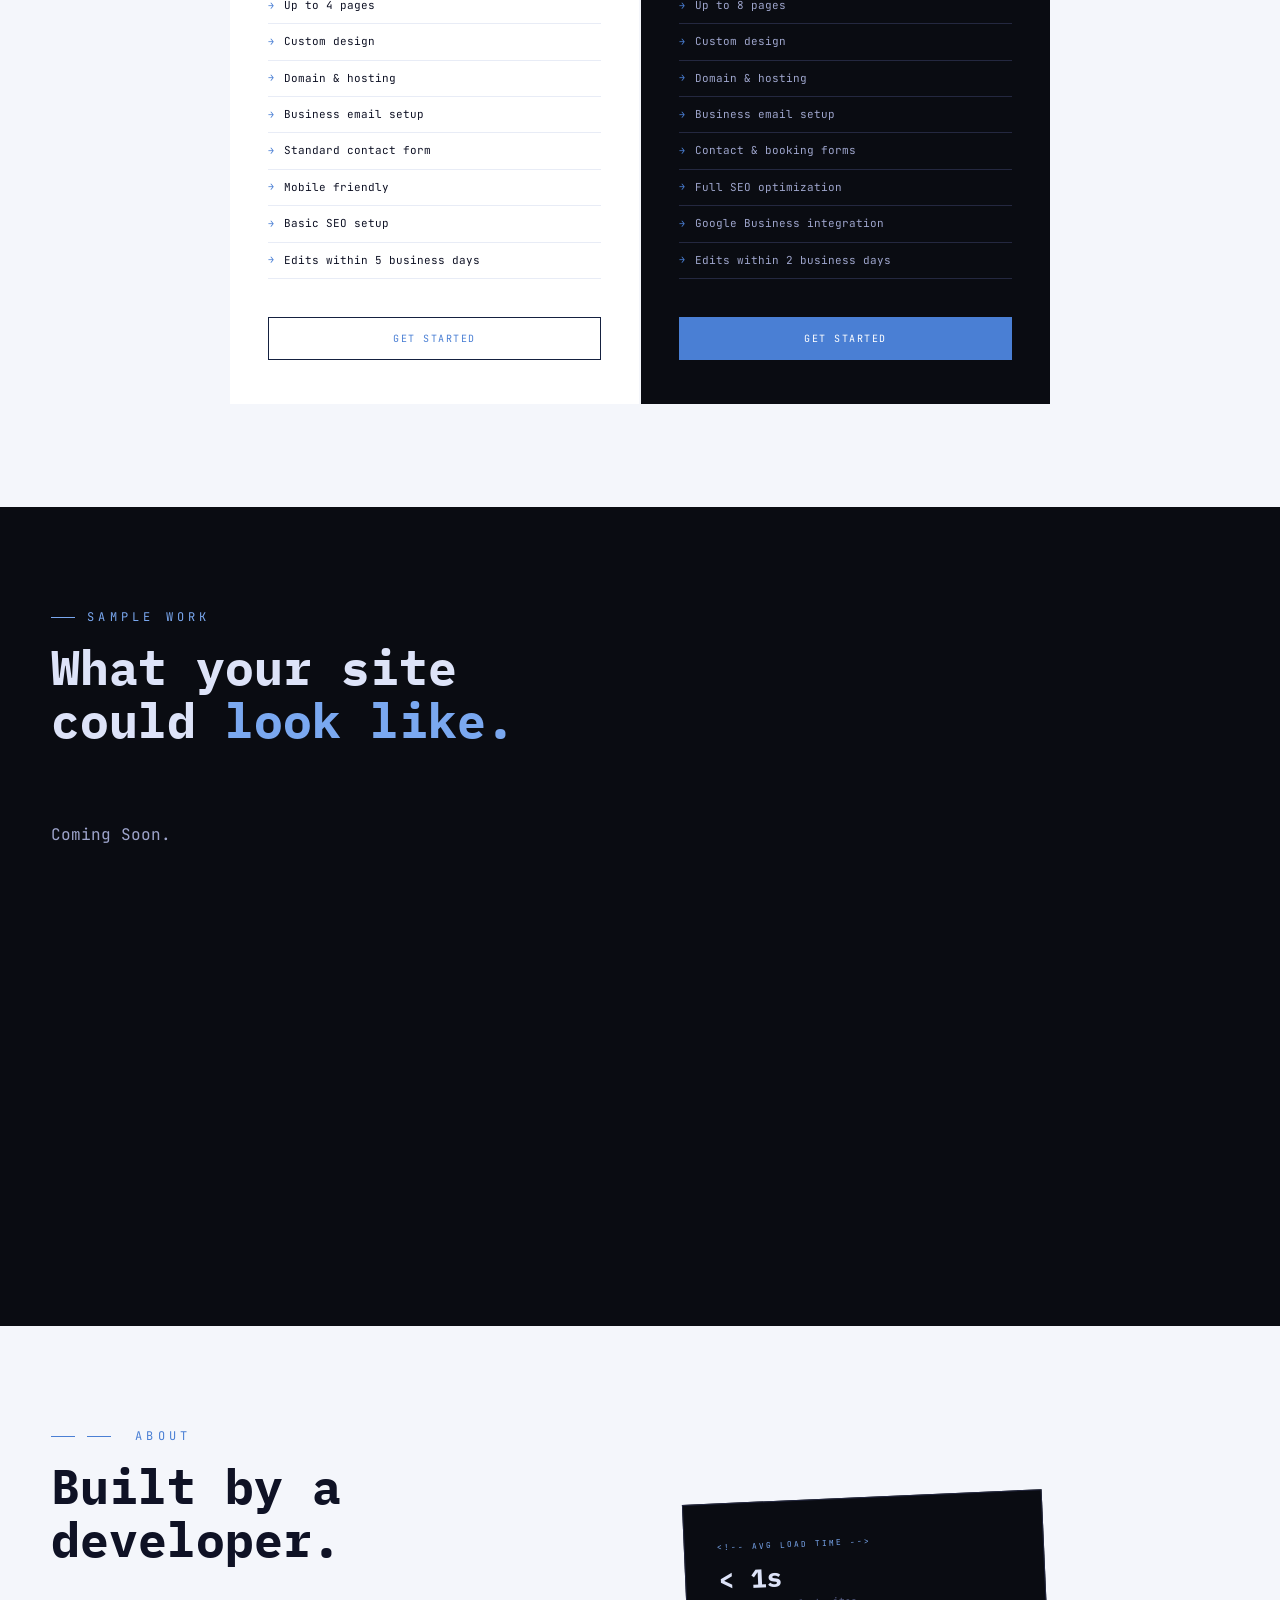
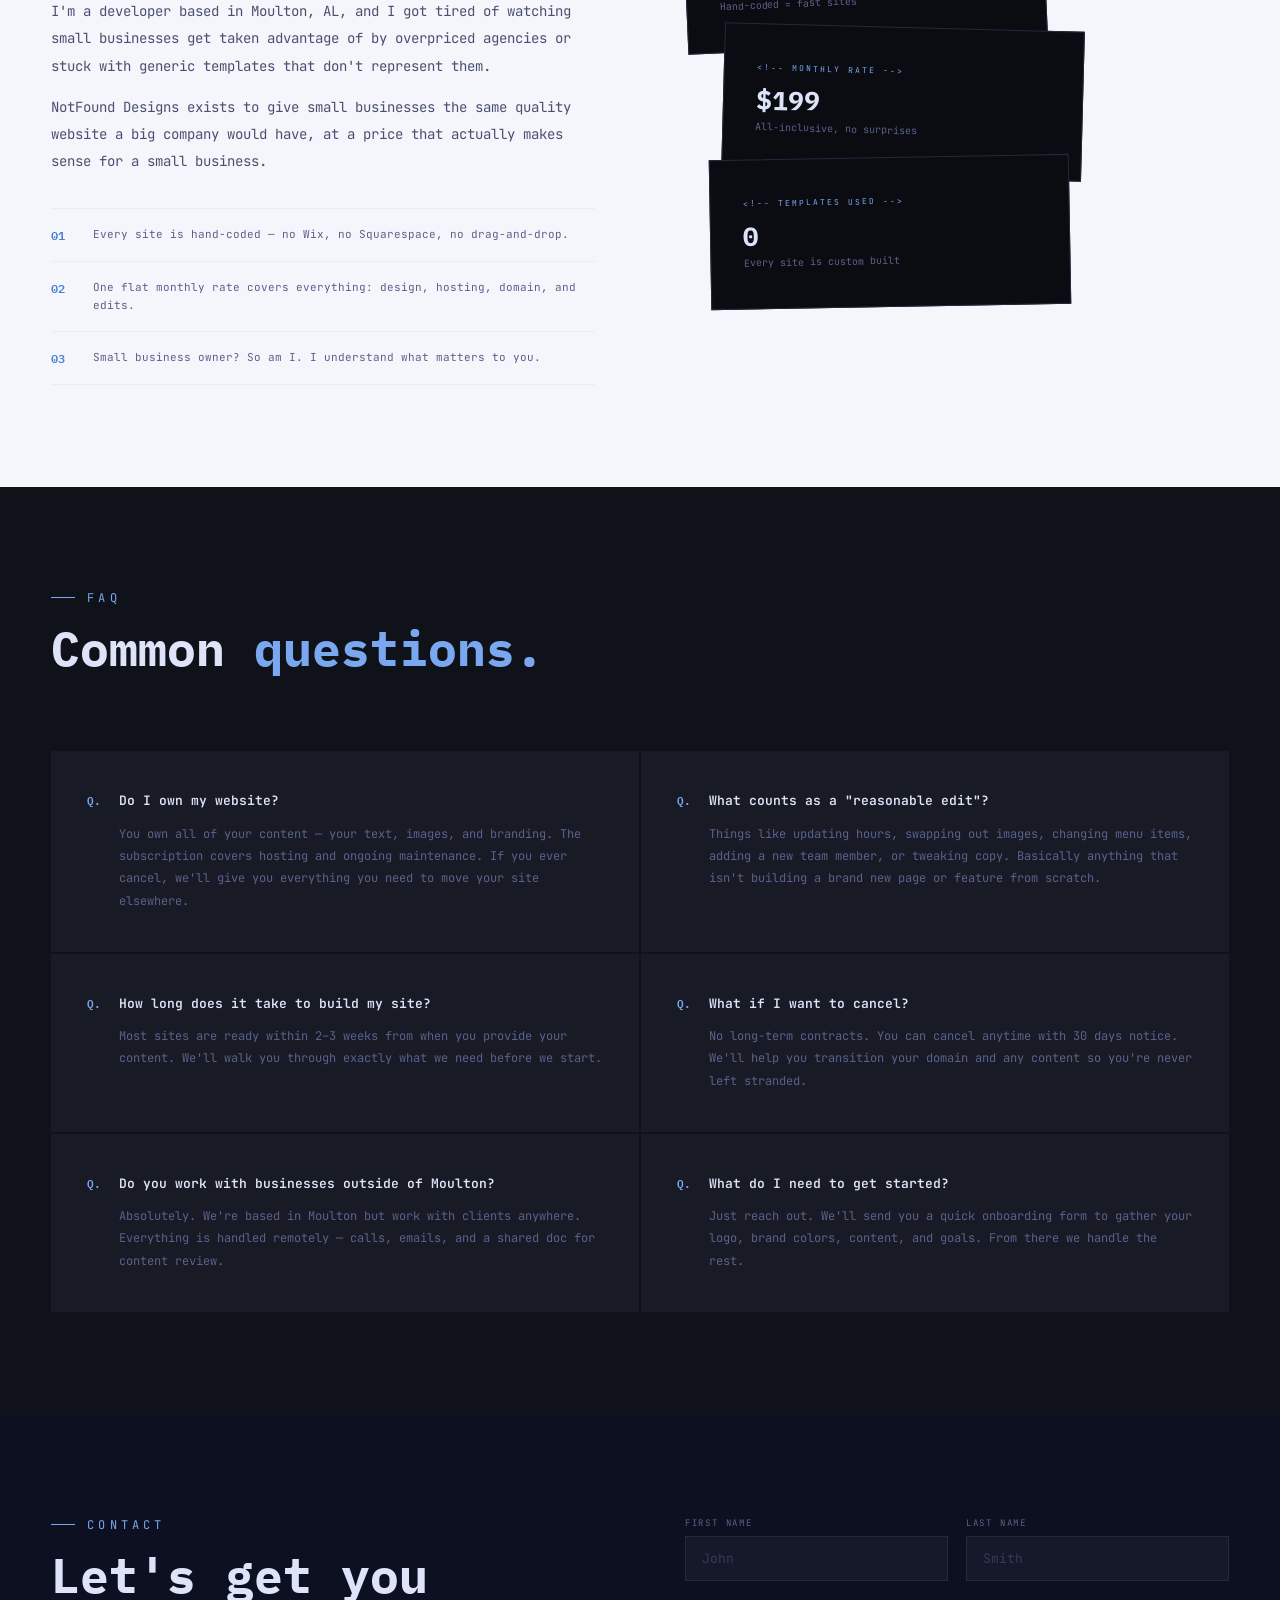
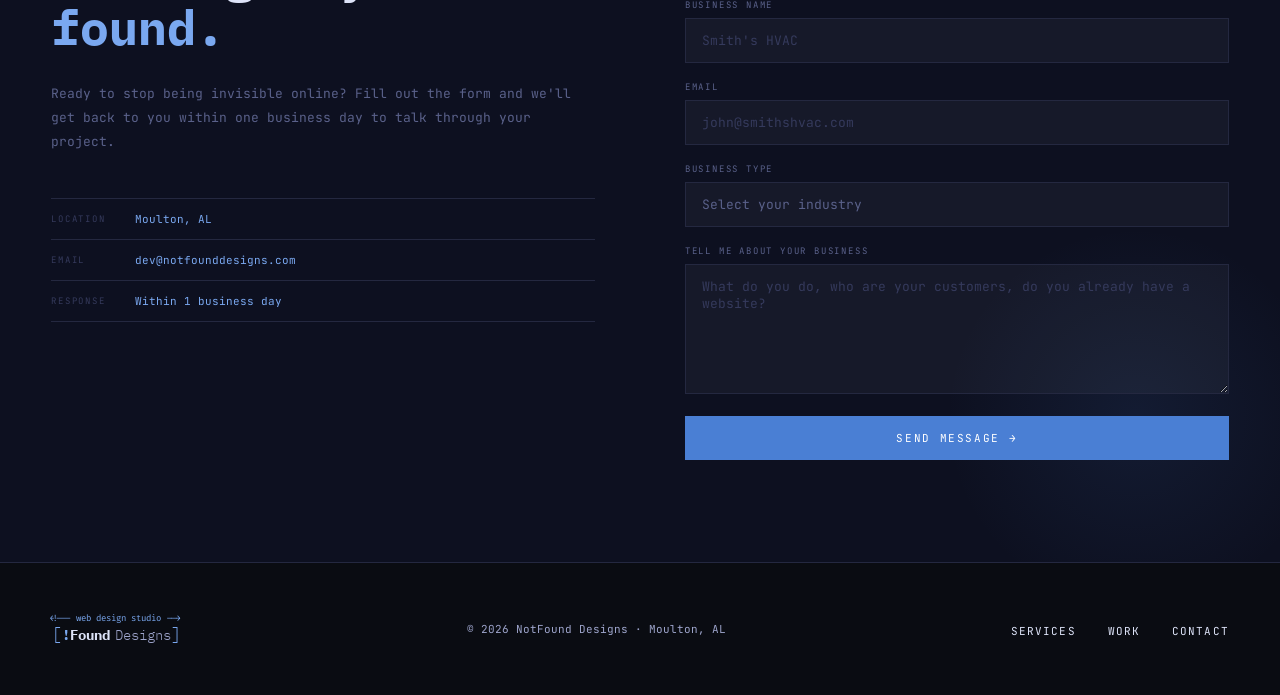
==== commit 53dc62d4: "ui changes" ====
--- a/index.html
+++ b/index.html
@@ -3,7 +3,7 @@
 <head>
   <meta charset="UTF-8" />
   <meta name="viewport" content="width=device-width, initial-scale=1.0" />
-  <title>NotFound Designs — Custom Websites for Local Business</title>
+  <title>NotFound Designs — Custom Websites for Small Businesses</title>
   <link
     href="https://fonts.googleapis.com/css2?family=JetBrains+Mono:wght@300;400;500;600;700&family=IBM+Plex+Mono:ital,wght@0,300;0,400;0,600;0,700;1,300&family=Fira+Code:wght@300;400;500&display=swap"
     rel="stylesheet" />
@@ -13,6 +13,62 @@
 <body>
   <div class="cursor" id="cursor"></div>
   <div class="cursor-ring" id="cursorRing"></div>
+
+  <!-- HERO -->
+  <section id="hero">
+    <div class="hero-grid-bg"></div>
+    <div class="hero-orb hero-orb-1"></div>
+    <div class="hero-orb hero-orb-2"></div>
+
+    <div class="hero-content">
+      <div class="hero-main">
+        <div class="hero-tag">
+          <span class="hero-tag-dot"></span>
+          &lt;!-- web design studio --&gt;
+        </div>
+
+        <div class="hero-headline">
+          <span class="bracket">[</span><span style="color:var(--accent2)">!</span>Found<span
+            style="font-weight:300;color:var(--text-dim)"> Designs</span><span class="bracket">]</span>
+        </div>
+
+        <div class="hero-sub">
+          !Found => <strong>We can fix that.</strong>
+        </div>
+
+        <p class="hero-body">
+          Custom websites for small businesses. No templates. No page builders.
+          Just clean, fast, professional sites that help customers find you.
+          One flat monthly rate. No surprises.
+        </p>
+
+        <div class="hero-actions">
+          <a href="#contact" class="btn-primary">Start Your Site</a>
+          <a href="#work" class="btn-ghost">See the Work</a>
+        </div>
+      </div>
+
+      <div class="hero-stats">
+        <div class="stat-block">
+          <div class="stat-num">$149</div>
+          <div class="stat-label">Starting Price</div>
+        </div>
+        <div class="stat-block">
+          <div class="stat-num">100%</div>
+          <div class="stat-label">Custom Built</div>
+        </div>
+        <div class="stat-block">
+          <div class="stat-num">0</div>
+          <div class="stat-label">Long-term Contracts</div>
+        </div>
+      </div>
+    </div>
+
+    <div class="hero-scroll">
+      <div class="scroll-line"></div>
+      Scroll
+    </div>
+  </section>
 
   <!-- NAV -->
   <nav id="mainNav">
@@ -32,7 +88,7 @@
     </ul>
 
     <div class="nav-right">
-      <button class="theme-toggle" id="themeToggle" aria-label="Toggle light/dark mode">☀</button>
+      <!-- <button class="theme-toggle" id="themeToggle" aria-label="Toggle light/dark mode">☀</button> -->
       <a href="#contact" class="nav-cta">Get Started</a>
       <button class="nav-hamburger" id="hamburger" aria-label="Open menu" aria-expanded="false">
         <span></span><span></span><span></span>
@@ -49,84 +105,6 @@
     <a href="#contact" class="cta">Get Started →</a>
   </div>
 
-  <!-- HERO -->
-  <section id="hero">
-    <div class="hero-grid-bg"></div>
-    <div class="hero-orb hero-orb-1"></div>
-    <div class="hero-orb hero-orb-2"></div>
-
-    <div class="hero-content">
-      <div class="hero-main">
-        <div class="hero-tag">
-          <span class="hero-tag-dot"></span>
-          &lt;!-- web design studio --&gt;
-        </div>
-
-        <div class="hero-headline">
-          <span class="bracket">[</span><span style="color:var(--accent2)">!</span>Found<span
-            style="font-weight:300;color:var(--text-dim)"> Designs</span><span class="bracket">]</span>
-        </div>
-
-        <div class="hero-sub">
-          !Found => <strong>We can fix that.</strong>
-        </div>
-
-        <p class="hero-body">
-          Custom websites for local businesses. No templates. No page builders.
-          Just clean, fast, professional sites that help customers find you.
-          One flat monthly rate. No surprises.
-        </p>
-
-        <div class="hero-actions">
-          <a href="#contact" class="btn-primary">Start Your Site</a>
-          <a href="#work" class="btn-ghost">See the Work</a>
-        </div>
-      </div>
-
-      <div class="hero-stats">
-        <div class="stat-block">
-          <div class="stat-num">$149</div>
-          <div class="stat-label">Starting Price</div>
-        </div>
-        <div class="stat-block">
-          <div class="stat-num">100%</div>
-          <div class="stat-label">Custom Built</div>
-        </div>
-        <div class="stat-block">
-          <div class="stat-num">0</div>
-          <div class="stat-label">Long-term Contracts</div>
-        </div>
-      </div>
-    </div>
-
-    <div class="hero-scroll">
-      <div class="scroll-line"></div>
-      Scroll
-    </div>
-  </section>
-
-  <!-- MARQUEE -->
-  <div class="marquee-strip">
-    <div class="marquee-inner">
-      <div class="marquee-item">Custom Design</div>
-      <div class="marquee-item">Domain &amp; Hosting Included</div>
-      <div class="marquee-item">SEO Optimized</div>
-      <div class="marquee-item">Contact Forms</div>
-      <div class="marquee-item">Mobile Friendly</div>
-      <div class="marquee-item">Fast Load Times</div>
-      <div class="marquee-item">Reasonable Edits</div>
-      <div class="marquee-item">Email Setup</div>
-      <div class="marquee-item">Custom Design</div>
-      <div class="marquee-item">Domain &amp; Hosting Included</div>
-      <div class="marquee-item">SEO Optimized</div>
-      <div class="marquee-item">Contact Forms</div>
-      <div class="marquee-item">Mobile Friendly</div>
-      <div class="marquee-item">Fast Load Times</div>
-      <div class="marquee-item">Reasonable Edits</div>
-      <div class="marquee-item">Email Setup</div>
-    </div>
-  </div>
-
   <!-- SERVICES / PRICING -->
   <section id="services">
     <div class="section-header reveal">
@@ -145,7 +123,7 @@
         <div class="pricing-name">[Base]</div>
         <div class="pricing-price"><sup>$</sup>149<span>/mo</span></div>
         <div class="pricing-desc">
-          For local businesses that need a clean, professional web presence without the complexity.
+          For small businesses that need a clean, professional web presence without the complexity.
         </div>
         <ul class="feature-list">
           <li class="feature-item">Up to 4 pages</li>
@@ -190,9 +168,12 @@
         What your site<br />could <span style="color:var(--accent2)">look like.</span>
       </div>
     </div>
-
+    
     <div class="portfolio-grid reveal">
-      <!-- Wide card -->
+      Coming Soon.
+    </div>
+
+    <!-- <div class="portfolio-grid reveal">
       <div class="portfolio-card wide">
         <div class="portfolio-mockup">
           <div class="mock-browser">
@@ -279,7 +260,7 @@
           <div class="portfolio-title">Iron Will Gym</div>
           <div class="portfolio-desc">Bold membership-focused site with class schedule</div>
         </div>
-      </div>
+      </a>
 
       <div class="portfolio-card">
         <div class="portfolio-mockup">
@@ -304,7 +285,7 @@
           <div class="portfolio-desc">Seafood restaurant mockup with verified local contact details and hours</div>
           <div class="portfolio-cta">Open mockup →</div>
         </div>
-      </a>
+      </div>
 
       <div class="portfolio-card">
         <div class="portfolio-mockup">
@@ -329,7 +310,7 @@
           <div class="portfolio-desc">Trust-focused with 24/7 emergency contact</div>
         </div>
       </div>
-    </div>
+    </div> -->
   </section>
 
   <!-- ABOUT -->
@@ -341,16 +322,16 @@
           About
         </div>
         <div class="section-title">
-          Built by a developer.<br /><span class="accent">Priced for Main Street.</span>
+          Built by a developer.
         </div>
         <div class="about-body">
           <p>
-            I'm a developer based in Moulton, AL — and I got tired of watching local businesses
+            I'm a developer based in Moulton, AL, and I got tired of watching small businesses
             get taken advantage of by overpriced agencies or stuck with generic templates that
             don't represent them.
           </p>
           <p>
-            NotFound Designs exists to give local businesses the same quality website a big company
+            NotFound Designs exists to give small businesses the same quality website a big company
             would have, at a price that actually makes sense for a small business.
           </p>
         </div>
@@ -364,7 +345,7 @@
         </div>
         <div class="about-detail">
           <span class="detail-icon">03</span>
-          <span class="detail-text">Local business owner? So am I. I understand what matters to you.</span>
+          <span class="detail-text">Small business owner? So am I. I understand what matters to you.</span>
         </div>
       </div>
 
@@ -464,7 +445,7 @@
         </div>
         <div class="contact-detail">
           <span class="contact-detail-label">Email</span>
-          <span class="contact-detail-val">hello@notfounddesigns.com</span>
+          <span class="contact-detail-val">dev@notfounddesigns.com</span>
         </div>
         <div class="contact-detail">
           <span class="contact-detail-label">Response</span>
@@ -473,28 +454,28 @@
       </div>
 
       <div class="reveal">
-        <form class="contact-form" onsubmit="handleSubmit(event)">
+        <form id="contactForm" class="contact-form">
           <div class="form-row">
             <div class="form-group">
               <label class="form-label">First Name</label>
-              <input class="form-input" type="text" placeholder="John" />
+              <input name="firstName" class="form-input" type="text" placeholder="John" required />
             </div>
             <div class="form-group">
               <label class="form-label">Last Name</label>
-              <input class="form-input" type="text" placeholder="Smith" />
+              <input name="lastName" class="form-input" type="text" placeholder="Smith" required />
             </div>
           </div>
           <div class="form-group">
             <label class="form-label">Business Name</label>
-            <input class="form-input" type="text" placeholder="Smith's HVAC" />
+            <input name="businessName" class="form-input" type="text" placeholder="Smith's HVAC" required />
           </div>
           <div class="form-group">
             <label class="form-label">Email</label>
-            <input class="form-input" type="email" placeholder="john@smithshvac.com" />
+            <input name="businessEmail" class="form-input" type="email" placeholder="john@smithshvac.com" required />
           </div>
           <div class="form-group">
             <label class="form-label">Business Type</label>
-            <select class="form-select form-input">
+            <select name="businessType" class="form-select form-input" required>
               <option value="" disabled selected>Select your industry</option>
               <option>Contractor / Trades</option>
               <option>Restaurant / Food</option>
@@ -506,8 +487,8 @@
           </div>
           <div class="form-group">
             <label class="form-label">Tell me about your business</label>
-            <textarea class="form-textarea"
-              placeholder="What do you do, who are your customers, do you already have a website?"></textarea>
+            <textarea name="message" class="form-textarea"
+              placeholder="What do you do, who are your customers, do you already have a website?" required></textarea>
           </div>
           <button class="form-submit" type="submit">Send Message →</button>
         </form>
@@ -540,6 +521,6 @@
     </ul>
   </footer>
 
-  <script src="./app.js"></script>
+  <script src="./app.js" type="module"></script>
 </body>
 </html>
--- a/styles.css
+++ b/styles.css
@@ -102,12 +102,12 @@
 
 /* ── NAV ── */
 nav {
-  position: fixed; top: 0; left: 0; right: 0;
+  position: sticky; top: 0;
   z-index: 200;
   padding: 0 clamp(20px, 4vw, 56px);
   height: 64px;
   display: flex; align-items: center; justify-content: space-between;
-  background: rgba(10, 12, 18, 0.8);
+  background: rgba(24, 27, 38, 0.88);
   backdrop-filter: blur(16px) saturate(180%);
   -webkit-backdrop-filter: blur(16px) saturate(180%);
   border-bottom: 1px solid transparent;
@@ -115,7 +115,7 @@
 }
 
 body.light nav {
-  background: rgba(244, 246, 251, 0.85);
+  background: rgba(255, 255, 255, 0.9);
 }
 
 nav.scrolled { border-bottom-color: var(--border); }
@@ -140,7 +140,7 @@
 }
 
 .nav-center a {
-  font-size: 10px; color: var(--text-dim);
+  font-size: 12px; color: var(--text-bright);
   text-decoration: none; letter-spacing: 0.15em;
   text-transform: uppercase;
   transition: color 0.2s;
@@ -236,7 +236,7 @@
 #hero {
   min-height: 100svh;
   display: flex; align-items: center;
-  padding: clamp(100px, 15vh, 140px) clamp(20px, 4vw, 56px) clamp(60px, 8vw, 80px);
+  padding: clamp(60px, 10vh, 100px) clamp(20px, 4vw, 56px) clamp(60px, 8vw, 80px);
   position: relative; overflow: hidden;
 }
 
@@ -398,33 +398,6 @@
 
 @keyframes scrollPulse { 0%, 100% { opacity: 0.3 } 50% { opacity: 1 } }
 
-/* ── MARQUEE ── */
-.marquee-strip {
-  background: var(--accent);
-  padding: 13px 0;
-  overflow: hidden; white-space: nowrap;
-  position: relative;
-}
-
-.marquee-inner {
-  display: inline-flex;
-  animation: marquee 28s linear infinite;
-}
-
-.marquee-item {
-  font-size: 10px; font-weight: 600;
-  letter-spacing: 0.3em; text-transform: uppercase;
-  color: rgba(255,255,255,0.9);
-  padding: 0 clamp(20px, 3vw, 40px);
-  display: flex; align-items: center; gap: clamp(20px, 3vw, 40px);
-}
-
-.marquee-item::after { content: '//'; color: rgba(255,255,255,0.35); }
-
-@keyframes marquee {
-  from { transform: translateX(0) }
-  to { transform: translateX(-50%) }
-}
 
 /* ── SERVICES ── */
 #services {
@@ -440,7 +413,7 @@
 }
 
 .section-eyebrow {
-  font-size: 9px; color: var(--accent);
+  font-size: 12px; color: var(--accent);
   letter-spacing: 0.35em; text-transform: uppercase;
   margin-bottom: 16px;
   display: flex; align-items: center; gap: 12px;
@@ -480,6 +453,8 @@
 }
 
 .pricing-card {
+  display: flex;
+  flex-direction: column;
   background: #fff; padding: clamp(28px, 4vw, 44px) clamp(24px, 3vw, 40px);
   position: relative;
   transition: transform 0.3s var(--ease-out), box-shadow 0.3s;
@@ -536,15 +511,13 @@
   margin-bottom: clamp(24px, 3vw, 36px); line-height: 1.7;
 }
 
-.feature-list { list-style: none; margin-bottom: clamp(28px, 3vw, 40px); }
+.feature-list { flex: 1; list-style: none; margin-bottom: clamp(28px, 3vw, 40px);  }
 
 .feature-item {
   font-size: 11px; color: var(--light-text);
   padding: 10px 0; border-bottom: 1px solid var(--light-bg2);
   display: flex; align-items: center; gap: 10px; line-height: 1.4;
 }
-
-.pricing-card.featured .feature-item { color: var(--text); border-color: var(--border); }
 
 .feature-item::before { content: '→'; color: var(--accent); font-size: 10px; flex-shrink: 0; }
 
@@ -576,6 +549,7 @@
 
 .portfolio-grid {
   max-width: 1200px; margin: 0 auto;
+  min-height: 400px;
   display: grid;
   grid-template-columns: repeat(2, 1fr);
   gap: 2px;
@@ -924,22 +898,22 @@
 }
 
 .footer-logo .comment {
-  font-family: var(--font-code); font-size: 9px; font-weight: 400; color: var(--muted);
-}
-
-.footer-logo .comment .tag { color: #3d4260; }
-.footer-logo .comment .dash { color: #2e3355; }
+  font-family: var(--font-code); font-size: 9px; font-weight: 400; color: var(--accent2);
+}
+
+.footer-logo .comment .tag { color: var(--accent2); }
+.footer-logo .comment .dash { color: var(--accent2) }
 .footer-logo .lockup { display: flex; align-items: center; }
 .footer-logo .b { color: var(--accent2); font-weight: 300; font-size: 18px; }
 .footer-logo .bang { color: var(--accent2); }
 .footer-logo .d { color: var(--text); font-weight: 300; }
 
-.footer-copy { font-size: 10px; color: var(--muted); }
+.footer-copy { font-size: 11px; color: var(--text); }
 
 .footer-links { display: flex; gap: clamp(16px, 2.5vw, 32px); list-style: none; }
 
 .footer-links a {
-  font-size: 10px; color: var(--text-dim); text-decoration: none;
+  font-size: 11px; color: var(--text-bright); text-decoration: none;
   letter-spacing: 0.1em; text-transform: uppercase; transition: color 0.2s;
 }
 
@@ -978,6 +952,9 @@
 
 /* Tablet */
 @media (max-width: 768px) {
+  nav { position: fixed; left: 0; right: 0; }
+  #hero { padding-top: 84px; }
+
   .nav-center, .nav-cta { display: none; }
   .nav-hamburger { display: flex; }
 
@@ -1007,5 +984,4 @@
 /* Reduced motion */
 @media (prefers-reduced-motion: reduce) {
   *, *::before, *::after { animation-duration: 0.01ms !important; transition-duration: 0.1ms !important; }
-  .marquee-inner { animation: none; }
-}
+}
